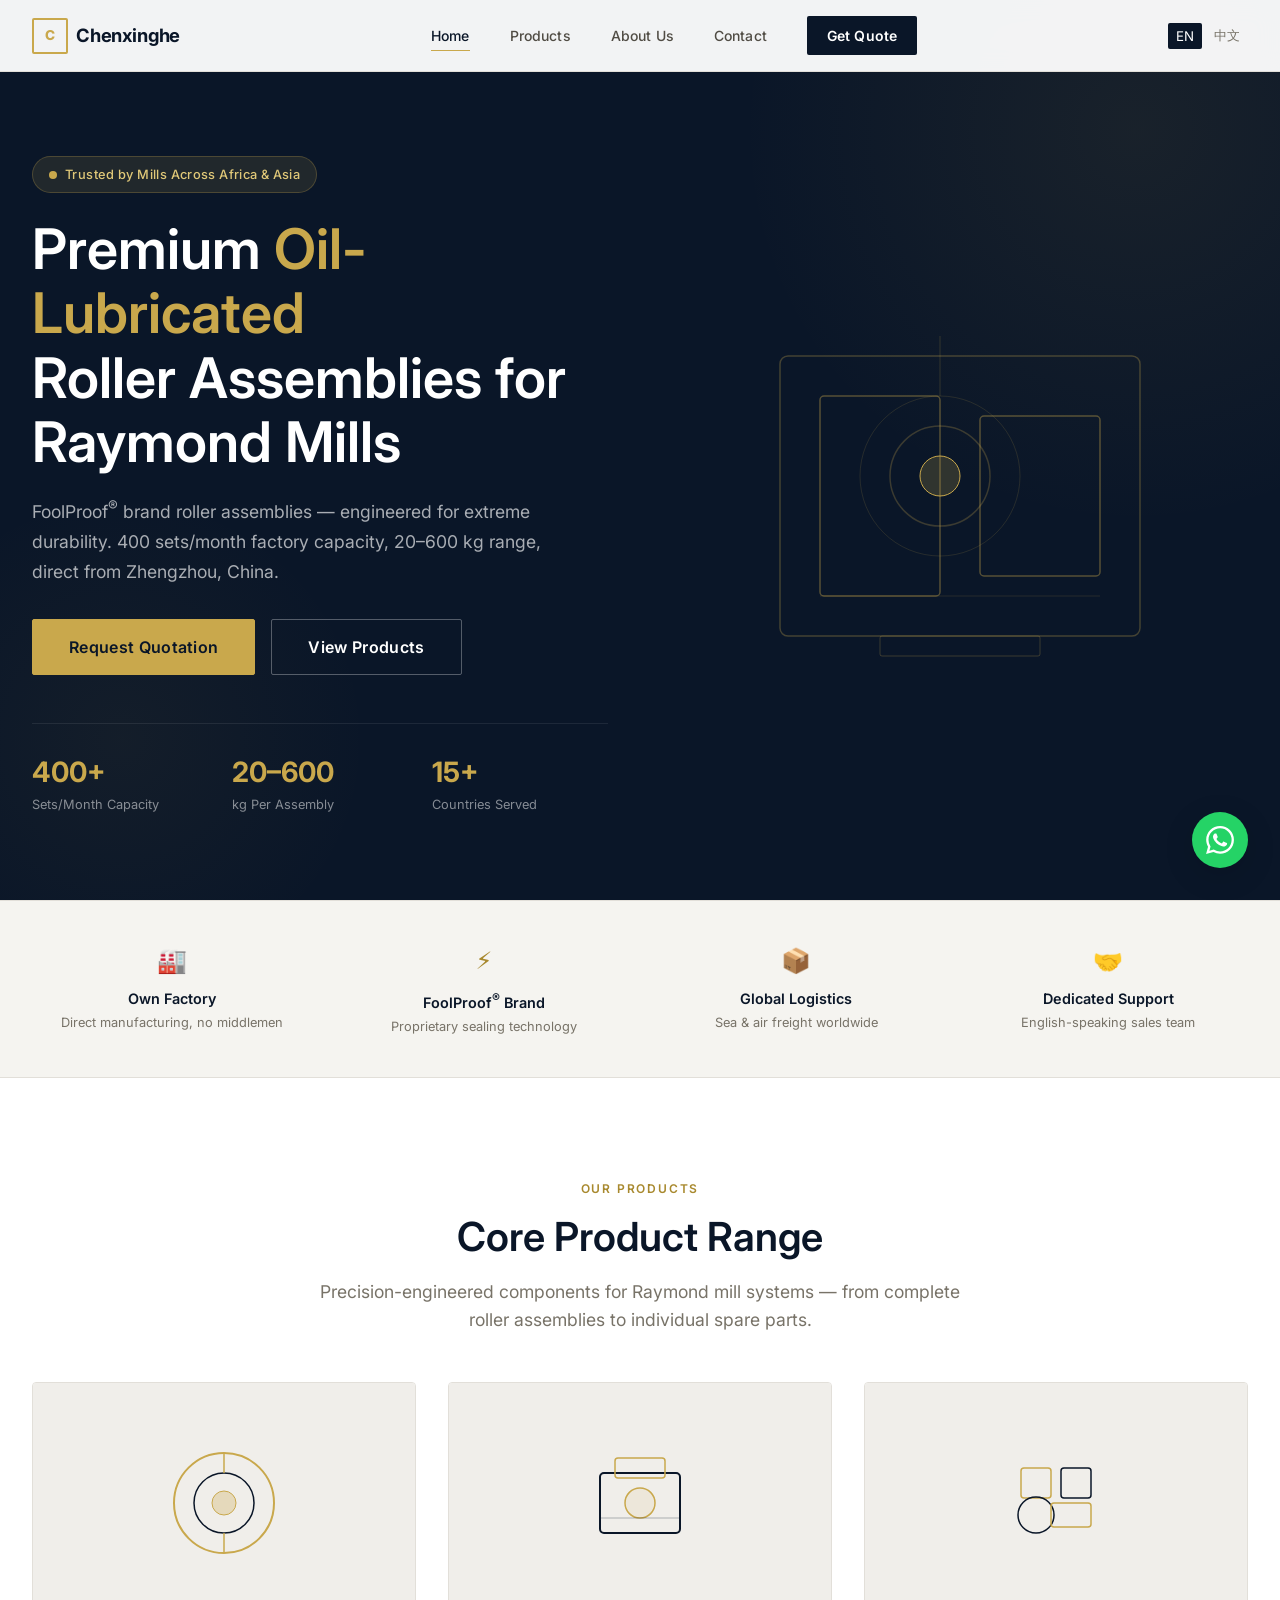
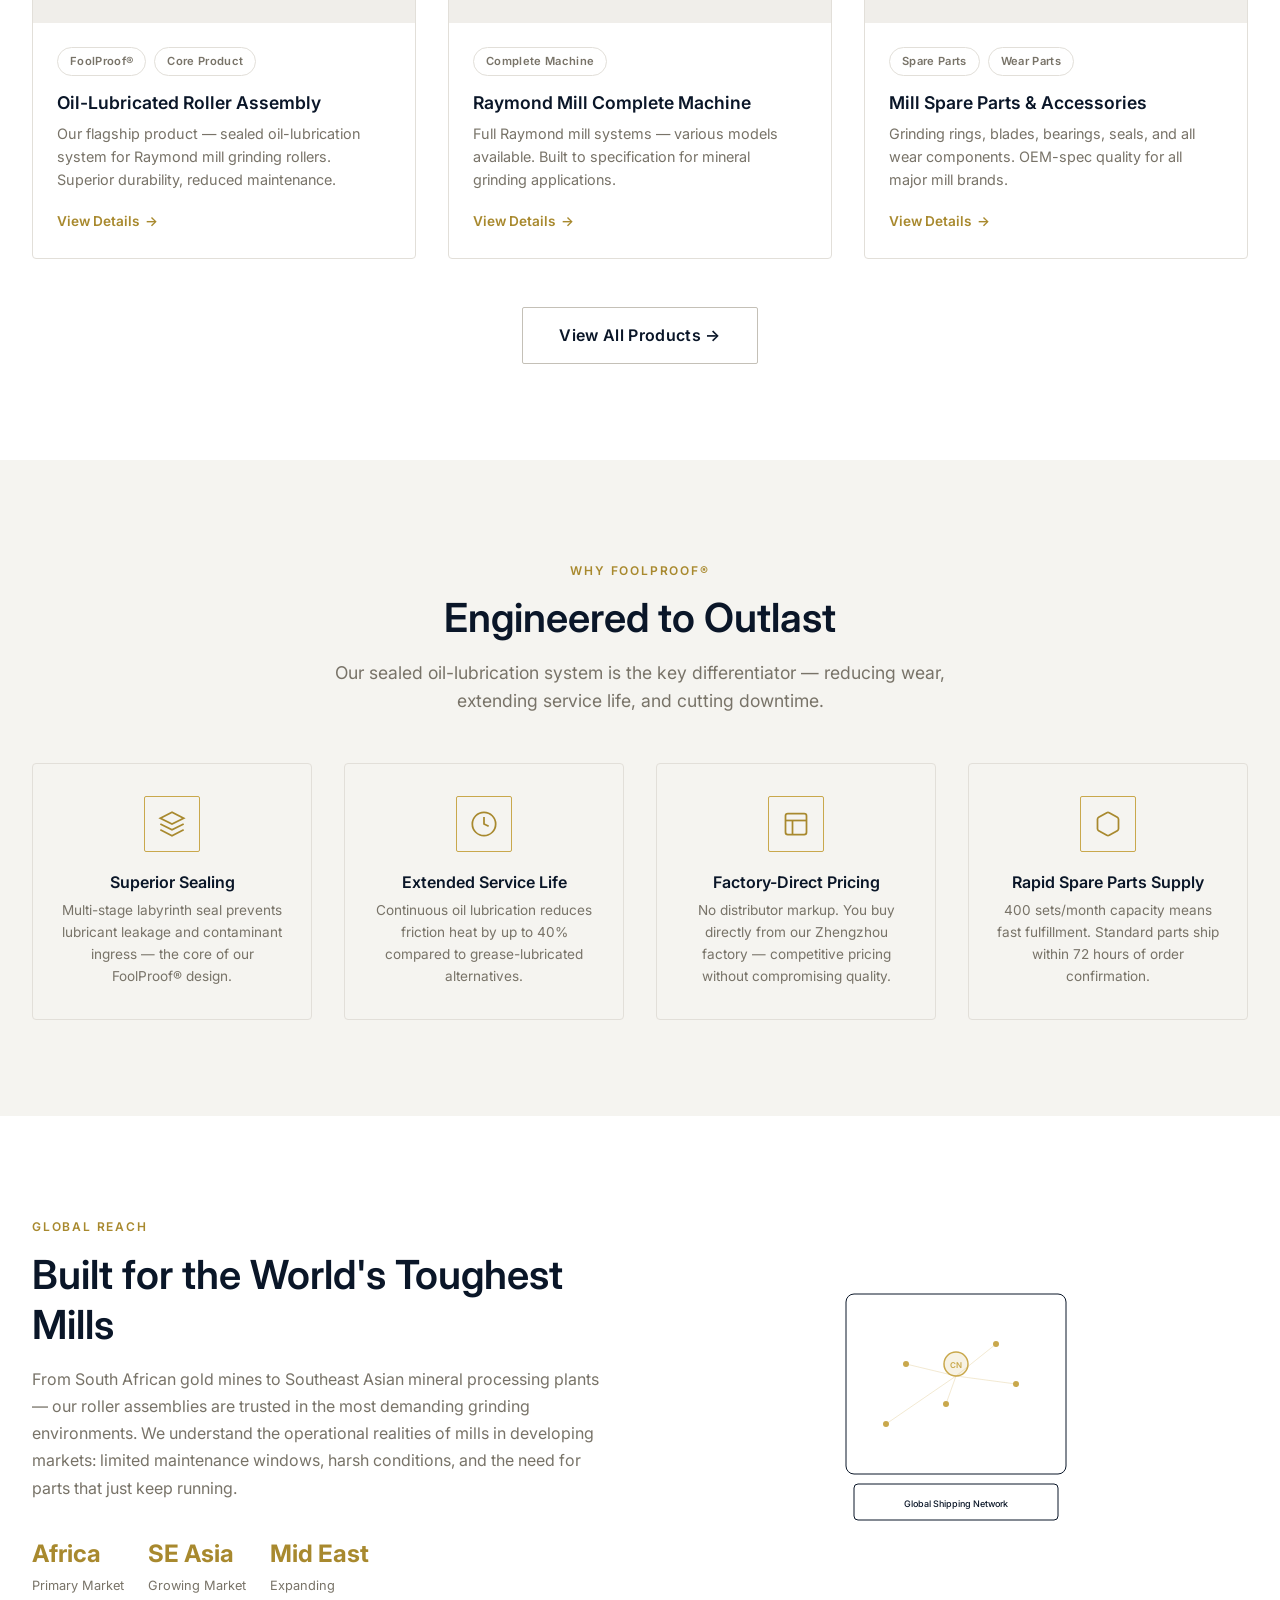
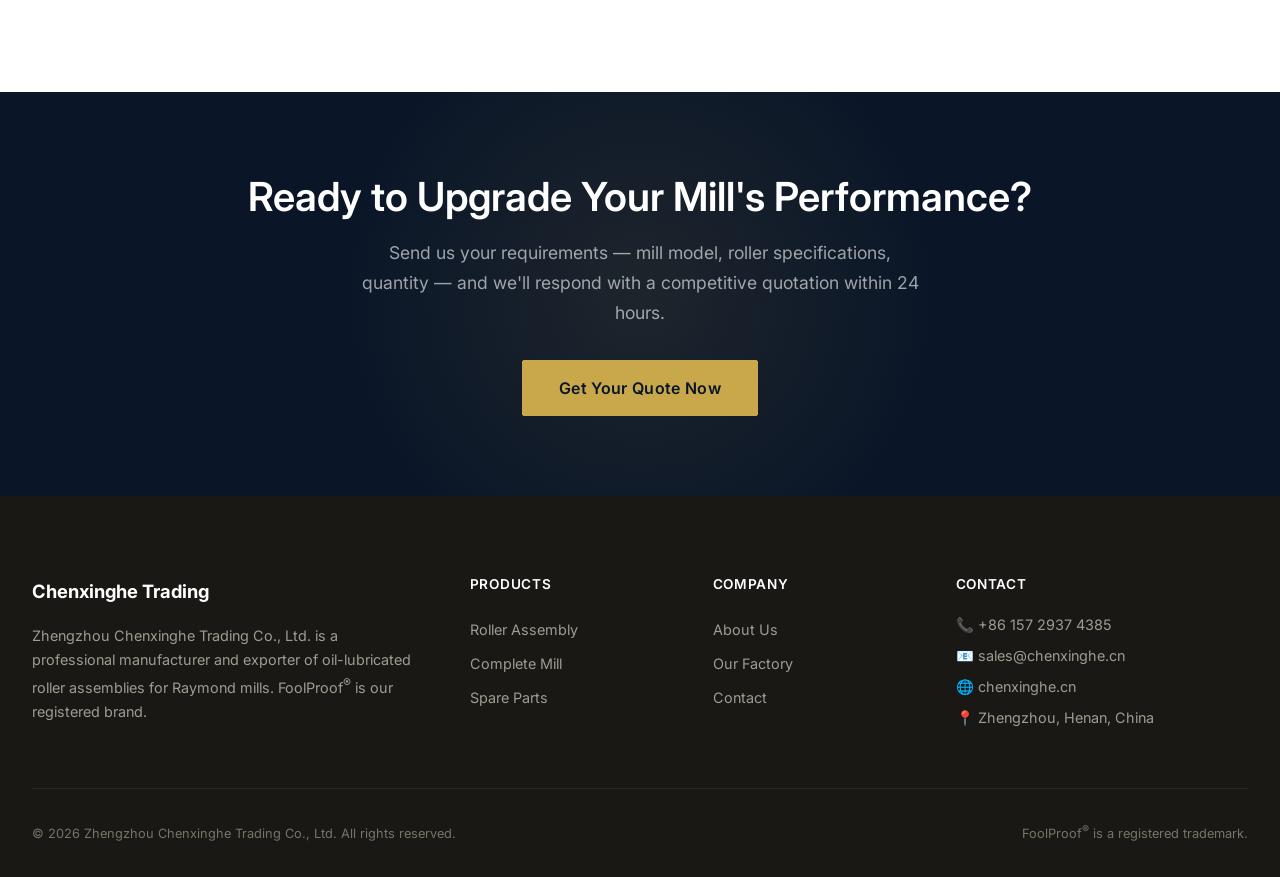
==== index.html @ 201ae4c7 "Initial commit: Chenxinghe B2B website" ====
<!DOCTYPE html>
<html lang="en">
<head>
  <meta charset="UTF-8">
  <meta name="viewport" content="width=device-width, initial-scale=1.0">
  <meta name="description" content="Zhengzhou Chenxinghe Trading Co., Ltd. — Professional manufacturer of FoolProof® Oil-Lubricated Roller Assemblies for Raymond Mills. Factory-direct pricing, 400 sets/month capacity, shipping to Africa & Southeast Asia.">
  <meta name="keywords" content="Raymond mill roller assembly, oil-lubricated roller, FoolProof, grinding mill parts, Raymond mill spare parts, mining equipment, Chenxinghe">
  <meta name="author" content="Zhengzhou Chenxinghe Trading Co., Ltd.">
  <meta name="robots" content="index, follow">
  <link rel="canonical" href="https://chenxinghe.cn/">
  <title>Chenxinghe Trading — FoolProof® Oil-Lubricated Roller Assembly | Raymond Mill Parts Manufacturer</title>
  <link rel="stylesheet" href="css/style.css">
  <link rel="preconnect" href="https://fonts.googleapis.com">
  <link rel="preconnect" href="https://fonts.gstatic.com" crossorigin>
  <link href="https://fonts.googleapis.com/css2?family=Inter:wght@400;500;600;700;800&display=swap" rel="stylesheet">
  <link rel="icon" type="image/svg+xml" href="data:image/svg+xml,%3Csvg xmlns='http://www.w3.org/2000/svg' viewBox='0 0 32 32'%3E%3Crect width='32' height='32' rx='4' fill='%230a1628'/%3E%3Ctext x='16' y='22' text-anchor='middle' fill='%23c9a84c' font-size='18' font-weight='bold'%3EC%3C/text%3E%3C/svg%3E">

  <!-- Open Graph -->
  <meta property="og:title" content="Chenxinghe Trading — FoolProof® Oil-Lubricated Roller Assembly">
  <meta property="og:description" content="Professional Raymond Mill parts manufacturer. Factory-direct quality, global shipping.">
  <meta property="og:url" content="https://chenxinghe.cn/">
  <meta property="og:type" content="website">
  <meta property="og:site_name" content="Chenxinghe Trading">

  <!-- Structured Data -->
  <script type="application/ld+json">
  {
    "@context": "https://schema.org",
    "@type": "Organization",
    "name": "Zhengzhou Chenxinghe Trading Co., Ltd.",
    "url": "https://chenxinghe.cn",
    "logo": "https://chenxinghe.cn/images/logo.png",
    "description": "Professional manufacturer of oil-lubricated roller assemblies for Raymond mills.",
    "address": {
      "@type": "PostalAddress",
      "addressLocality": "Zhengzhou",
      "addressCountry": "CN"
    },
    "contactPoint": {
      "@type": "ContactPoint",
      "telephone": "+86-15729374385",
      "contactType": "sales",
      "availableLanguage": ["English", "Chinese"]
    },
    "sameAs": []
  }
  </script>
</head>
<body>

  <!-- Header -->
  <header class="header" id="header">
    <div class="container">
      <a href="index.html" class="logo">
        <span class="logo-icon">C</span>
        Chenxinghe
      </a>
      <nav class="nav" id="nav">
        <a href="index.html" class="active">Home</a>
        <a href="products.html">Products</a>
        <a href="about.html">About Us</a>
        <a href="contact.html">Contact</a>
        <a href="contact.html" class="nav-cta">Get Quote</a>
      </nav>
      <div class="lang-switch">
        <button class="active" onclick="switchLang('en')">EN</button>
        <button onclick="switchLang('zh')">中文</button>
      </div>
      <button class="mobile-toggle" id="mobileToggle" aria-label="Menu">
        <span></span><span></span><span></span>
      </button>
    </div>
  </header>

  <!-- Mobile Nav -->
  <div class="mobile-nav" id="mobileNav">
    <a href="index.html">Home</a>
    <a href="products.html">Products</a>
    <a href="about.html">About Us</a>
    <a href="contact.html">Contact</a>
    <a href="contact.html" style="color: var(--color-gold-dark); font-weight: 700;">Get Quote →</a>
  </div>

  <!-- Hero -->
  <section class="hero">
    <div class="container">
      <div class="hero-content">
        <div class="hero-badge">
          <span class="dot"></span>
          Trusted by Mills Across Africa &amp; Asia
        </div>
        <h1>
          Premium <span>Oil-Lubricated</span><br>Roller Assemblies for<br>Raymond Mills
        </h1>
        <p>
          FoolProof<sup>&reg;</sup> brand roller assemblies — engineered for extreme durability. 
          400 sets/month factory capacity, 20–600 kg range, direct from Zhengzhou, China.
        </p>
        <div class="hero-actions">
          <a href="contact.html" class="btn btn-primary btn-lg">Request Quotation</a>
          <a href="products.html" class="btn btn-outline btn-lg">View Products</a>
        </div>
        <div class="hero-stats">
          <div class="stat-item">
            <div class="stat-number">400+</div>
            <div class="stat-label">Sets/Month Capacity</div>
          </div>
          <div class="stat-item">
            <div class="stat-number">20–600</div>
            <div class="stat-label">kg Per Assembly</div>
          </div>
          <div class="stat-item">
            <div class="stat-number">15+</div>
            <div class="stat-label">Countries Served</div>
          </div>
        </div>
      </div>
      <div class="hero-visual">
        <!-- Abstract industrial SVG illustration -->
        <svg width="480" height="420" viewBox="0 0 480 420" fill="none" xmlns="http://www.w3.org/2000/svg">
          <rect x="60" y="80" width="360" height="280" rx="8" stroke="#c9a84c" stroke-width="1.5" stroke-opacity="0.3" fill="none"/>
          <rect x="100" y="120" width="120" height="200" rx="4" stroke="#c9a84c" stroke-width="1.5" stroke-opacity="0.4" fill="none"/>
          <rect x="260" y="140" width="120" height="160" rx="4" stroke="#c9a84c" stroke-width="1.5" stroke-opacity="0.4" fill="none"/>
          <circle cx="220" cy="200" r="80" stroke="#c9a84c" stroke-width="1" stroke-opacity="0.15" fill="none"/>
          <circle cx="220" cy="200" r="50" stroke="#c9a84c" stroke-width="1.5" stroke-opacity="0.25" fill="none"/>
          <circle cx="220" cy="200" r="20" fill="#c9a84c" fill-opacity="0.2" stroke="#c9a84c" stroke-width="1"/>
          <line x1="220" y1="60" x2="220" y2="120" stroke="#c9a84c" stroke-width="1" stroke-opacity="0.2"/>
          <line x1="100" y1="320" x2="380" y2="320" stroke="#c9a84c" stroke-width="1" stroke-opacity="0.15"/>
          <rect x="160" y="360" width="160" height="20" rx="2" stroke="#c9a84c" stroke-width="1" stroke-opacity="0.25" fill="none"/>
        </svg>
      </div>
    </div>
  </section>

  <!-- Trust Bar -->
  <div class="trust-bar">
    <div class="container">
      <div class="trust-grid">
        <div class="trust-item">
          <div class="icon">&#127981;</div>
          <h4>Own Factory</h4>
          <p>Direct manufacturing, no middlemen</p>
        </div>
        <div class="trust-item">
          <div class="icon">&#9889;</div>
          <h4>FoolProof<sup>&reg;</sup> Brand</h4>
          <p>Proprietary sealing technology</p>
        </div>
        <div class="trust-item">
          <div class="icon">&#128230;</div>
          <h4>Global Logistics</h4>
          <p>Sea &amp; air freight worldwide</p>
        </div>
        <div class="trust-item">
          <div class="icon">&#129309;</div>
          <h4>Dedicated Support</h4>
          <p>English-speaking sales team</p>
        </div>
      </div>
    </div>
  </div>

  <!-- Featured Products -->
  <section class="section" id="products">
    <div class="container">
      <div class="text-center" style="margin-bottom: 3rem;">
        <span class="section-label">Our Products</span>
        <h2 class="section-title">Core Product Range</h2>
        <p class="section-subtitle" style="margin: 0 auto;">
          Precision-engineered components for Raymond mill systems — from complete roller assemblies to individual spare parts.
        </p>
      </div>
      <div class="grid grid-3 gap-8">
        <!-- Product 1 -->
        <div class="product-card fade-in">
          <div class="product-card-image">
            <svg width="120" height="120" viewBox="0 0 120 120" fill="none" xmlns="http://www.w3.org/2000/svg">
              <circle cx="60" cy="60" r="50" stroke="#c9a84c" stroke-width="2" fill="none"/>
              <circle cx="60" cy="60" r="30" stroke="#0a1628" stroke-width="1.5" fill="none"/>
              <circle cx="60" cy="60" r="12" fill="#c9a84c" fill-opacity="0.3" stroke="#c9a84c" stroke-width="1"/>
              <line x1="60" y1="10" x2="60" y2="30" stroke="#c9a84c" stroke-width="1.5"/>
              <line x1="60" y1="90" x2="60" y2="110" stroke="#c9a84c" stroke-width="1.5"/>
            </svg>
          </div>
          <div class="product-card-body">
            <div class="product-tags">
              <span class="product-tag">FoolProof&reg;</span>
              <span class="product-tag">Core Product</span>
            </div>
            <h3>Oil-Lubricated Roller Assembly</h3>
            <p>Our flagship product — sealed oil-lubrication system for Raymond mill grinding rollers. Superior durability, reduced maintenance.</p>
            <a href="products.html#roller-assembly" class="product-link">View Details <span>&rarr;</span></a>
          </div>
        </div>
        <!-- Product 2 -->
        <div class="product-card fade-in">
          <div class="product-card-image">
            <svg width="120" height="120" viewBox="0 0 120 120" fill="none" xmlns="http://www.w3.org/2000/svg">
              <rect x="20" y="30" width="80" height="60" rx="4" stroke="#0a1628" stroke-width="2" fill="none"/>
              <rect x="35" y="15" width="50" height="20" rx="3" stroke="#c9a84c" stroke-width="1.5" fill="none"/>
              <circle cx="60" cy="60" r="15" stroke="#c9a84c" stroke-width="1.5" fill="#c9a84c" fill-opacity="0.1"/>
              <line x1="20" y1="75" x2="100" y2="75" stroke="#0a1628" stroke-width="1" stroke-opacity="0.3"/>
            </svg>
          </div>
          <div class="product-card-body">
            <div class="product-tags">
              <span class="product-tag">Complete Machine</span>
            </div>
            <h3>Raymond Mill Complete Machine</h3>
            <p>Full Raymond mill systems — various models available. Built to specification for mineral grinding applications.</p>
            <a href="products.html#complete-mill" class="product-link">View Details <span>&rarr;</span></a>
          </div>
        </div>
        <!-- Product 3 -->
        <div class="product-card fade-in">
          <div class="product-card-image">
            <svg width="120" height="120" viewBox="0 0 120 120" fill="none" xmlns="http://www.w3.org/2000/svg">
              <rect x="25" y="25" width="30" height="30" rx="3" stroke="#c9a84c" stroke-width="1.5" fill="none"/>
              <rect x="65" y="25" width="30" height="30" rx="3" stroke="#0a1628" stroke-width="1.5" fill="none"/>
              <circle cx="40" cy="72" r="18" stroke="#0a1628" stroke-width="1.5" fill="none"/>
              <rect x="55" y="60" width="40" height="24" rx="3" stroke="#c9a84c" stroke-width="1.5" fill="none"/>
            </svg>
          </div>
          <div class="product-card-body">
            <div class="product-tags">
              <span class="product-tag">Spare Parts</span>
              <span class="product-tag">Wear Parts</span>
            </div>
            <h3>Mill Spare Parts &amp; Accessories</h3>
            <p>Grinding rings, blades, bearings, seals, and all wear components. OEM-spec quality for all major mill brands.</p>
            <a href="products.html#spare-parts" class="product-link">View Details <span>&rarr;</span></a>
          </div>
        </div>
      </div>
      <div class="text-center" style="margin-top: 3rem;">
        <a href="products.html" class="btn btn-outline-dark btn-lg">View All Products &rarr;</a>
      </div>
    </div>
  </section>

  <!-- Why Choose Us -->
  <section class="section" style="background: var(--color-off-white);">
    <div class="container">
      <div class="text-center" style="margin-bottom: 3rem;">
        <span class="section-label">Why FoolProof&reg;</span>
        <h2 class="section-title">Engineered to Outlast</h2>
        <p class="section-subtitle" style="margin: 0 auto;">
          Our sealed oil-lubrication system is the key differentiator — reducing wear, extending service life, and cutting downtime.
        </p>
      </div>
      <div class="advantage-grid">
        <div class="advantage-item fade-in">
          <div class="advantage-icon">
            <svg viewBox="0 0 24 24" fill="none" stroke="currentColor" stroke-width="1.5">
              <path d="M12 2L2 7l10 5 10-5-10-5z"/>
              <path d="M2 17l10 5 10-5"/>
              <path d="M2 12l10 5 10-5"/>
            </svg>
          </div>
          <h4>Superior Sealing</h4>
          <p>Multi-stage labyrinth seal prevents lubricant leakage and contaminant ingress — the core of our FoolProof&reg; design.</p>
        </div>
        <div class="advantage-item fade-in">
          <div class="advantage-icon">
            <svg viewBox="0 0 24 24" fill="none" stroke="currentColor" stroke-width="1.5">
              <circle cx="12" cy="12" r="10"/>
              <path d="M12 6v6l4 2"/>
            </svg>
          </div>
          <h4>Extended Service Life</h4>
          <p>Continuous oil lubrication reduces friction heat by up to 40% compared to grease-lubricated alternatives.</p>
        </div>
        <div class="advantage-item fade-in">
          <div class="advantage-icon">
            <svg viewBox="0 0 24 24" fill="none" stroke="currentColor" stroke-width="1.5">
              <rect x="3" y="3" width="18" height="18" rx="2"/>
              <path d="M3 9h18"/>
              <path d="M9 21V9"/>
            </svg>
          </div>
          <h4>Factory-Direct Pricing</h4>
          <p>No distributor markup. You buy directly from our Zhengzhou factory — competitive pricing without compromising quality.</p>
        </div>
        <div class="advantage-item fade-in">
          <div class="advantage-icon">
            <svg viewBox="0 0 24 24" fill="none" stroke="currentColor" stroke-width="1.5">
              <path d="M21 16V8a2 2 0 00-1-1.73l-7-4a2 2 0 00-2 0l-7 4A2 2 0 003 8v8a2 2 0 001 1.73l7 4a2 2 0 002 0l7-4A2 2 0 0021 16z"/>
            </svg>
          </div>
          <h4>Rapid Spare Parts Supply</h4>
          <p>400 sets/month capacity means fast fulfillment. Standard parts ship within 72 hours of order confirmation.</p>
        </div>
      </div>
    </div>
  </section>

  <!-- Target Markets -->
  <section class="section">
    <div class="container">
      <div class="grid grid-2 gap-12" style="align-items: center;">
        <div class="fade-in">
          <span class="section-label">Global Reach</span>
          <h2>Built for the World's Toughest Mills</h2>
          <p style="color: var(--color-gray-500); margin: 1rem 0; line-height: 1.7;">
            From South African gold mines to Southeast Asian mineral processing plants — our roller assemblies are trusted in the most demanding grinding environments. We understand the operational realities of mills in developing markets: limited maintenance windows, harsh conditions, and the need for parts that just keep running.
          </p>
          <div style="display: flex; gap: 1.5rem; margin-top: 2rem;">
            <div>
              <div style="font-size: 1.5rem; font-weight: 700; color: var(--color-gold-dark);">Africa</div>
              <div style="font-size: 0.8rem; color: var(--color-gray-500);">Primary Market</div>
            </div>
            <div>
              <div style="font-size: 1.5rem; font-weight: 700; color: var(--color-gold-dark);">SE Asia</div>
              <div style="font-size: 0.8rem; color: var(--color-gray-500);">Growing Market</div>
            </div>
            <div>
              <div style="font-size: 1.5rem; font-weight: 700; color: var(--color-gold-dark);">Mid East</div>
              <div style="font-size: 0.8rem; color: var(--color-gray-500);">Expanding</div>
            </div>
          </div>
        </div>
        <div class="fade-in" style="display: flex; justify-content: center;">
          <svg width="380" height="280" viewBox="0 0 380 280" fill="none" xmlns="http://www.w3.org/2000/svg">
            <rect x="80" y="30" width="220" height="180" rx="8" stroke="#0a1628" stroke-width="1" fill="none"/>
            <circle cx="140" cy="100" r="3" fill="#c9a84c"/>
            <circle cx="230" cy="80" r="3" fill="#c9a84c"/>
            <circle cx="180" cy="140" r="3" fill="#c9a84c"/>
            <circle cx="120" cy="160" r="3" fill="#c9a84c"/>
            <circle cx="250" cy="120" r="3" fill="#c9a84c"/>
            <circle cx="190" cy="100" r="12" stroke="#c9a84c" stroke-width="1.5" fill="#c9a84c" fill-opacity="0.15"/>
            <text x="190" y="104" text-anchor="middle" fill="#c9a84c" font-size="8" font-weight="600">CN</text>
            <line x1="190" y1="112" x2="140" y2="100" stroke="#c9a84c" stroke-width="0.5" stroke-opacity="0.5"/>
            <line x1="190" y1="112" x2="230" y2="80" stroke="#c9a84c" stroke-width="0.5" stroke-opacity="0.5"/>
            <line x1="190" y1="112" x2="180" y2="140" stroke="#c9a84c" stroke-width="0.5" stroke-opacity="0.5"/>
            <line x1="190" y1="112" x2="120" y2="160" stroke="#c9a84c" stroke-width="0.5" stroke-opacity="0.5"/>
            <line x1="190" y1="112" x2="250" y2="120" stroke="#c9a84c" stroke-width="0.5" stroke-opacity="0.5"/>
            <rect x="88" y="220" width="204" height="36" rx="4" stroke="#0a1628" stroke-width="1" fill="none"/>
            <text x="190" y="243" text-anchor="middle" fill="#0a1628" font-size="9" font-weight="500">Global Shipping Network</text>
          </svg>
        </div>
      </div>
    </div>
  </section>

  <!-- CTA -->
  <section class="cta-banner">
    <div class="container">
      <h2>Ready to Upgrade Your Mill's Performance?</h2>
      <p>Send us your requirements — mill model, roller specifications, quantity — and we'll respond with a competitive quotation within 24 hours.</p>
      <a href="contact.html" class="btn btn-primary btn-lg">Get Your Quote Now</a>
    </div>
  </section>

  <!-- Footer -->
  <footer class="footer">
    <div class="container">
      <div class="footer-grid">
        <div class="footer-about">
          <div class="footer-logo">Chenxinghe Trading</div>
          <p>Zhengzhou Chenxinghe Trading Co., Ltd. is a professional manufacturer and exporter of oil-lubricated roller assemblies for Raymond mills. FoolProof<sup>&reg;</sup> is our registered brand.</p>
        </div>
        <div>
          <h4>Products</h4>
          <a href="products.html#roller-assembly">Roller Assembly</a>
          <a href="products.html#complete-mill">Complete Mill</a>
          <a href="products.html#spare-parts">Spare Parts</a>
        </div>
        <div>
          <h4>Company</h4>
          <a href="about.html">About Us</a>
          <a href="about.html#factory">Our Factory</a>
          <a href="contact.html">Contact</a>
        </div>
        <div>
          <h4>Contact</h4>
          <div class="footer-contact">
            <p>&#128222; +86 157 2937 4385</p>
            <p>&#128231; sales@chenxinghe.cn</p>
            <p>&#127760; chenxinghe.cn</p>
            <p>&#128205; Zhengzhou, Henan, China</p>
          </div>
        </div>
      </div>
      <div class="footer-bottom">
        <span>&copy; 2026 Zhengzhou Chenxinghe Trading Co., Ltd. All rights reserved.</span>
        <span>FoolProof<sup>&reg;</sup> is a registered trademark.</span>
      </div>
    </div>
  </footer>

  <!-- WhatsApp Float -->
  <a href="https://wa.me/8615729374385" class="whatsapp-float" target="_blank" rel="noopener" aria-label="Chat on WhatsApp">
    <svg viewBox="0 0 24 24"><path d="M17.472 14.382c-.297-.149-1.758-.867-2.03-.967-.273-.099-.471-.148-.67.15-.197.297-.767.966-.94 1.164-.173.199-.347.223-.644.075-.297-.15-1.255-.463-2.39-1.475-.883-.788-1.48-1.761-1.653-2.059-.173-.297-.018-.458.13-.606.134-.133.298-.347.446-.52.149-.174.198-.298.298-.497.099-.198.05-.371-.025-.52-.075-.149-.669-1.612-.916-2.207-.242-.579-.487-.5-.669-.51-.173-.008-.371-.01-.57-.01-.198 0-.52.074-.792.372-.272.297-1.04 1.016-1.04 2.479 0 1.462 1.065 2.875 1.213 3.074.149.198 2.096 3.2 5.077 4.487.709.306 1.262.489 1.694.625.712.227 1.36.195 1.871.118.571-.085 1.758-.719 2.006-1.413.248-.694.248-1.289.173-1.413-.074-.124-.272-.198-.57-.347m-5.421 7.403h-.004a9.87 9.87 0 01-5.031-1.378l-.361-.214-3.741.982.998-3.648-.235-.374a9.86 9.86 0 01-1.51-5.26c.001-5.45 4.436-9.884 9.888-9.884 2.64 0 5.122 1.03 6.988 2.898a9.825 9.825 0 012.893 6.994c-.003 5.45-4.437 9.884-9.885 9.884m8.413-18.297A11.815 11.815 0 0012.05 0C5.495 0 .16 5.335.157 11.892c0 2.096.547 4.142 1.588 5.945L.057 24l6.305-1.654a11.882 11.882 0 005.683 1.448h.005c6.554 0 11.89-5.335 11.893-11.893a11.821 11.821 0 00-3.48-8.413z"/></svg>
  </a>

  <!-- Back to Top -->
  <button class="back-to-top" id="backToTop" aria-label="Back to top">
    <svg width="18" height="18" viewBox="0 0 24 24" fill="none" stroke="currentColor" stroke-width="2"><path d="M18 15l-6-6-6 6"/></svg>
  </button>

  <script src="js/main.js"></script>
</body>
</html>
---- css/style.css ----
/* ============================================================
   Chenxinghe Trading Co., Ltd. — FoolProof® Brand
   Industrial B2B Website — Global Stylesheet
   Design: Minimalist · Thin-line · Modern · Industrial
   ============================================================ */

/* --- CSS Custom Properties --- */
:root {
  --color-navy: #0a1628;
  --color-navy-light: #132038;
  --color-navy-mid: #1a2d4a;
  --color-gold: #c9a84c;
  --color-gold-light: #e0c878;
  --color-gold-dark: #a8892e;
  --color-white: #ffffff;
  --color-off-white: #f5f4f0;
  --color-gray-100: #f0eeea;
  --color-gray-200: #e2dfd9;
  --color-gray-300: #c4c0b7;
  --color-gray-400: #a09b91;
  --color-gray-500: #787368;
  --color-gray-600: #504c44;
  --color-gray-700: #3a3630;
  --color-gray-800: #26231e;
  --color-gray-900: #1a1814;
  --color-success: #2d6a4f;
  --color-error: #a12b2b;

  --font-sans: 'Inter', 'Segoe UI', system-ui, -apple-system, sans-serif;
  --font-display: 'Inter', 'Segoe UI', system-ui, -apple-system, sans-serif;

  --max-width: 1280px;
  --header-height: 72px;

  --radius-sm: 2px;
  --radius-md: 4px;
  --radius-lg: 8px;

  --shadow-sm: 0 1px 3px rgba(0,0,0,0.08);
  --shadow-md: 0 4px 16px rgba(0,0,0,0.10);
  --shadow-lg: 0 8px 32px rgba(0,0,0,0.12);

  --transition-fast: 150ms ease;
  --transition-base: 250ms ease;
  --transition-slow: 400ms ease;
}

/* --- Reset & Base --- */
*, *::before, *::after {
  margin: 0;
  padding: 0;
  box-sizing: border-box;
}

html {
  scroll-behavior: smooth;
  font-size: 16px;
  -webkit-font-smoothing: antialiased;
  -moz-osx-font-smoothing: grayscale;
}

body {
  font-family: var(--font-sans);
  color: var(--color-gray-800);
  background: var(--color-white);
  line-height: 1.7;
  overflow-x: hidden;
}

img {
  max-width: 100%;
  height: auto;
  display: block;
}

a {
  color: inherit;
  text-decoration: none;
  transition: color var(--transition-fast);
}

ul, ol {
  list-style: none;
}

button {
  cursor: pointer;
  font-family: inherit;
  border: none;
  background: none;
}

/* --- Typography --- */
h1, h2, h3, h4, h5, h6 {
  font-family: var(--font-display);
  font-weight: 600;
  line-height: 1.25;
  color: var(--color-navy);
}

h1 { font-size: clamp(2rem, 5vw, 3.5rem); }
h2 { font-size: clamp(1.5rem, 3.5vw, 2.5rem); }
h3 { font-size: clamp(1.15rem, 2.5vw, 1.5rem); }
h4 { font-size: 1.125rem; }

.section-label {
  display: inline-block;
  font-size: 0.75rem;
  font-weight: 600;
  letter-spacing: 0.15em;
  text-transform: uppercase;
  color: var(--color-gold-dark);
  margin-bottom: 0.75rem;
}

.section-title {
  margin-bottom: 1rem;
}

.section-subtitle {
  font-size: 1.1rem;
  color: var(--color-gray-500);
  max-width: 640px;
  line-height: 1.6;
}

/* --- Layout Utilities --- */
.container {
  width: 100%;
  max-width: var(--max-width);
  margin: 0 auto;
  padding: 0 2rem;
}

.section {
  padding: 6rem 0;
}

.section-narrow {
  padding: 4rem 0;
}

.flex { display: flex; }
.flex-col { flex-direction: column; }
.items-center { align-items: center; }
.justify-between { justify-content: space-between; }
.justify-center { justify-content: center; }
.gap-2 { gap: 0.5rem; }
.gap-4 { gap: 1rem; }
.gap-6 { gap: 1.5rem; }
.gap-8 { gap: 2rem; }
.gap-12 { gap: 3rem; }

.grid { display: grid; }
.grid-2 { grid-template-columns: repeat(2, 1fr); }
.grid-3 { grid-template-columns: repeat(3, 1fr); }
.grid-4 { grid-template-columns: repeat(4, 1fr); }

.text-center { text-align: center; }
.text-white { color: var(--color-white); }

/* --- Buttons --- */
.btn {
  display: inline-flex;
  align-items: center;
  gap: 0.5rem;
  padding: 0.75rem 1.75rem;
  font-size: 0.9rem;
  font-weight: 600;
  letter-spacing: 0.02em;
  border-radius: var(--radius-sm);
  transition: all var(--transition-base);
  line-height: 1.4;
  white-space: nowrap;
}

.btn-primary {
  background: var(--color-gold);
  color: var(--color-navy);
  border: 1px solid var(--color-gold);
}

.btn-primary:hover {
  background: var(--color-gold-dark);
  border-color: var(--color-gold-dark);
  color: var(--color-white);
}

.btn-outline {
  background: transparent;
  color: var(--color-white);
  border: 1px solid rgba(255,255,255,0.3);
}

.btn-outline:hover {
  background: var(--color-white);
  color: var(--color-navy);
  border-color: var(--color-white);
}

.btn-outline-dark {
  background: transparent;
  color: var(--color-navy);
  border: 1px solid var(--color-gray-300);
}

.btn-outline-dark:hover {
  background: var(--color-navy);
  color: var(--color-white);
  border-color: var(--color-navy);
}

.btn-lg {
  padding: 1rem 2.25rem;
  font-size: 1rem;
}

/* --- Header / Navigation --- */
.header {
  position: fixed;
  top: 0;
  left: 0;
  right: 0;
  z-index: 1000;
  height: var(--header-height);
  background: rgba(255,255,255,0.95);
  backdrop-filter: blur(12px);
  border-bottom: 1px solid var(--color-gray-200);
  transition: background var(--transition-base);
}

.header.scrolled {
  background: rgba(255,255,255,0.98);
  box-shadow: var(--shadow-sm);
}

.header .container {
  display: flex;
  align-items: center;
  justify-content: space-between;
  height: 100%;
}

.logo {
  display: flex;
  align-items: center;
  gap: 0.5rem;
  font-weight: 700;
  font-size: 1.15rem;
  color: var(--color-navy);
  letter-spacing: -0.01em;
}

.logo-icon {
  width: 36px;
  height: 36px;
  border: 2px solid var(--color-gold);
  border-radius: var(--radius-sm);
  display: flex;
  align-items: center;
  justify-content: center;
  color: var(--color-gold);
  font-weight: 800;
  font-size: 0.85rem;
}

.nav {
  display: flex;
  align-items: center;
  gap: 2.5rem;
}

.nav a {
  font-size: 0.875rem;
  font-weight: 500;
  color: var(--color-gray-600);
  letter-spacing: 0.01em;
  position: relative;
  padding: 0.25rem 0;
}

.nav a::after {
  content: '';
  position: absolute;
  bottom: 0;
  left: 0;
  width: 0;
  height: 1.5px;
  background: var(--color-gold);
  transition: width var(--transition-base);
}

.nav a:hover,
.nav a.active {
  color: var(--color-navy);
}

.nav a:hover::after,
.nav a.active::after {
  width: 100%;
}

.nav-cta {
  padding: 0.5rem 1.25rem !important;
  background: var(--color-navy) !important;
  color: var(--color-white) !important;
  border-radius: var(--radius-sm) !important;
  font-weight: 600 !important;
}

.nav-cta:hover {
  background: var(--color-gold) !important;
  color: var(--color-navy) !important;
}

.nav-cta::after { display: none !important; }

.mobile-toggle {
  display: none;
  flex-direction: column;
  gap: 5px;
  cursor: pointer;
  padding: 4px;
}

.mobile-toggle span {
  display: block;
  width: 24px;
  height: 2px;
  background: var(--color-navy);
  transition: all var(--transition-base);
}

/* --- Hero Section --- */
.hero {
  min-height: 100vh;
  display: flex;
  align-items: center;
  background: var(--color-navy);
  color: var(--color-white);
  position: relative;
  overflow: hidden;
  padding-top: var(--header-height);
}

.hero::before {
  content: '';
  position: absolute;
  top: -30%;
  right: -20%;
  width: 800px;
  height: 800px;
  background: radial-gradient(circle, rgba(201,168,76,0.08) 0%, transparent 70%);
  border-radius: 50%;
}

.hero::after {
  content: '';
  position: absolute;
  bottom: -10%;
  left: -10%;
  width: 500px;
  height: 500px;
  background: radial-gradient(circle, rgba(201,168,76,0.05) 0%, transparent 70%);
  border-radius: 50%;
}

.hero .container {
  position: relative;
  z-index: 1;
  display: grid;
  grid-template-columns: 1fr 1fr;
  gap: 4rem;
  align-items: center;
}

.hero-content {
  max-width: 600px;
}

.hero-badge {
  display: inline-flex;
  align-items: center;
  gap: 0.5rem;
  padding: 0.4rem 1rem;
  background: rgba(201,168,76,0.12);
  border: 1px solid rgba(201,168,76,0.25);
  border-radius: 50px;
  font-size: 0.8rem;
  font-weight: 500;
  color: var(--color-gold-light);
  margin-bottom: 1.5rem;
  letter-spacing: 0.03em;
}

.hero-badge .dot {
  width: 8px;
  height: 8px;
  background: var(--color-gold);
  border-radius: 50%;
  animation: pulse-dot 2s infinite;
}

@keyframes pulse-dot {
  0%, 100% { opacity: 1; }
  50% { opacity: 0.4; }
}

.hero h1 {
  color: var(--color-white);
  margin-bottom: 1.25rem;
  line-height: 1.15;
}

.hero h1 span {
  color: var(--color-gold);
}

.hero p {
  font-size: 1.1rem;
  color: rgba(255,255,255,0.65);
  margin-bottom: 2rem;
  line-height: 1.7;
  max-width: 520px;
}

.hero-actions {
  display: flex;
  gap: 1rem;
  flex-wrap: wrap;
}

.hero-visual {
  display: flex;
  align-items: center;
  justify-content: center;
}

.hero-stats {
  display: grid;
  grid-template-columns: repeat(3, 1fr);
  gap: 1.5rem;
  margin-top: 3rem;
  padding-top: 2rem;
  border-top: 1px solid rgba(255,255,255,0.08);
}

.stat-item {
  text-align: left;
}

.stat-number {
  font-size: 1.75rem;
  font-weight: 700;
  color: var(--color-gold);
  line-height: 1.2;
}

.stat-label {
  font-size: 0.8rem;
  color: rgba(255,255,255,0.5);
  margin-top: 0.25rem;
}

/* --- Product Card --- */
.product-card {
  background: var(--color-white);
  border: 1px solid var(--color-gray-200);
  border-radius: var(--radius-md);
  overflow: hidden;
  transition: all var(--transition-base);
}

.product-card:hover {
  border-color: var(--color-gold);
  box-shadow: var(--shadow-md);
  transform: translateY(-2px);
}

.product-card-image {
  height: 240px;
  background: var(--color-gray-100);
  display: flex;
  align-items: center;
  justify-content: center;
  position: relative;
  overflow: hidden;
}

.product-card-image .placeholder {
  color: var(--color-gray-400);
  font-size: 0.85rem;
  text-align: center;
  padding: 1rem;
}

.product-card-body {
  padding: 1.5rem;
}

.product-card-body h3 {
  font-size: 1.1rem;
  margin-bottom: 0.5rem;
}

.product-card-body p {
  font-size: 0.9rem;
  color: var(--color-gray-500);
  margin-bottom: 1rem;
  line-height: 1.6;
}

.product-tags {
  display: flex;
  gap: 0.5rem;
  flex-wrap: wrap;
  margin-bottom: 1rem;
}

.product-tag {
  font-size: 0.7rem;
  font-weight: 600;
  padding: 0.25rem 0.75rem;
  border: 1px solid var(--color-gray-200);
  border-radius: 50px;
  color: var(--color-gray-500);
  letter-spacing: 0.03em;
}

.product-link {
  font-size: 0.85rem;
  font-weight: 600;
  color: var(--color-gold-dark);
  display: inline-flex;
  align-items: center;
  gap: 0.35rem;
  transition: gap var(--transition-fast);
}

.product-link:hover {
  gap: 0.6rem;
  color: var(--color-navy);
}

/* --- Feature / Advantage Grid --- */
.advantage-grid {
  display: grid;
  grid-template-columns: repeat(4, 1fr);
  gap: 2rem;
}

.advantage-item {
  padding: 2rem 1.5rem;
  border: 1px solid var(--color-gray-200);
  border-radius: var(--radius-md);
  text-align: center;
  transition: all var(--transition-base);
}

.advantage-item:hover {
  border-color: var(--color-gold);
  background: rgba(201,168,76,0.03);
}

.advantage-icon {
  width: 56px;
  height: 56px;
  margin: 0 auto 1.25rem;
  display: flex;
  align-items: center;
  justify-content: center;
  border: 1.5px solid var(--color-gold);
  border-radius: var(--radius-sm);
  color: var(--color-gold-dark);
}

.advantage-icon svg {
  width: 28px;
  height: 28px;
}

.advantage-item h4 {
  margin-bottom: 0.5rem;
  font-size: 1rem;
}

.advantage-item p {
  font-size: 0.85rem;
  color: var(--color-gray-500);
  line-height: 1.6;
}

/* --- CTA Banner --- */
.cta-banner {
  background: var(--color-navy);
  color: var(--color-white);
  padding: 5rem 0;
  text-align: center;
  position: relative;
  overflow: hidden;
}

.cta-banner::before {
  content: '';
  position: absolute;
  top: 50%;
  left: 50%;
  transform: translate(-50%, -50%);
  width: 600px;
  height: 600px;
  background: radial-gradient(circle, rgba(201,168,76,0.1) 0%, transparent 70%);
  border-radius: 50%;
}

.cta-banner .container {
  position: relative;
  z-index: 1;
}

.cta-banner h2 {
  color: var(--color-white);
  margin-bottom: 1rem;
}

.cta-banner p {
  color: rgba(255,255,255,0.6);
  font-size: 1.1rem;
  margin-bottom: 2rem;
  max-width: 560px;
  margin-left: auto;
  margin-right: auto;
}

/* --- Footer --- */
.footer {
  background: var(--color-gray-900);
  color: var(--color-gray-400);
  padding: 5rem 0 2rem;
  font-size: 0.9rem;
}

.footer-grid {
  display: grid;
  grid-template-columns: 2fr 1fr 1fr 1.5fr;
  gap: 3rem;
  margin-bottom: 3rem;
}

.footer h4 {
  color: var(--color-white);
  font-size: 0.85rem;
  font-weight: 600;
  letter-spacing: 0.05em;
  text-transform: uppercase;
  margin-bottom: 1.25rem;
}

.footer a {
  color: var(--color-gray-400);
  display: block;
  padding: 0.3rem 0;
  transition: color var(--transition-fast);
}

.footer a:hover {
  color: var(--color-gold-light);
}

.footer-logo {
  font-size: 1.15rem;
  font-weight: 700;
  color: var(--color-white);
  margin-bottom: 1rem;
}

.footer-about p {
  line-height: 1.7;
  margin-bottom: 1rem;
}

.footer-contact p {
  margin-bottom: 0.4rem;
  display: flex;
  align-items: center;
  gap: 0.5rem;
}

.footer-bottom {
  padding-top: 2rem;
  border-top: 1px solid rgba(255,255,255,0.06);
  display: flex;
  justify-content: space-between;
  align-items: center;
  font-size: 0.8rem;
  color: var(--color-gray-500);
}

/* --- Page Header (inner pages) --- */
.page-header {
  padding: calc(var(--header-height) + 4rem) 0 3rem;
  background: var(--color-navy);
  color: var(--color-white);
  text-align: center;
  position: relative;
  overflow: hidden;
}

.page-header::before {
  content: '';
  position: absolute;
  top: 50%;
  left: 50%;
  transform: translate(-50%, -50%);
  width: 500px;
  height: 500px;
  background: radial-gradient(circle, rgba(201,168,76,0.08) 0%, transparent 70%);
  border-radius: 50%;
}

.page-header .container {
  position: relative;
  z-index: 1;
}

.page-header h1 {
  color: var(--color-white);
  margin-bottom: 0.75rem;
}

.page-header p {
  color: rgba(255,255,255,0.55);
  font-size: 1.1rem;
  max-width: 560px;
  margin: 0 auto;
}

.breadcrumb {
  display: flex;
  gap: 0.5rem;
  align-items: center;
  justify-content: center;
  font-size: 0.8rem;
  color: rgba(255,255,255,0.4);
  margin-bottom: 1.5rem;
}

.breadcrumb a {
  color: var(--color-gold-light);
}

.breadcrumb span {
  color: rgba(255,255,255,0.3);
}

/* --- Product Detail Page --- */
.product-hero {
  display: grid;
  grid-template-columns: 1fr 1fr;
  gap: 4rem;
  align-items: start;
}

.product-gallery {
  background: var(--color-gray-100);
  border-radius: var(--radius-md);
  height: 420px;
  display: flex;
  align-items: center;
  justify-content: center;
  border: 1px solid var(--color-gray-200);
}

.product-info h1 {
  margin-bottom: 0.75rem;
}

.product-info .price-range {
  font-size: 1.5rem;
  font-weight: 700;
  color: var(--color-gold-dark);
  margin-bottom: 1.25rem;
}

.product-info .desc {
  color: var(--color-gray-500);
  line-height: 1.7;
  margin-bottom: 1.5rem;
}

/* --- Specs Table --- */
.specs-table {
  width: 100%;
  border-collapse: collapse;
  font-size: 0.9rem;
}

.specs-table tr {
  border-bottom: 1px solid var(--color-gray-200);
}

.specs-table td {
  padding: 0.85rem 0;
}

.specs-table td:first-child {
  font-weight: 600;
  color: var(--color-navy);
  width: 200px;
}

.specs-table td:last-child {
  color: var(--color-gray-500);
}

/* --- About Page --- */
.about-stats {
  display: grid;
  grid-template-columns: repeat(4, 1fr);
  gap: 0;
  border: 1px solid var(--color-gray-200);
  border-radius: var(--radius-md);
  overflow: hidden;
}

.about-stat {
  padding: 2.5rem 1.5rem;
  text-align: center;
  border-right: 1px solid var(--color-gray-200);
  background: var(--color-white);
}

.about-stat:last-child {
  border-right: none;
}

.about-stat .number {
  font-size: 2rem;
  font-weight: 700;
  color: var(--color-gold-dark);
  line-height: 1.2;
}

.about-stat .label {
  font-size: 0.85rem;
  color: var(--color-gray-500);
  margin-top: 0.4rem;
}

/* --- Contact Page --- */
.contact-grid {
  display: grid;
  grid-template-columns: 1fr 1fr;
  gap: 4rem;
}

.contact-info-item {
  display: flex;
  gap: 1rem;
  margin-bottom: 2rem;
}

.contact-info-icon {
  flex-shrink: 0;
  width: 48px;
  height: 48px;
  border: 1.5px solid var(--color-gold);
  border-radius: var(--radius-sm);
  display: flex;
  align-items: center;
  justify-content: center;
  color: var(--color-gold-dark);
}

.contact-info-text h4 {
  margin-bottom: 0.3rem;
}

.contact-info-text p {
  color: var(--color-gray-500);
  font-size: 0.9rem;
}

/* --- Form --- */
.form-group {
  margin-bottom: 1.25rem;
}

.form-label {
  display: block;
  font-size: 0.8rem;
  font-weight: 600;
  color: var(--color-navy);
  margin-bottom: 0.4rem;
  letter-spacing: 0.03em;
}

.form-input,
.form-textarea,
.form-select {
  width: 100%;
  padding: 0.8rem 1rem;
  font-size: 0.9rem;
  font-family: inherit;
  border: 1px solid var(--color-gray-200);
  border-radius: var(--radius-sm);
  background: var(--color-white);
  color: var(--color-gray-800);
  transition: border-color var(--transition-fast);
  outline: none;
}

.form-input:focus,
.form-textarea:focus,
.form-select:focus {
  border-color: var(--color-gold);
  box-shadow: 0 0 0 3px rgba(201,168,76,0.08);
}

.form-textarea {
  resize: vertical;
  min-height: 140px;
}

.form-select {
  appearance: none;
  background-image: url("data:image/svg+xml,%3Csvg xmlns='http://www.w3.org/2000/svg' width='12' height='12' viewBox='0 0 12 12'%3E%3Cpath d='M6 8L1 3h10z' fill='%23787368'/%3E%3C/svg%3E");
  background-repeat: no-repeat;
  background-position: right 1rem center;
  padding-right: 2.5rem;
}

.form-submit {
  width: 100%;
  padding: 0.9rem;
  font-size: 1rem;
  font-weight: 600;
  background: var(--color-navy);
  color: var(--color-white);
  border-radius: var(--radius-sm);
  transition: background var(--transition-fast);
  letter-spacing: 0.02em;
}

.form-submit:hover {
  background: var(--color-gold);
  color: var(--color-navy);
}

/* --- Trust Bar --- */
.trust-bar {
  background: var(--color-off-white);
  padding: 2.5rem 0;
  border-top: 1px solid var(--color-gray-200);
  border-bottom: 1px solid var(--color-gray-200);
}

.trust-grid {
  display: grid;
  grid-template-columns: repeat(4, 1fr);
  gap: 2rem;
  text-align: center;
}

.trust-item .icon {
  font-size: 1.5rem;
  margin-bottom: 0.5rem;
  color: var(--color-gold-dark);
}

.trust-item h4 {
  font-size: 0.9rem;
  margin-bottom: 0.25rem;
}

.trust-item p {
  font-size: 0.8rem;
  color: var(--color-gray-500);
}

/* --- Mobile Nav --- */
.mobile-nav {
  display: none;
  position: fixed;
  top: var(--header-height);
  left: 0;
  right: 0;
  bottom: 0;
  background: var(--color-white);
  z-index: 999;
  padding: 2rem;
  flex-direction: column;
  gap: 1.5rem;
  overflow-y: auto;
}

.mobile-nav.active {
  display: flex;
}

.mobile-nav a {
  font-size: 1.15rem;
  font-weight: 500;
  color: var(--color-navy);
  padding: 0.5rem 0;
  border-bottom: 1px solid var(--color-gray-100);
}

/* --- Language Switcher --- */
.lang-switch {
  display: flex;
  gap: 0.25rem;
  font-size: 0.8rem;
  font-weight: 600;
}

.lang-switch button {
  padding: 0.25rem 0.5rem;
  border-radius: var(--radius-sm);
  color: var(--color-gray-500);
  transition: all var(--transition-fast);
}

.lang-switch button.active {
  background: var(--color-navy);
  color: var(--color-white);
}

/* --- WhatsApp Float --- */
.whatsapp-float {
  position: fixed;
  bottom: 2rem;
  right: 2rem;
  z-index: 900;
  width: 56px;
  height: 56px;
  background: #25D366;
  border-radius: 50%;
  display: flex;
  align-items: center;
  justify-content: center;
  box-shadow: var(--shadow-lg);
  transition: transform var(--transition-base);
}

.whatsapp-float:hover {
  transform: scale(1.1);
}

.whatsapp-float svg {
  width: 28px;
  height: 28px;
  fill: white;
}

/* --- Back to Top --- */
.back-to-top {
  position: fixed;
  bottom: 7rem;
  right: 2rem;
  z-index: 899;
  width: 44px;
  height: 44px;
  background: var(--color-white);
  border: 1px solid var(--color-gray-200);
  border-radius: 50%;
  display: flex;
  align-items: center;
  justify-content: center;
  opacity: 0;
  pointer-events: none;
  transition: all var(--transition-base);
  box-shadow: var(--shadow-sm);
}

.back-to-top.visible {
  opacity: 1;
  pointer-events: auto;
}

.back-to-top:hover {
  background: var(--color-navy);
  border-color: var(--color-navy);
  color: var(--color-white);
}

/* --- Animations --- */
.fade-in {
  opacity: 0;
  transform: translateY(24px);
  transition: opacity 0.6s ease, transform 0.6s ease;
}

.fade-in.visible {
  opacity: 1;
  transform: translateY(0);
}

/* --- Responsive --- */
@media (max-width: 1024px) {
  .hero .container {
    grid-template-columns: 1fr;
    gap: 3rem;
  }

  .hero-visual {
    display: none;
  }

  .hero-stats {
    grid-template-columns: repeat(3, 1fr);
  }

  .advantage-grid {
    grid-template-columns: repeat(2, 1fr);
    gap: 1.5rem;
  }

  .footer-grid {
    grid-template-columns: 1fr 1fr;
    gap: 2rem;
  }

  .about-stats {
    grid-template-columns: repeat(2, 1fr);
  }

  .about-stat {
    border-bottom: 1px solid var(--color-gray-200);
  }

  .product-hero,
  .contact-grid {
    grid-template-columns: 1fr;
    gap: 2rem;
  }

  .trust-grid {
    grid-template-columns: repeat(2, 1fr);
    gap: 1.5rem;
  }
}

@media (max-width: 768px) {
  :root {
    --header-height: 64px;
  }

  .container {
    padding: 0 1.25rem;
  }

  .section {
    padding: 4rem 0;
  }

  .nav {
    display: none;
  }

  .mobile-toggle {
    display: flex;
  }

  .hero {
    min-height: auto;
    padding: calc(var(--header-height) + 3rem) 0 3rem;
  }

  .hero h1 {
    font-size: 1.75rem;
  }

  .hero p {
    font-size: 1rem;
  }

  .hero-stats {
    grid-template-columns: repeat(3, 1fr);
    gap: 1rem;
    margin-top: 2rem;
    padding-top: 1.5rem;
  }

  .stat-number {
    font-size: 1.35rem;
  }

  .stat-label {
    font-size: 0.7rem;
  }

  .hero-actions {
    flex-direction: column;
  }

  .hero-actions .btn {
    text-align: center;
    justify-content: center;
  }

  .advantage-grid {
    grid-template-columns: 1fr;
  }

  .footer-grid {
    grid-template-columns: 1fr;
  }

  .grid-2, .grid-3, .grid-4 {
    grid-template-columns: 1fr;
  }

  .about-stats {
    grid-template-columns: repeat(2, 1fr);
  }

  .trust-grid {
    grid-template-columns: 1fr 1fr;
  }

  .footer-bottom {
    flex-direction: column;
    gap: 0.75rem;
    text-align: center;
  }

  .whatsapp-float {
    bottom: 1.25rem;
    right: 1.25rem;
  }

  .back-to-top {
    bottom: 6rem;
    right: 1.25rem;
  }
}

@media (max-width: 480px) {
  .hero-stats {
    grid-template-columns: 1fr;
    gap: 0.75rem;
  }

  .about-stats {
    grid-template-columns: 1fr;
  }

  .trust-grid {
    grid-template-columns: 1fr;
  }
}
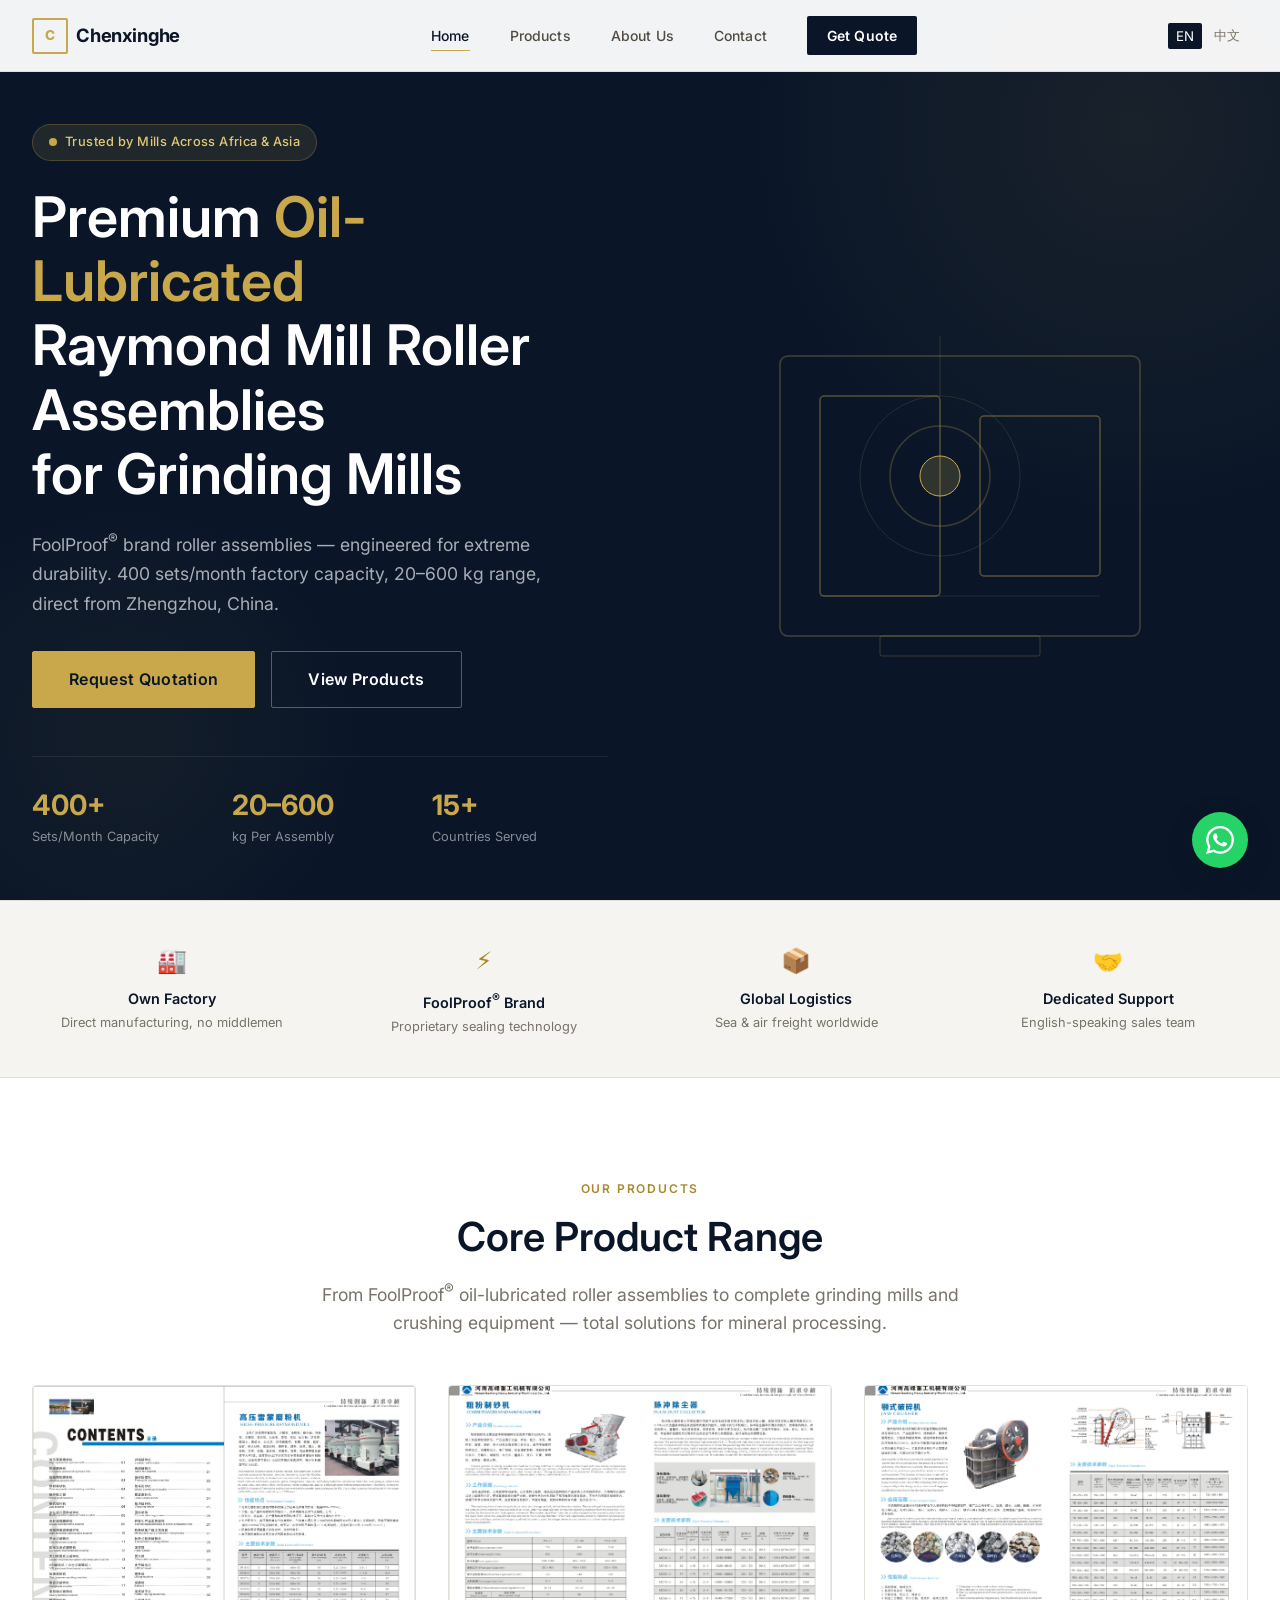
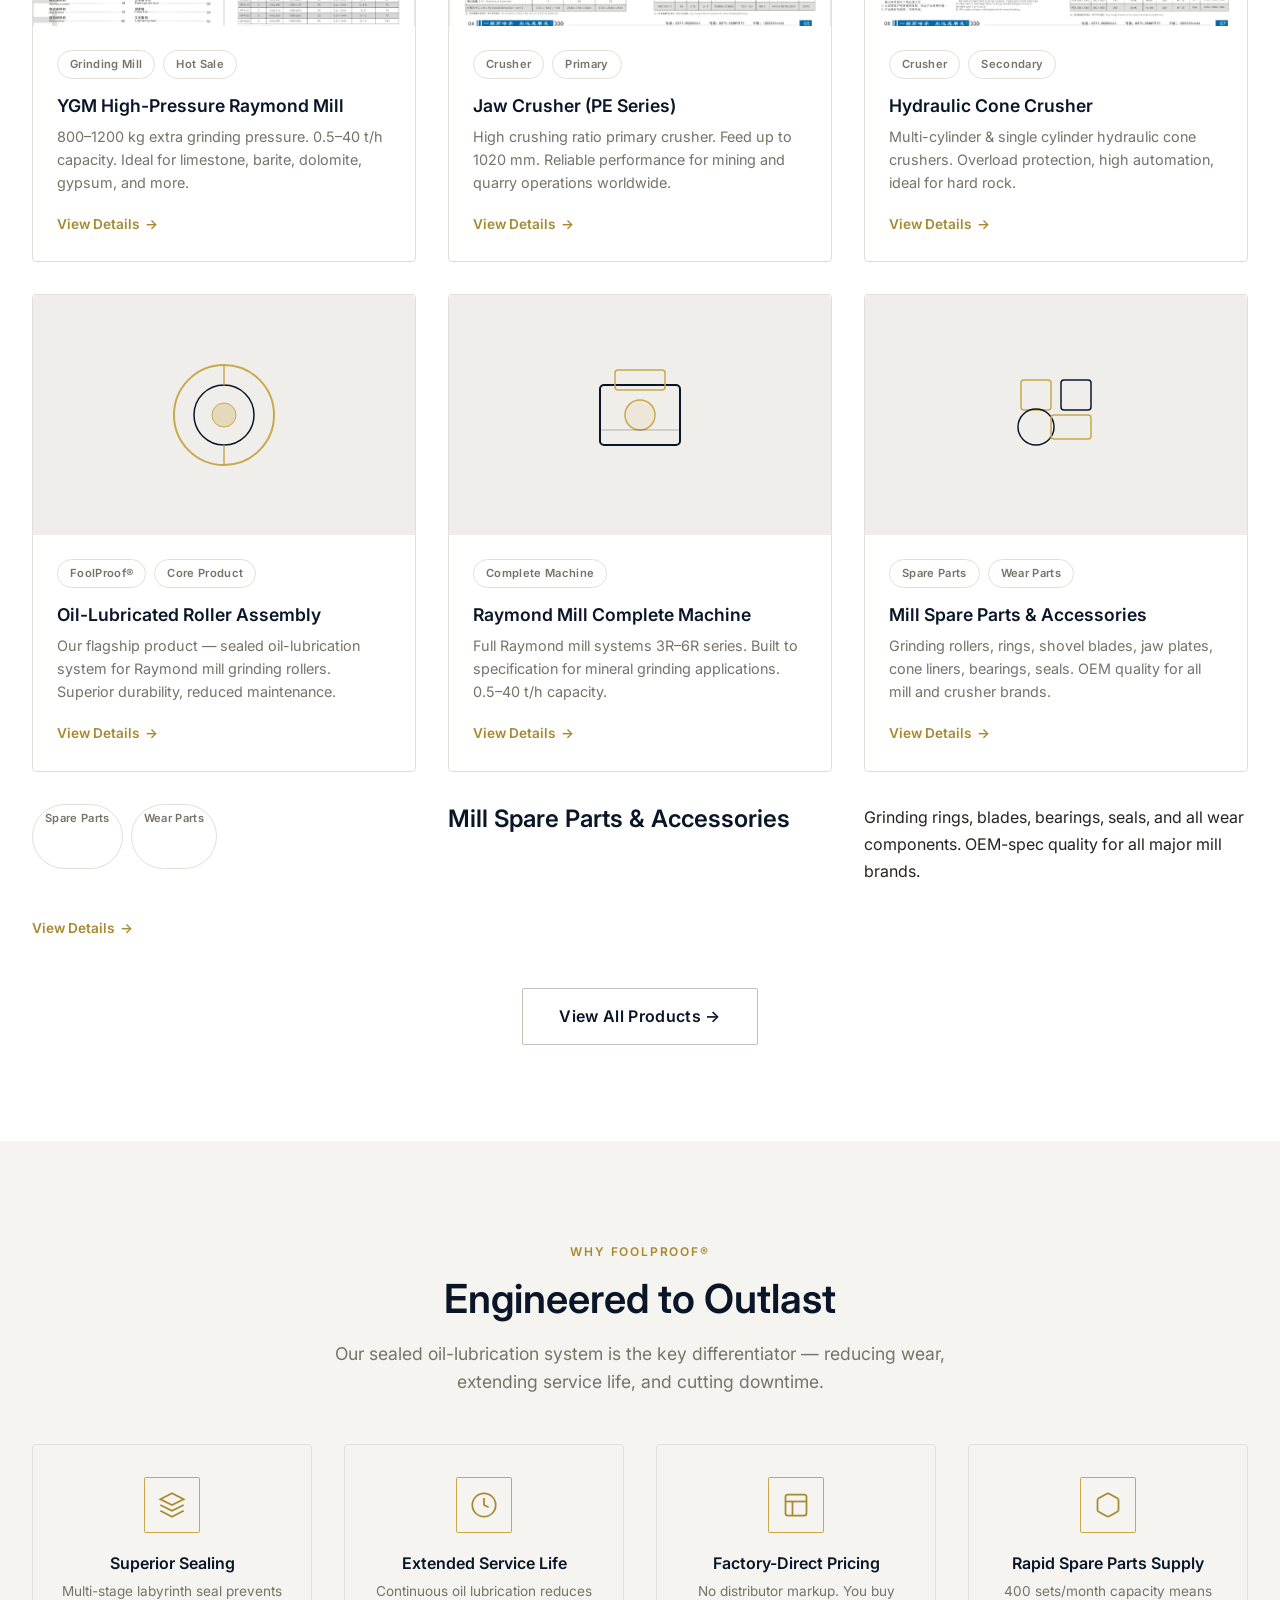
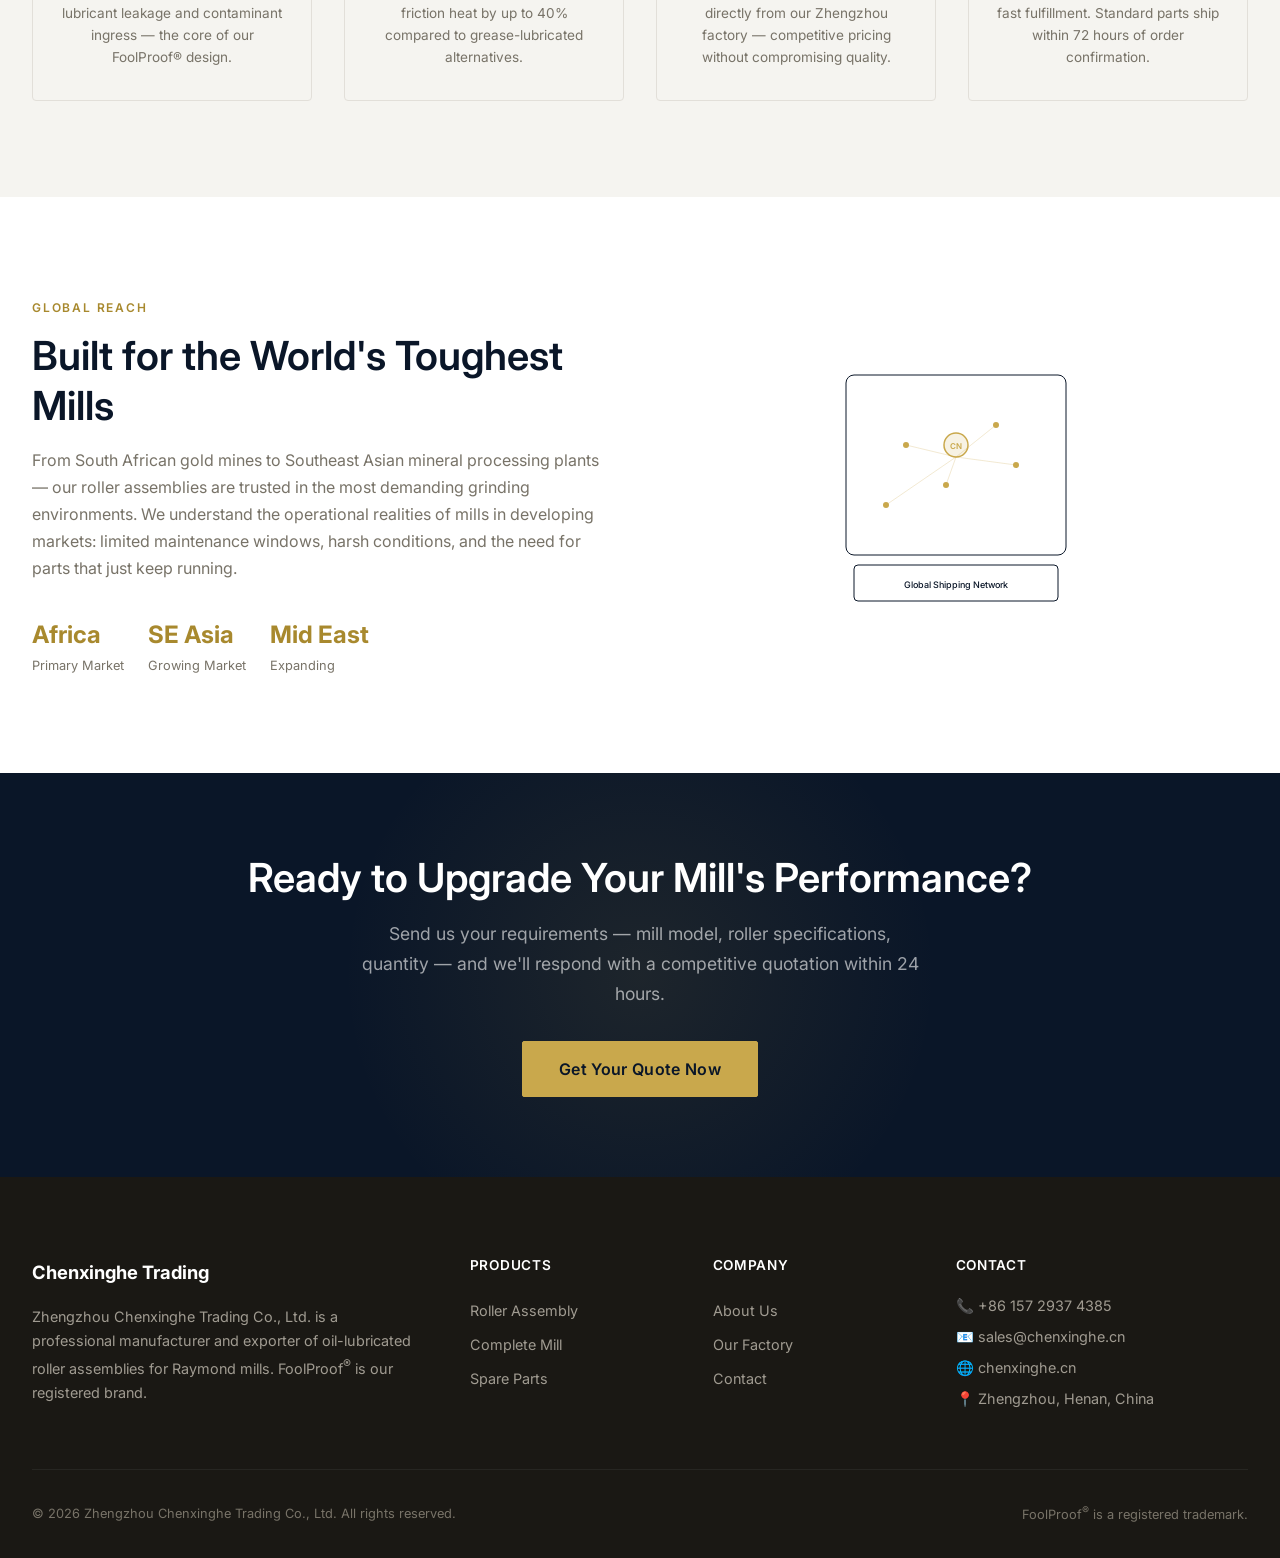
==== commit 63256b2a: "Add Gaofeng product images, expand product pages with crushing & grinding equipment" ====
--- a/index.html
+++ b/index.html
@@ -1,403 +1,457 @@
-<!DOCTYPE html>
-<html lang="en">
-<head>
-  <meta charset="UTF-8">
-  <meta name="viewport" content="width=device-width, initial-scale=1.0">
-  <meta name="description" content="Zhengzhou Chenxinghe Trading Co., Ltd. — Professional manufacturer of FoolProof® Oil-Lubricated Roller Assemblies for Raymond Mills. Factory-direct pricing, 400 sets/month capacity, shipping to Africa & Southeast Asia.">
-  <meta name="keywords" content="Raymond mill roller assembly, oil-lubricated roller, FoolProof, grinding mill parts, Raymond mill spare parts, mining equipment, Chenxinghe">
-  <meta name="author" content="Zhengzhou Chenxinghe Trading Co., Ltd.">
-  <meta name="robots" content="index, follow">
-  <link rel="canonical" href="https://chenxinghe.cn/">
-  <title>Chenxinghe Trading — FoolProof® Oil-Lubricated Roller Assembly | Raymond Mill Parts Manufacturer</title>
-  <link rel="stylesheet" href="css/style.css">
-  <link rel="preconnect" href="https://fonts.googleapis.com">
-  <link rel="preconnect" href="https://fonts.gstatic.com" crossorigin>
-  <link href="https://fonts.googleapis.com/css2?family=Inter:wght@400;500;600;700;800&display=swap" rel="stylesheet">
-  <link rel="icon" type="image/svg+xml" href="data:image/svg+xml,%3Csvg xmlns='http://www.w3.org/2000/svg' viewBox='0 0 32 32'%3E%3Crect width='32' height='32' rx='4' fill='%230a1628'/%3E%3Ctext x='16' y='22' text-anchor='middle' fill='%23c9a84c' font-size='18' font-weight='bold'%3EC%3C/text%3E%3C/svg%3E">
-
-  <!-- Open Graph -->
-  <meta property="og:title" content="Chenxinghe Trading — FoolProof® Oil-Lubricated Roller Assembly">
-  <meta property="og:description" content="Professional Raymond Mill parts manufacturer. Factory-direct quality, global shipping.">
-  <meta property="og:url" content="https://chenxinghe.cn/">
-  <meta property="og:type" content="website">
-  <meta property="og:site_name" content="Chenxinghe Trading">
-
-  <!-- Structured Data -->
-  <script type="application/ld+json">
-  {
-    "@context": "https://schema.org",
-    "@type": "Organization",
-    "name": "Zhengzhou Chenxinghe Trading Co., Ltd.",
-    "url": "https://chenxinghe.cn",
-    "logo": "https://chenxinghe.cn/images/logo.png",
-    "description": "Professional manufacturer of oil-lubricated roller assemblies for Raymond mills.",
-    "address": {
-      "@type": "PostalAddress",
-      "addressLocality": "Zhengzhou",
-      "addressCountry": "CN"
-    },
-    "contactPoint": {
-      "@type": "ContactPoint",
-      "telephone": "+86-15729374385",
-      "contactType": "sales",
-      "availableLanguage": ["English", "Chinese"]
-    },
-    "sameAs": []
-  }
-  </script>
-</head>
-<body>
-
-  <!-- Header -->
-  <header class="header" id="header">
-    <div class="container">
-      <a href="index.html" class="logo">
-        <span class="logo-icon">C</span>
-        Chenxinghe
-      </a>
-      <nav class="nav" id="nav">
-        <a href="index.html" class="active">Home</a>
-        <a href="products.html">Products</a>
-        <a href="about.html">About Us</a>
-        <a href="contact.html">Contact</a>
-        <a href="contact.html" class="nav-cta">Get Quote</a>
-      </nav>
-      <div class="lang-switch">
-        <button class="active" onclick="switchLang('en')">EN</button>
-        <button onclick="switchLang('zh')">中文</button>
-      </div>
-      <button class="mobile-toggle" id="mobileToggle" aria-label="Menu">
-        <span></span><span></span><span></span>
-      </button>
-    </div>
-  </header>
-
-  <!-- Mobile Nav -->
-  <div class="mobile-nav" id="mobileNav">
-    <a href="index.html">Home</a>
-    <a href="products.html">Products</a>
-    <a href="about.html">About Us</a>
-    <a href="contact.html">Contact</a>
-    <a href="contact.html" style="color: var(--color-gold-dark); font-weight: 700;">Get Quote →</a>
-  </div>
-
-  <!-- Hero -->
-  <section class="hero">
-    <div class="container">
-      <div class="hero-content">
-        <div class="hero-badge">
-          <span class="dot"></span>
-          Trusted by Mills Across Africa &amp; Asia
-        </div>
-        <h1>
-          Premium <span>Oil-Lubricated</span><br>Roller Assemblies for<br>Raymond Mills
-        </h1>
-        <p>
-          FoolProof<sup>&reg;</sup> brand roller assemblies — engineered for extreme durability. 
-          400 sets/month factory capacity, 20–600 kg range, direct from Zhengzhou, China.
-        </p>
-        <div class="hero-actions">
-          <a href="contact.html" class="btn btn-primary btn-lg">Request Quotation</a>
-          <a href="products.html" class="btn btn-outline btn-lg">View Products</a>
-        </div>
-        <div class="hero-stats">
-          <div class="stat-item">
-            <div class="stat-number">400+</div>
-            <div class="stat-label">Sets/Month Capacity</div>
-          </div>
-          <div class="stat-item">
-            <div class="stat-number">20–600</div>
-            <div class="stat-label">kg Per Assembly</div>
-          </div>
-          <div class="stat-item">
-            <div class="stat-number">15+</div>
-            <div class="stat-label">Countries Served</div>
-          </div>
-        </div>
-      </div>
-      <div class="hero-visual">
-        <!-- Abstract industrial SVG illustration -->
-        <svg width="480" height="420" viewBox="0 0 480 420" fill="none" xmlns="http://www.w3.org/2000/svg">
-          <rect x="60" y="80" width="360" height="280" rx="8" stroke="#c9a84c" stroke-width="1.5" stroke-opacity="0.3" fill="none"/>
-          <rect x="100" y="120" width="120" height="200" rx="4" stroke="#c9a84c" stroke-width="1.5" stroke-opacity="0.4" fill="none"/>
-          <rect x="260" y="140" width="120" height="160" rx="4" stroke="#c9a84c" stroke-width="1.5" stroke-opacity="0.4" fill="none"/>
-          <circle cx="220" cy="200" r="80" stroke="#c9a84c" stroke-width="1" stroke-opacity="0.15" fill="none"/>
-          <circle cx="220" cy="200" r="50" stroke="#c9a84c" stroke-width="1.5" stroke-opacity="0.25" fill="none"/>
-          <circle cx="220" cy="200" r="20" fill="#c9a84c" fill-opacity="0.2" stroke="#c9a84c" stroke-width="1"/>
-          <line x1="220" y1="60" x2="220" y2="120" stroke="#c9a84c" stroke-width="1" stroke-opacity="0.2"/>
-          <line x1="100" y1="320" x2="380" y2="320" stroke="#c9a84c" stroke-width="1" stroke-opacity="0.15"/>
-          <rect x="160" y="360" width="160" height="20" rx="2" stroke="#c9a84c" stroke-width="1" stroke-opacity="0.25" fill="none"/>
-        </svg>
-      </div>
-    </div>
-  </section>
-
-  <!-- Trust Bar -->
-  <div class="trust-bar">
-    <div class="container">
-      <div class="trust-grid">
-        <div class="trust-item">
-          <div class="icon">&#127981;</div>
-          <h4>Own Factory</h4>
-          <p>Direct manufacturing, no middlemen</p>
-        </div>
-        <div class="trust-item">
-          <div class="icon">&#9889;</div>
-          <h4>FoolProof<sup>&reg;</sup> Brand</h4>
-          <p>Proprietary sealing technology</p>
-        </div>
-        <div class="trust-item">
-          <div class="icon">&#128230;</div>
-          <h4>Global Logistics</h4>
-          <p>Sea &amp; air freight worldwide</p>
-        </div>
-        <div class="trust-item">
-          <div class="icon">&#129309;</div>
-          <h4>Dedicated Support</h4>
-          <p>English-speaking sales team</p>
-        </div>
-      </div>
-    </div>
-  </div>
-
-  <!-- Featured Products -->
-  <section class="section" id="products">
-    <div class="container">
-      <div class="text-center" style="margin-bottom: 3rem;">
-        <span class="section-label">Our Products</span>
-        <h2 class="section-title">Core Product Range</h2>
-        <p class="section-subtitle" style="margin: 0 auto;">
-          Precision-engineered components for Raymond mill systems — from complete roller assemblies to individual spare parts.
-        </p>
-      </div>
-      <div class="grid grid-3 gap-8">
-        <!-- Product 1 -->
-        <div class="product-card fade-in">
-          <div class="product-card-image">
-            <svg width="120" height="120" viewBox="0 0 120 120" fill="none" xmlns="http://www.w3.org/2000/svg">
-              <circle cx="60" cy="60" r="50" stroke="#c9a84c" stroke-width="2" fill="none"/>
-              <circle cx="60" cy="60" r="30" stroke="#0a1628" stroke-width="1.5" fill="none"/>
-              <circle cx="60" cy="60" r="12" fill="#c9a84c" fill-opacity="0.3" stroke="#c9a84c" stroke-width="1"/>
-              <line x1="60" y1="10" x2="60" y2="30" stroke="#c9a84c" stroke-width="1.5"/>
-              <line x1="60" y1="90" x2="60" y2="110" stroke="#c9a84c" stroke-width="1.5"/>
-            </svg>
-          </div>
-          <div class="product-card-body">
-            <div class="product-tags">
-              <span class="product-tag">FoolProof&reg;</span>
-              <span class="product-tag">Core Product</span>
-            </div>
-            <h3>Oil-Lubricated Roller Assembly</h3>
-            <p>Our flagship product — sealed oil-lubrication system for Raymond mill grinding rollers. Superior durability, reduced maintenance.</p>
-            <a href="products.html#roller-assembly" class="product-link">View Details <span>&rarr;</span></a>
-          </div>
-        </div>
-        <!-- Product 2 -->
-        <div class="product-card fade-in">
-          <div class="product-card-image">
-            <svg width="120" height="120" viewBox="0 0 120 120" fill="none" xmlns="http://www.w3.org/2000/svg">
-              <rect x="20" y="30" width="80" height="60" rx="4" stroke="#0a1628" stroke-width="2" fill="none"/>
-              <rect x="35" y="15" width="50" height="20" rx="3" stroke="#c9a84c" stroke-width="1.5" fill="none"/>
-              <circle cx="60" cy="60" r="15" stroke="#c9a84c" stroke-width="1.5" fill="#c9a84c" fill-opacity="0.1"/>
-              <line x1="20" y1="75" x2="100" y2="75" stroke="#0a1628" stroke-width="1" stroke-opacity="0.3"/>
-            </svg>
-          </div>
-          <div class="product-card-body">
-            <div class="product-tags">
-              <span class="product-tag">Complete Machine</span>
-            </div>
-            <h3>Raymond Mill Complete Machine</h3>
-            <p>Full Raymond mill systems — various models available. Built to specification for mineral grinding applications.</p>
-            <a href="products.html#complete-mill" class="product-link">View Details <span>&rarr;</span></a>
-          </div>
-        </div>
-        <!-- Product 3 -->
-        <div class="product-card fade-in">
-          <div class="product-card-image">
-            <svg width="120" height="120" viewBox="0 0 120 120" fill="none" xmlns="http://www.w3.org/2000/svg">
-              <rect x="25" y="25" width="30" height="30" rx="3" stroke="#c9a84c" stroke-width="1.5" fill="none"/>
-              <rect x="65" y="25" width="30" height="30" rx="3" stroke="#0a1628" stroke-width="1.5" fill="none"/>
-              <circle cx="40" cy="72" r="18" stroke="#0a1628" stroke-width="1.5" fill="none"/>
-              <rect x="55" y="60" width="40" height="24" rx="3" stroke="#c9a84c" stroke-width="1.5" fill="none"/>
-            </svg>
-          </div>
-          <div class="product-card-body">
-            <div class="product-tags">
-              <span class="product-tag">Spare Parts</span>
-              <span class="product-tag">Wear Parts</span>
-            </div>
-            <h3>Mill Spare Parts &amp; Accessories</h3>
-            <p>Grinding rings, blades, bearings, seals, and all wear components. OEM-spec quality for all major mill brands.</p>
-            <a href="products.html#spare-parts" class="product-link">View Details <span>&rarr;</span></a>
-          </div>
-        </div>
-      </div>
-      <div class="text-center" style="margin-top: 3rem;">
-        <a href="products.html" class="btn btn-outline-dark btn-lg">View All Products &rarr;</a>
-      </div>
-    </div>
-  </section>
-
-  <!-- Why Choose Us -->
-  <section class="section" style="background: var(--color-off-white);">
-    <div class="container">
-      <div class="text-center" style="margin-bottom: 3rem;">
-        <span class="section-label">Why FoolProof&reg;</span>
-        <h2 class="section-title">Engineered to Outlast</h2>
-        <p class="section-subtitle" style="margin: 0 auto;">
-          Our sealed oil-lubrication system is the key differentiator — reducing wear, extending service life, and cutting downtime.
-        </p>
-      </div>
-      <div class="advantage-grid">
-        <div class="advantage-item fade-in">
-          <div class="advantage-icon">
-            <svg viewBox="0 0 24 24" fill="none" stroke="currentColor" stroke-width="1.5">
-              <path d="M12 2L2 7l10 5 10-5-10-5z"/>
-              <path d="M2 17l10 5 10-5"/>
-              <path d="M2 12l10 5 10-5"/>
-            </svg>
-          </div>
-          <h4>Superior Sealing</h4>
-          <p>Multi-stage labyrinth seal prevents lubricant leakage and contaminant ingress — the core of our FoolProof&reg; design.</p>
-        </div>
-        <div class="advantage-item fade-in">
-          <div class="advantage-icon">
-            <svg viewBox="0 0 24 24" fill="none" stroke="currentColor" stroke-width="1.5">
-              <circle cx="12" cy="12" r="10"/>
-              <path d="M12 6v6l4 2"/>
-            </svg>
-          </div>
-          <h4>Extended Service Life</h4>
-          <p>Continuous oil lubrication reduces friction heat by up to 40% compared to grease-lubricated alternatives.</p>
-        </div>
-        <div class="advantage-item fade-in">
-          <div class="advantage-icon">
-            <svg viewBox="0 0 24 24" fill="none" stroke="currentColor" stroke-width="1.5">
-              <rect x="3" y="3" width="18" height="18" rx="2"/>
-              <path d="M3 9h18"/>
-              <path d="M9 21V9"/>
-            </svg>
-          </div>
-          <h4>Factory-Direct Pricing</h4>
-          <p>No distributor markup. You buy directly from our Zhengzhou factory — competitive pricing without compromising quality.</p>
-        </div>
-        <div class="advantage-item fade-in">
-          <div class="advantage-icon">
-            <svg viewBox="0 0 24 24" fill="none" stroke="currentColor" stroke-width="1.5">
-              <path d="M21 16V8a2 2 0 00-1-1.73l-7-4a2 2 0 00-2 0l-7 4A2 2 0 003 8v8a2 2 0 001 1.73l7 4a2 2 0 002 0l7-4A2 2 0 0021 16z"/>
-            </svg>
-          </div>
-          <h4>Rapid Spare Parts Supply</h4>
-          <p>400 sets/month capacity means fast fulfillment. Standard parts ship within 72 hours of order confirmation.</p>
-        </div>
-      </div>
-    </div>
-  </section>
-
-  <!-- Target Markets -->
-  <section class="section">
-    <div class="container">
-      <div class="grid grid-2 gap-12" style="align-items: center;">
-        <div class="fade-in">
-          <span class="section-label">Global Reach</span>
-          <h2>Built for the World's Toughest Mills</h2>
-          <p style="color: var(--color-gray-500); margin: 1rem 0; line-height: 1.7;">
-            From South African gold mines to Southeast Asian mineral processing plants — our roller assemblies are trusted in the most demanding grinding environments. We understand the operational realities of mills in developing markets: limited maintenance windows, harsh conditions, and the need for parts that just keep running.
-          </p>
-          <div style="display: flex; gap: 1.5rem; margin-top: 2rem;">
-            <div>
-              <div style="font-size: 1.5rem; font-weight: 700; color: var(--color-gold-dark);">Africa</div>
-              <div style="font-size: 0.8rem; color: var(--color-gray-500);">Primary Market</div>
-            </div>
-            <div>
-              <div style="font-size: 1.5rem; font-weight: 700; color: var(--color-gold-dark);">SE Asia</div>
-              <div style="font-size: 0.8rem; color: var(--color-gray-500);">Growing Market</div>
-            </div>
-            <div>
-              <div style="font-size: 1.5rem; font-weight: 700; color: var(--color-gold-dark);">Mid East</div>
-              <div style="font-size: 0.8rem; color: var(--color-gray-500);">Expanding</div>
-            </div>
-          </div>
-        </div>
-        <div class="fade-in" style="display: flex; justify-content: center;">
-          <svg width="380" height="280" viewBox="0 0 380 280" fill="none" xmlns="http://www.w3.org/2000/svg">
-            <rect x="80" y="30" width="220" height="180" rx="8" stroke="#0a1628" stroke-width="1" fill="none"/>
-            <circle cx="140" cy="100" r="3" fill="#c9a84c"/>
-            <circle cx="230" cy="80" r="3" fill="#c9a84c"/>
-            <circle cx="180" cy="140" r="3" fill="#c9a84c"/>
-            <circle cx="120" cy="160" r="3" fill="#c9a84c"/>
-            <circle cx="250" cy="120" r="3" fill="#c9a84c"/>
-            <circle cx="190" cy="100" r="12" stroke="#c9a84c" stroke-width="1.5" fill="#c9a84c" fill-opacity="0.15"/>
-            <text x="190" y="104" text-anchor="middle" fill="#c9a84c" font-size="8" font-weight="600">CN</text>
-            <line x1="190" y1="112" x2="140" y2="100" stroke="#c9a84c" stroke-width="0.5" stroke-opacity="0.5"/>
-            <line x1="190" y1="112" x2="230" y2="80" stroke="#c9a84c" stroke-width="0.5" stroke-opacity="0.5"/>
-            <line x1="190" y1="112" x2="180" y2="140" stroke="#c9a84c" stroke-width="0.5" stroke-opacity="0.5"/>
-            <line x1="190" y1="112" x2="120" y2="160" stroke="#c9a84c" stroke-width="0.5" stroke-opacity="0.5"/>
-            <line x1="190" y1="112" x2="250" y2="120" stroke="#c9a84c" stroke-width="0.5" stroke-opacity="0.5"/>
-            <rect x="88" y="220" width="204" height="36" rx="4" stroke="#0a1628" stroke-width="1" fill="none"/>
-            <text x="190" y="243" text-anchor="middle" fill="#0a1628" font-size="9" font-weight="500">Global Shipping Network</text>
-          </svg>
-        </div>
-      </div>
-    </div>
-  </section>
-
-  <!-- CTA -->
-  <section class="cta-banner">
-    <div class="container">
-      <h2>Ready to Upgrade Your Mill's Performance?</h2>
-      <p>Send us your requirements — mill model, roller specifications, quantity — and we'll respond with a competitive quotation within 24 hours.</p>
-      <a href="contact.html" class="btn btn-primary btn-lg">Get Your Quote Now</a>
-    </div>
-  </section>
-
-  <!-- Footer -->
-  <footer class="footer">
-    <div class="container">
-      <div class="footer-grid">
-        <div class="footer-about">
-          <div class="footer-logo">Chenxinghe Trading</div>
-          <p>Zhengzhou Chenxinghe Trading Co., Ltd. is a professional manufacturer and exporter of oil-lubricated roller assemblies for Raymond mills. FoolProof<sup>&reg;</sup> is our registered brand.</p>
-        </div>
-        <div>
-          <h4>Products</h4>
-          <a href="products.html#roller-assembly">Roller Assembly</a>
-          <a href="products.html#complete-mill">Complete Mill</a>
-          <a href="products.html#spare-parts">Spare Parts</a>
-        </div>
-        <div>
-          <h4>Company</h4>
-          <a href="about.html">About Us</a>
-          <a href="about.html#factory">Our Factory</a>
-          <a href="contact.html">Contact</a>
-        </div>
-        <div>
-          <h4>Contact</h4>
-          <div class="footer-contact">
-            <p>&#128222; +86 157 2937 4385</p>
-            <p>&#128231; sales@chenxinghe.cn</p>
-            <p>&#127760; chenxinghe.cn</p>
-            <p>&#128205; Zhengzhou, Henan, China</p>
-          </div>
-        </div>
-      </div>
-      <div class="footer-bottom">
-        <span>&copy; 2026 Zhengzhou Chenxinghe Trading Co., Ltd. All rights reserved.</span>
-        <span>FoolProof<sup>&reg;</sup> is a registered trademark.</span>
-      </div>
-    </div>
-  </footer>
-
-  <!-- WhatsApp Float -->
-  <a href="https://wa.me/8615729374385" class="whatsapp-float" target="_blank" rel="noopener" aria-label="Chat on WhatsApp">
-    <svg viewBox="0 0 24 24"><path d="M17.472 14.382c-.297-.149-1.758-.867-2.03-.967-.273-.099-.471-.148-.67.15-.197.297-.767.966-.94 1.164-.173.199-.347.223-.644.075-.297-.15-1.255-.463-2.39-1.475-.883-.788-1.48-1.761-1.653-2.059-.173-.297-.018-.458.13-.606.134-.133.298-.347.446-.52.149-.174.198-.298.298-.497.099-.198.05-.371-.025-.52-.075-.149-.669-1.612-.916-2.207-.242-.579-.487-.5-.669-.51-.173-.008-.371-.01-.57-.01-.198 0-.52.074-.792.372-.272.297-1.04 1.016-1.04 2.479 0 1.462 1.065 2.875 1.213 3.074.149.198 2.096 3.2 5.077 4.487.709.306 1.262.489 1.694.625.712.227 1.36.195 1.871.118.571-.085 1.758-.719 2.006-1.413.248-.694.248-1.289.173-1.413-.074-.124-.272-.198-.57-.347m-5.421 7.403h-.004a9.87 9.87 0 01-5.031-1.378l-.361-.214-3.741.982.998-3.648-.235-.374a9.86 9.86 0 01-1.51-5.26c.001-5.45 4.436-9.884 9.888-9.884 2.64 0 5.122 1.03 6.988 2.898a9.825 9.825 0 012.893 6.994c-.003 5.45-4.437 9.884-9.885 9.884m8.413-18.297A11.815 11.815 0 0012.05 0C5.495 0 .16 5.335.157 11.892c0 2.096.547 4.142 1.588 5.945L.057 24l6.305-1.654a11.882 11.882 0 005.683 1.448h.005c6.554 0 11.89-5.335 11.893-11.893a11.821 11.821 0 00-3.48-8.413z"/></svg>
-  </a>
-
-  <!-- Back to Top -->
-  <button class="back-to-top" id="backToTop" aria-label="Back to top">
-    <svg width="18" height="18" viewBox="0 0 24 24" fill="none" stroke="currentColor" stroke-width="2"><path d="M18 15l-6-6-6 6"/></svg>
-  </button>
-
-  <script src="js/main.js"></script>
-</body>
-</html>
+<!DOCTYPE html>
+<html lang="en">
+<head>
+  <meta charset="UTF-8">
+  <meta name="viewport" content="width=device-width, initial-scale=1.0">
+  <meta name="description" content="Zhengzhou Chenxinghe Trading Co., Ltd. — Professional manufacturer of FoolProof® Raymond Mill Oil-Lubricated Roller Assemblies. Factory-direct pricing, 400 sets/month capacity, shipping to Africa & Southeast Asia.">
+  <meta name="keywords" content="Raymond mill oil assembly, oil-lubricated roller, FoolProof, grinding mill parts, Raymond mill spare parts, mining equipment, Chenxinghe">
+  <meta name="author" content="Zhengzhou Chenxinghe Trading Co., Ltd.">
+  <meta name="robots" content="index, follow">
+  <link rel="canonical" href="https://chenxinghe.cn/">
+  <title>Chenxinghe Trading — FoolProof® Raymond Mill Oil Assembly | Raymond Mill Parts Manufacturer</title>
+  <link rel="stylesheet" href="css/style.css">
+  <link rel="preconnect" href="https://fonts.googleapis.com">
+  <link rel="preconnect" href="https://fonts.gstatic.com" crossorigin>
+  <link href="https://fonts.googleapis.com/css2?family=Inter:wght@400;500;600;700;800&display=swap" rel="stylesheet">
+  <link rel="icon" type="image/svg+xml" href="data:image/svg+xml,%3Csvg xmlns='http://www.w3.org/2000/svg' viewBox='0 0 32 32'%3E%3Crect width='32' height='32' rx='4' fill='%230a1628'/%3E%3Ctext x='16' y='22' text-anchor='middle' fill='%23c9a84c' font-size='18' font-weight='bold'%3EC%3C/text%3E%3C/svg%3E">
+
+  <!-- Open Graph -->
+  <meta property="og:title" content="Chenxinghe Trading — FoolProof® Oil-Lubricated Roller Assembly">
+  <meta property="og:description" content="Professional Raymond Mill parts manufacturer. Factory-direct quality, global shipping.">
+  <meta property="og:url" content="https://chenxinghe.cn/">
+  <meta property="og:type" content="website">
+  <meta property="og:site_name" content="Chenxinghe Trading">
+
+  <!-- Structured Data -->
+  <script type="application/ld+json">
+  {
+    "@context": "https://schema.org",
+    "@type": "Organization",
+    "name": "Zhengzhou Chenxinghe Trading Co., Ltd.",
+    "url": "https://chenxinghe.cn",
+    "logo": "https://chenxinghe.cn/images/logo.png",
+    "description": "Professional manufacturer of oil-lubricated roller assemblies for Raymond mills.",
+    "address": {
+      "@type": "PostalAddress",
+      "addressLocality": "Zhengzhou",
+      "addressCountry": "CN"
+    },
+    "contactPoint": {
+      "@type": "ContactPoint",
+      "telephone": "+86-15729374385",
+      "contactType": "sales",
+      "availableLanguage": ["English", "Chinese"]
+    },
+    "sameAs": []
+  }
+  </script>
+</head>
+<body>
+
+  <!-- Header -->
+  <header class="header" id="header">
+    <div class="container">
+      <a href="index.html" class="logo">
+        <span class="logo-icon">C</span>
+        Chenxinghe
+      </a>
+      <nav class="nav" id="nav">
+        <a href="index.html" class="active">Home</a>
+        <a href="products.html">Products</a>
+        <a href="about.html">About Us</a>
+        <a href="contact.html">Contact</a>
+        <a href="contact.html" class="nav-cta">Get Quote</a>
+      </nav>
+      <div class="lang-switch">
+        <button class="active" onclick="location.href='index.html'">EN</button>
+        <button onclick="location.href='index-zh.html'">中文</button>
+      </div>
+      <button class="mobile-toggle" id="mobileToggle" aria-label="Menu">
+        <span></span><span></span><span></span>
+      </button>
+    </div>
+  </header>
+
+  <!-- Mobile Nav -->
+  <div class="mobile-nav" id="mobileNav">
+    <a href="index.html">Home</a>
+    <a href="products.html">Products</a>
+    <a href="about.html">About Us</a>
+    <a href="contact.html">Contact</a>
+    <a href="contact.html" style="color: var(--color-gold-dark); font-weight: 700;">Get Quote →</a>
+  </div>
+
+  <!-- Hero -->
+  <section class="hero">
+    <div class="container">
+      <div class="hero-content">
+        <div class="hero-badge">
+          <span class="dot"></span>
+          Trusted by Mills Across Africa &amp; Asia
+        </div>
+        <h1>
+          Premium <span>Oil-Lubricated</span><br>Raymond Mill Roller Assemblies<br>for Grinding Mills
+        </h1>
+        <p>
+          FoolProof<sup>&reg;</sup> brand roller assemblies — engineered for extreme durability. 
+          400 sets/month factory capacity, 20–600 kg range, direct from Zhengzhou, China.
+        </p>
+        <div class="hero-actions">
+          <a href="contact.html" class="btn btn-primary btn-lg">Request Quotation</a>
+          <a href="products.html" class="btn btn-outline btn-lg">View Products</a>
+        </div>
+        <div class="hero-stats">
+          <div class="stat-item">
+            <div class="stat-number">400+</div>
+            <div class="stat-label">Sets/Month Capacity</div>
+          </div>
+          <div class="stat-item">
+            <div class="stat-number">20–600</div>
+            <div class="stat-label">kg Per Assembly</div>
+          </div>
+          <div class="stat-item">
+            <div class="stat-number">15+</div>
+            <div class="stat-label">Countries Served</div>
+          </div>
+        </div>
+      </div>
+      <div class="hero-visual">
+        <!-- Abstract industrial SVG illustration -->
+        <svg width="480" height="420" viewBox="0 0 480 420" fill="none" xmlns="http://www.w3.org/2000/svg">
+          <rect x="60" y="80" width="360" height="280" rx="8" stroke="#c9a84c" stroke-width="1.5" stroke-opacity="0.3" fill="none"/>
+          <rect x="100" y="120" width="120" height="200" rx="4" stroke="#c9a84c" stroke-width="1.5" stroke-opacity="0.4" fill="none"/>
+          <rect x="260" y="140" width="120" height="160" rx="4" stroke="#c9a84c" stroke-width="1.5" stroke-opacity="0.4" fill="none"/>
+          <circle cx="220" cy="200" r="80" stroke="#c9a84c" stroke-width="1" stroke-opacity="0.15" fill="none"/>
+          <circle cx="220" cy="200" r="50" stroke="#c9a84c" stroke-width="1.5" stroke-opacity="0.25" fill="none"/>
+          <circle cx="220" cy="200" r="20" fill="#c9a84c" fill-opacity="0.2" stroke="#c9a84c" stroke-width="1"/>
+          <line x1="220" y1="60" x2="220" y2="120" stroke="#c9a84c" stroke-width="1" stroke-opacity="0.2"/>
+          <line x1="100" y1="320" x2="380" y2="320" stroke="#c9a84c" stroke-width="1" stroke-opacity="0.15"/>
+          <rect x="160" y="360" width="160" height="20" rx="2" stroke="#c9a84c" stroke-width="1" stroke-opacity="0.25" fill="none"/>
+        </svg>
+      </div>
+    </div>
+  </section>
+
+  <!-- Trust Bar -->
+  <div class="trust-bar">
+    <div class="container">
+      <div class="trust-grid">
+        <div class="trust-item">
+          <div class="icon">&#127981;</div>
+          <h4>Own Factory</h4>
+          <p>Direct manufacturing, no middlemen</p>
+        </div>
+        <div class="trust-item">
+          <div class="icon">&#9889;</div>
+          <h4>FoolProof<sup>&reg;</sup> Brand</h4>
+          <p>Proprietary sealing technology</p>
+        </div>
+        <div class="trust-item">
+          <div class="icon">&#128230;</div>
+          <h4>Global Logistics</h4>
+          <p>Sea &amp; air freight worldwide</p>
+        </div>
+        <div class="trust-item">
+          <div class="icon">&#129309;</div>
+          <h4>Dedicated Support</h4>
+          <p>English-speaking sales team</p>
+        </div>
+      </div>
+    </div>
+  </div>
+
+  <!-- Featured Products -->
+  <section class="section" id="products">
+    <div class="container">
+      <div class="text-center" style="margin-bottom: 3rem;">
+        <span class="section-label">Our Products</span>
+        <h2 class="section-title">Core Product Range</h2>
+        <p class="section-subtitle" style="margin: 0 auto;">
+          From FoolProof<sup>&reg;</sup> oil-lubricated roller assemblies to complete grinding mills and crushing equipment — total solutions for mineral processing.
+        </p>
+      </div>
+      <div class="grid grid-3 gap-8">
+        <!-- Product 1 -->
+        <div class="product-card fade-in">
+          <div class="product-card-image">
+            <img src="images/gaofeng/gaofeng_page3_img1.jpeg" alt="High-Pressure Raymond Mill" style="width:100%;height:100%;object-fit:cover;object-position:center top;">
+          </div>
+          <div class="product-card-body">
+            <div class="product-tags">
+              <span class="product-tag">Grinding Mill</span>
+              <span class="product-tag">Hot Sale</span>
+            </div>
+            <h3>YGM High-Pressure Raymond Mill</h3>
+            <p>800–1200 kg extra grinding pressure. 0.5–40 t/h capacity. Ideal for limestone, barite, dolomite, gypsum, and more.</p>
+            <a href="products.html#grinding-mills" class="product-link">View Details <span>&rarr;</span></a>
+          </div>
+        </div>
+        <!-- Product 2 -->
+        <div class="product-card fade-in">
+          <div class="product-card-image">
+            <img src="images/gaofeng/gaofeng_page5_img1.jpeg" alt="Jaw Crusher" style="width:100%;height:100%;object-fit:cover;">
+          </div>
+          <div class="product-card-body">
+            <div class="product-tags">
+              <span class="product-tag">Crusher</span>
+              <span class="product-tag">Primary</span>
+            </div>
+            <h3>Jaw Crusher (PE Series)</h3>
+            <p>High crushing ratio primary crusher. Feed up to 1020 mm. Reliable performance for mining and quarry operations worldwide.</p>
+            <a href="products.html#crushing-equipment" class="product-link">View Details <span>&rarr;</span></a>
+          </div>
+        </div>
+        <!-- Product 3 -->
+        <div class="product-card fade-in">
+          <div class="product-card-image">
+            <img src="images/gaofeng/gaofeng_page6_img1.jpeg" alt="Cone Crusher" style="width:100%;height:100%;object-fit:cover;object-position:left center;">
+          </div>
+          <div class="product-card-body">
+            <div class="product-tags">
+              <span class="product-tag">Crusher</span>
+              <span class="product-tag">Secondary</span>
+            </div>
+            <h3>Hydraulic Cone Crusher</h3>
+            <p>Multi-cylinder &amp; single cylinder hydraulic cone crushers. Overload protection, high automation, ideal for hard rock.</p>
+            <a href="products.html#crushing-equipment" class="product-link">View Details <span>&rarr;</span></a>
+          </div>
+        </div>
+        <!-- Product 4 -->
+        <div class="product-card fade-in">
+          <div class="product-card-image">
+            <svg width="120" height="120" viewBox="0 0 120 120" fill="none" xmlns="http://www.w3.org/2000/svg">
+              <circle cx="60" cy="60" r="50" stroke="#c9a84c" stroke-width="2" fill="none"/>
+              <circle cx="60" cy="60" r="30" stroke="#0a1628" stroke-width="1.5" fill="none"/>
+              <circle cx="60" cy="60" r="12" fill="#c9a84c" fill-opacity="0.3" stroke="#c9a84c" stroke-width="1"/>
+              <line x1="60" y1="10" x2="60" y2="30" stroke="#c9a84c" stroke-width="1.5"/>
+              <line x1="60" y1="90" x2="60" y2="110" stroke="#c9a84c" stroke-width="1.5"/>
+            </svg>
+          </div>
+          <div class="product-card-body">
+            <div class="product-tags">
+              <span class="product-tag">FoolProof&reg;</span>
+              <span class="product-tag">Core Product</span>
+            </div>
+            <h3>Oil-Lubricated Roller Assembly</h3>
+            <p>Our flagship product — sealed oil-lubrication system for Raymond mill grinding rollers. Superior durability, reduced maintenance.</p>
+            <a href="products.html#roller-assembly" class="product-link">View Details <span>&rarr;</span></a>
+          </div>
+        </div>
+        <!-- Product 5 -->
+        <div class="product-card fade-in">
+          <div class="product-card-image">
+            <svg width="120" height="120" viewBox="0 0 120 120" fill="none" xmlns="http://www.w3.org/2000/svg">
+              <rect x="20" y="30" width="80" height="60" rx="4" stroke="#0a1628" stroke-width="2" fill="none"/>
+              <rect x="35" y="15" width="50" height="20" rx="3" stroke="#c9a84c" stroke-width="1.5" fill="none"/>
+              <circle cx="60" cy="60" r="15" stroke="#c9a84c" stroke-width="1.5" fill="#c9a84c" fill-opacity="0.1"/>
+              <line x1="20" y1="75" x2="100" y2="75" stroke="#0a1628" stroke-width="1" stroke-opacity="0.3"/>
+            </svg>
+          </div>
+          <div class="product-card-body">
+            <div class="product-tags">
+              <span class="product-tag">Complete Machine</span>
+            </div>
+            <h3>Raymond Mill Complete Machine</h3>
+            <p>Full Raymond mill systems 3R–6R series. Built to specification for mineral grinding applications. 0.5–40 t/h capacity.</p>
+            <a href="products.html#complete-mill" class="product-link">View Details <span>&rarr;</span></a>
+          </div>
+        </div>
+        <!-- Product 6 -->
+        <div class="product-card fade-in">
+          <div class="product-card-image">
+            <svg width="120" height="120" viewBox="0 0 120 120" fill="none" xmlns="http://www.w3.org/2000/svg">
+              <rect x="25" y="25" width="30" height="30" rx="3" stroke="#c9a84c" stroke-width="1.5" fill="none"/>
+              <rect x="65" y="25" width="30" height="30" rx="3" stroke="#0a1628" stroke-width="1.5" fill="none"/>
+              <circle cx="40" cy="72" r="18" stroke="#0a1628" stroke-width="1.5" fill="none"/>
+              <rect x="55" y="60" width="40" height="24" rx="3" stroke="#c9a84c" stroke-width="1.5" fill="none"/>
+            </svg>
+          </div>
+          <div class="product-card-body">
+            <div class="product-tags">
+              <span class="product-tag">Spare Parts</span>
+              <span class="product-tag">Wear Parts</span>
+            </div>
+            <h3>Mill Spare Parts &amp; Accessories</h3>
+            <p>Grinding rollers, rings, shovel blades, jaw plates, cone liners, bearings, seals. OEM quality for all mill and crusher brands.</p>
+            <a href="products.html#spare-parts" class="product-link">View Details <span>&rarr;</span></a>
+          </div>
+        </div>
+            <div class="product-tags">
+              <span class="product-tag">Spare Parts</span>
+              <span class="product-tag">Wear Parts</span>
+            </div>
+            <h3>Mill Spare Parts &amp; Accessories</h3>
+            <p>Grinding rings, blades, bearings, seals, and all wear components. OEM-spec quality for all major mill brands.</p>
+            <a href="products.html#spare-parts" class="product-link">View Details <span>&rarr;</span></a>
+          </div>
+        </div>
+      </div>
+      <div class="text-center" style="margin-top: 3rem;">
+        <a href="products.html" class="btn btn-outline-dark btn-lg">View All Products &rarr;</a>
+      </div>
+    </div>
+  </section>
+
+  <!-- Why Choose Us -->
+  <section class="section" style="background: var(--color-off-white);">
+    <div class="container">
+      <div class="text-center" style="margin-bottom: 3rem;">
+        <span class="section-label">Why FoolProof&reg;</span>
+        <h2 class="section-title">Engineered to Outlast</h2>
+        <p class="section-subtitle" style="margin: 0 auto;">
+          Our sealed oil-lubrication system is the key differentiator — reducing wear, extending service life, and cutting downtime.
+        </p>
+      </div>
+      <div class="advantage-grid">
+        <div class="advantage-item fade-in">
+          <div class="advantage-icon">
+            <svg viewBox="0 0 24 24" fill="none" stroke="currentColor" stroke-width="1.5">
+              <path d="M12 2L2 7l10 5 10-5-10-5z"/>
+              <path d="M2 17l10 5 10-5"/>
+              <path d="M2 12l10 5 10-5"/>
+            </svg>
+          </div>
+          <h4>Superior Sealing</h4>
+          <p>Multi-stage labyrinth seal prevents lubricant leakage and contaminant ingress — the core of our FoolProof&reg; design.</p>
+        </div>
+        <div class="advantage-item fade-in">
+          <div class="advantage-icon">
+            <svg viewBox="0 0 24 24" fill="none" stroke="currentColor" stroke-width="1.5">
+              <circle cx="12" cy="12" r="10"/>
+              <path d="M12 6v6l4 2"/>
+            </svg>
+          </div>
+          <h4>Extended Service Life</h4>
+          <p>Continuous oil lubrication reduces friction heat by up to 40% compared to grease-lubricated alternatives.</p>
+        </div>
+        <div class="advantage-item fade-in">
+          <div class="advantage-icon">
+            <svg viewBox="0 0 24 24" fill="none" stroke="currentColor" stroke-width="1.5">
+              <rect x="3" y="3" width="18" height="18" rx="2"/>
+              <path d="M3 9h18"/>
+              <path d="M9 21V9"/>
+            </svg>
+          </div>
+          <h4>Factory-Direct Pricing</h4>
+          <p>No distributor markup. You buy directly from our Zhengzhou factory — competitive pricing without compromising quality.</p>
+        </div>
+        <div class="advantage-item fade-in">
+          <div class="advantage-icon">
+            <svg viewBox="0 0 24 24" fill="none" stroke="currentColor" stroke-width="1.5">
+              <path d="M21 16V8a2 2 0 00-1-1.73l-7-4a2 2 0 00-2 0l-7 4A2 2 0 003 8v8a2 2 0 001 1.73l7 4a2 2 0 002 0l7-4A2 2 0 0021 16z"/>
+            </svg>
+          </div>
+          <h4>Rapid Spare Parts Supply</h4>
+          <p>400 sets/month capacity means fast fulfillment. Standard parts ship within 72 hours of order confirmation.</p>
+        </div>
+      </div>
+    </div>
+  </section>
+
+  <!-- Target Markets -->
+  <section class="section">
+    <div class="container">
+      <div class="grid grid-2 gap-12" style="align-items: center;">
+        <div class="fade-in">
+          <span class="section-label">Global Reach</span>
+          <h2>Built for the World's Toughest Mills</h2>
+          <p style="color: var(--color-gray-500); margin: 1rem 0; line-height: 1.7;">
+            From South African gold mines to Southeast Asian mineral processing plants — our roller assemblies are trusted in the most demanding grinding environments. We understand the operational realities of mills in developing markets: limited maintenance windows, harsh conditions, and the need for parts that just keep running.
+          </p>
+          <div style="display: flex; gap: 1.5rem; margin-top: 2rem;">
+            <div>
+              <div style="font-size: 1.5rem; font-weight: 700; color: var(--color-gold-dark);">Africa</div>
+              <div style="font-size: 0.8rem; color: var(--color-gray-500);">Primary Market</div>
+            </div>
+            <div>
+              <div style="font-size: 1.5rem; font-weight: 700; color: var(--color-gold-dark);">SE Asia</div>
+              <div style="font-size: 0.8rem; color: var(--color-gray-500);">Growing Market</div>
+            </div>
+            <div>
+              <div style="font-size: 1.5rem; font-weight: 700; color: var(--color-gold-dark);">Mid East</div>
+              <div style="font-size: 0.8rem; color: var(--color-gray-500);">Expanding</div>
+            </div>
+          </div>
+        </div>
+        <div class="fade-in" style="display: flex; justify-content: center;">
+          <svg width="380" height="280" viewBox="0 0 380 280" fill="none" xmlns="http://www.w3.org/2000/svg">
+            <rect x="80" y="30" width="220" height="180" rx="8" stroke="#0a1628" stroke-width="1" fill="none"/>
+            <circle cx="140" cy="100" r="3" fill="#c9a84c"/>
+            <circle cx="230" cy="80" r="3" fill="#c9a84c"/>
+            <circle cx="180" cy="140" r="3" fill="#c9a84c"/>
+            <circle cx="120" cy="160" r="3" fill="#c9a84c"/>
+            <circle cx="250" cy="120" r="3" fill="#c9a84c"/>
+            <circle cx="190" cy="100" r="12" stroke="#c9a84c" stroke-width="1.5" fill="#c9a84c" fill-opacity="0.15"/>
+            <text x="190" y="104" text-anchor="middle" fill="#c9a84c" font-size="8" font-weight="600">CN</text>
+            <line x1="190" y1="112" x2="140" y2="100" stroke="#c9a84c" stroke-width="0.5" stroke-opacity="0.5"/>
+            <line x1="190" y1="112" x2="230" y2="80" stroke="#c9a84c" stroke-width="0.5" stroke-opacity="0.5"/>
+            <line x1="190" y1="112" x2="180" y2="140" stroke="#c9a84c" stroke-width="0.5" stroke-opacity="0.5"/>
+            <line x1="190" y1="112" x2="120" y2="160" stroke="#c9a84c" stroke-width="0.5" stroke-opacity="0.5"/>
+            <line x1="190" y1="112" x2="250" y2="120" stroke="#c9a84c" stroke-width="0.5" stroke-opacity="0.5"/>
+            <rect x="88" y="220" width="204" height="36" rx="4" stroke="#0a1628" stroke-width="1" fill="none"/>
+            <text x="190" y="243" text-anchor="middle" fill="#0a1628" font-size="9" font-weight="500">Global Shipping Network</text>
+          </svg>
+        </div>
+      </div>
+    </div>
+  </section>
+
+  <!-- CTA -->
+  <section class="cta-banner">
+    <div class="container">
+      <h2>Ready to Upgrade Your Mill's Performance?</h2>
+      <p>Send us your requirements — mill model, roller specifications, quantity — and we'll respond with a competitive quotation within 24 hours.</p>
+      <a href="contact.html" class="btn btn-primary btn-lg">Get Your Quote Now</a>
+    </div>
+  </section>
+
+  <!-- Footer -->
+  <footer class="footer">
+    <div class="container">
+      <div class="footer-grid">
+        <div class="footer-about">
+          <div class="footer-logo">Chenxinghe Trading</div>
+          <p>Zhengzhou Chenxinghe Trading Co., Ltd. is a professional manufacturer and exporter of oil-lubricated roller assemblies for Raymond mills. FoolProof<sup>&reg;</sup> is our registered brand.</p>
+        </div>
+        <div>
+          <h4>Products</h4>
+          <a href="products.html#roller-assembly">Roller Assembly</a>
+          <a href="products.html#complete-mill">Complete Mill</a>
+          <a href="products.html#spare-parts">Spare Parts</a>
+        </div>
+        <div>
+          <h4>Company</h4>
+          <a href="about.html">About Us</a>
+          <a href="about.html#factory">Our Factory</a>
+          <a href="contact.html">Contact</a>
+        </div>
+        <div>
+          <h4>Contact</h4>
+          <div class="footer-contact">
+            <p>&#128222; +86 157 2937 4385</p>
+            <p>&#128231; sales@chenxinghe.cn</p>
+            <p>&#127760; chenxinghe.cn</p>
+            <p>&#128205; Zhengzhou, Henan, China</p>
+          </div>
+        </div>
+      </div>
+      <div class="footer-bottom">
+        <span>&copy; 2026 Zhengzhou Chenxinghe Trading Co., Ltd. All rights reserved.</span>
+        <span>FoolProof<sup>&reg;</sup> is a registered trademark.</span>
+      </div>
+    </div>
+  </footer>
+
+  <!-- WhatsApp Float -->
+  <a href="https://wa.me/8615729374385" class="whatsapp-float" target="_blank" rel="noopener" aria-label="Chat on WhatsApp">
+    <svg viewBox="0 0 24 24"><path d="M17.472 14.382c-.297-.149-1.758-.867-2.03-.967-.273-.099-.471-.148-.67.15-.197.297-.767.966-.94 1.164-.173.199-.347.223-.644.075-.297-.15-1.255-.463-2.39-1.475-.883-.788-1.48-1.761-1.653-2.059-.173-.297-.018-.458.13-.606.134-.133.298-.347.446-.52.149-.174.198-.298.298-.497.099-.198.05-.371-.025-.52-.075-.149-.669-1.612-.916-2.207-.242-.579-.487-.5-.669-.51-.173-.008-.371-.01-.57-.01-.198 0-.52.074-.792.372-.272.297-1.04 1.016-1.04 2.479 0 1.462 1.065 2.875 1.213 3.074.149.198 2.096 3.2 5.077 4.487.709.306 1.262.489 1.694.625.712.227 1.36.195 1.871.118.571-.085 1.758-.719 2.006-1.413.248-.694.248-1.289.173-1.413-.074-.124-.272-.198-.57-.347m-5.421 7.403h-.004a9.87 9.87 0 01-5.031-1.378l-.361-.214-3.741.982.998-3.648-.235-.374a9.86 9.86 0 01-1.51-5.26c.001-5.45 4.436-9.884 9.888-9.884 2.64 0 5.122 1.03 6.988 2.898a9.825 9.825 0 012.893 6.994c-.003 5.45-4.437 9.884-9.885 9.884m8.413-18.297A11.815 11.815 0 0012.05 0C5.495 0 .16 5.335.157 11.892c0 2.096.547 4.142 1.588 5.945L.057 24l6.305-1.654a11.882 11.882 0 005.683 1.448h.005c6.554 0 11.89-5.335 11.893-11.893a11.821 11.821 0 00-3.48-8.413z"/></svg>
+  </a>
+
+  <!-- Back to Top -->
+  <button class="back-to-top" id="backToTop" aria-label="Back to top">
+    <svg width="18" height="18" viewBox="0 0 24 24" fill="none" stroke="currentColor" stroke-width="2"><path d="M18 15l-6-6-6 6"/></svg>
+  </button>
+
+  <script src="js/main.js"></script>
+</body>
+</html>
--- a/css/style.css
+++ b/css/style.css
@@ -1,1251 +1,1251 @@
-/* ============================================================
-   Chenxinghe Trading Co., Ltd. — FoolProof® Brand
-   Industrial B2B Website — Global Stylesheet
-   Design: Minimalist · Thin-line · Modern · Industrial
-   ============================================================ */
-
-/* --- CSS Custom Properties --- */
-:root {
-  --color-navy: #0a1628;
-  --color-navy-light: #132038;
-  --color-navy-mid: #1a2d4a;
-  --color-gold: #c9a84c;
-  --color-gold-light: #e0c878;
-  --color-gold-dark: #a8892e;
-  --color-white: #ffffff;
-  --color-off-white: #f5f4f0;
-  --color-gray-100: #f0eeea;
-  --color-gray-200: #e2dfd9;
-  --color-gray-300: #c4c0b7;
-  --color-gray-400: #a09b91;
-  --color-gray-500: #787368;
-  --color-gray-600: #504c44;
-  --color-gray-700: #3a3630;
-  --color-gray-800: #26231e;
-  --color-gray-900: #1a1814;
-  --color-success: #2d6a4f;
-  --color-error: #a12b2b;
-
-  --font-sans: 'Inter', 'Segoe UI', system-ui, -apple-system, sans-serif;
-  --font-display: 'Inter', 'Segoe UI', system-ui, -apple-system, sans-serif;
-
-  --max-width: 1280px;
-  --header-height: 72px;
-
-  --radius-sm: 2px;
-  --radius-md: 4px;
-  --radius-lg: 8px;
-
-  --shadow-sm: 0 1px 3px rgba(0,0,0,0.08);
-  --shadow-md: 0 4px 16px rgba(0,0,0,0.10);
-  --shadow-lg: 0 8px 32px rgba(0,0,0,0.12);
-
-  --transition-fast: 150ms ease;
-  --transition-base: 250ms ease;
-  --transition-slow: 400ms ease;
-}
-
-/* --- Reset & Base --- */
-*, *::before, *::after {
-  margin: 0;
-  padding: 0;
-  box-sizing: border-box;
-}
-
-html {
-  scroll-behavior: smooth;
-  font-size: 16px;
-  -webkit-font-smoothing: antialiased;
-  -moz-osx-font-smoothing: grayscale;
-}
-
-body {
-  font-family: var(--font-sans);
-  color: var(--color-gray-800);
-  background: var(--color-white);
-  line-height: 1.7;
-  overflow-x: hidden;
-}
-
-img {
-  max-width: 100%;
-  height: auto;
-  display: block;
-}
-
-a {
-  color: inherit;
-  text-decoration: none;
-  transition: color var(--transition-fast);
-}
-
-ul, ol {
-  list-style: none;
-}
-
-button {
-  cursor: pointer;
-  font-family: inherit;
-  border: none;
-  background: none;
-}
-
-/* --- Typography --- */
-h1, h2, h3, h4, h5, h6 {
-  font-family: var(--font-display);
-  font-weight: 600;
-  line-height: 1.25;
-  color: var(--color-navy);
-}
-
-h1 { font-size: clamp(2rem, 5vw, 3.5rem); }
-h2 { font-size: clamp(1.5rem, 3.5vw, 2.5rem); }
-h3 { font-size: clamp(1.15rem, 2.5vw, 1.5rem); }
-h4 { font-size: 1.125rem; }
-
-.section-label {
-  display: inline-block;
-  font-size: 0.75rem;
-  font-weight: 600;
-  letter-spacing: 0.15em;
-  text-transform: uppercase;
-  color: var(--color-gold-dark);
-  margin-bottom: 0.75rem;
-}
-
-.section-title {
-  margin-bottom: 1rem;
-}
-
-.section-subtitle {
-  font-size: 1.1rem;
-  color: var(--color-gray-500);
-  max-width: 640px;
-  line-height: 1.6;
-}
-
-/* --- Layout Utilities --- */
-.container {
-  width: 100%;
-  max-width: var(--max-width);
-  margin: 0 auto;
-  padding: 0 2rem;
-}
-
-.section {
-  padding: 6rem 0;
-}
-
-.section-narrow {
-  padding: 4rem 0;
-}
-
-.flex { display: flex; }
-.flex-col { flex-direction: column; }
-.items-center { align-items: center; }
-.justify-between { justify-content: space-between; }
-.justify-center { justify-content: center; }
-.gap-2 { gap: 0.5rem; }
-.gap-4 { gap: 1rem; }
-.gap-6 { gap: 1.5rem; }
-.gap-8 { gap: 2rem; }
-.gap-12 { gap: 3rem; }
-
-.grid { display: grid; }
-.grid-2 { grid-template-columns: repeat(2, 1fr); }
-.grid-3 { grid-template-columns: repeat(3, 1fr); }
-.grid-4 { grid-template-columns: repeat(4, 1fr); }
-
-.text-center { text-align: center; }
-.text-white { color: var(--color-white); }
-
-/* --- Buttons --- */
-.btn {
-  display: inline-flex;
-  align-items: center;
-  gap: 0.5rem;
-  padding: 0.75rem 1.75rem;
-  font-size: 0.9rem;
-  font-weight: 600;
-  letter-spacing: 0.02em;
-  border-radius: var(--radius-sm);
-  transition: all var(--transition-base);
-  line-height: 1.4;
-  white-space: nowrap;
-}
-
-.btn-primary {
-  background: var(--color-gold);
-  color: var(--color-navy);
-  border: 1px solid var(--color-gold);
-}
-
-.btn-primary:hover {
-  background: var(--color-gold-dark);
-  border-color: var(--color-gold-dark);
-  color: var(--color-white);
-}
-
-.btn-outline {
-  background: transparent;
-  color: var(--color-white);
-  border: 1px solid rgba(255,255,255,0.3);
-}
-
-.btn-outline:hover {
-  background: var(--color-white);
-  color: var(--color-navy);
-  border-color: var(--color-white);
-}
-
-.btn-outline-dark {
-  background: transparent;
-  color: var(--color-navy);
-  border: 1px solid var(--color-gray-300);
-}
-
-.btn-outline-dark:hover {
-  background: var(--color-navy);
-  color: var(--color-white);
-  border-color: var(--color-navy);
-}
-
-.btn-lg {
-  padding: 1rem 2.25rem;
-  font-size: 1rem;
-}
-
-/* --- Header / Navigation --- */
-.header {
-  position: fixed;
-  top: 0;
-  left: 0;
-  right: 0;
-  z-index: 1000;
-  height: var(--header-height);
-  background: rgba(255,255,255,0.95);
-  backdrop-filter: blur(12px);
-  border-bottom: 1px solid var(--color-gray-200);
-  transition: background var(--transition-base);
-}
-
-.header.scrolled {
-  background: rgba(255,255,255,0.98);
-  box-shadow: var(--shadow-sm);
-}
-
-.header .container {
-  display: flex;
-  align-items: center;
-  justify-content: space-between;
-  height: 100%;
-}
-
-.logo {
-  display: flex;
-  align-items: center;
-  gap: 0.5rem;
-  font-weight: 700;
-  font-size: 1.15rem;
-  color: var(--color-navy);
-  letter-spacing: -0.01em;
-}
-
-.logo-icon {
-  width: 36px;
-  height: 36px;
-  border: 2px solid var(--color-gold);
-  border-radius: var(--radius-sm);
-  display: flex;
-  align-items: center;
-  justify-content: center;
-  color: var(--color-gold);
-  font-weight: 800;
-  font-size: 0.85rem;
-}
-
-.nav {
-  display: flex;
-  align-items: center;
-  gap: 2.5rem;
-}
-
-.nav a {
-  font-size: 0.875rem;
-  font-weight: 500;
-  color: var(--color-gray-600);
-  letter-spacing: 0.01em;
-  position: relative;
-  padding: 0.25rem 0;
-}
-
-.nav a::after {
-  content: '';
-  position: absolute;
-  bottom: 0;
-  left: 0;
-  width: 0;
-  height: 1.5px;
-  background: var(--color-gold);
-  transition: width var(--transition-base);
-}
-
-.nav a:hover,
-.nav a.active {
-  color: var(--color-navy);
-}
-
-.nav a:hover::after,
-.nav a.active::after {
-  width: 100%;
-}
-
-.nav-cta {
-  padding: 0.5rem 1.25rem !important;
-  background: var(--color-navy) !important;
-  color: var(--color-white) !important;
-  border-radius: var(--radius-sm) !important;
-  font-weight: 600 !important;
-}
-
-.nav-cta:hover {
-  background: var(--color-gold) !important;
-  color: var(--color-navy) !important;
-}
-
-.nav-cta::after { display: none !important; }
-
-.mobile-toggle {
-  display: none;
-  flex-direction: column;
-  gap: 5px;
-  cursor: pointer;
-  padding: 4px;
-}
-
-.mobile-toggle span {
-  display: block;
-  width: 24px;
-  height: 2px;
-  background: var(--color-navy);
-  transition: all var(--transition-base);
-}
-
-/* --- Hero Section --- */
-.hero {
-  min-height: 100vh;
-  display: flex;
-  align-items: center;
-  background: var(--color-navy);
-  color: var(--color-white);
-  position: relative;
-  overflow: hidden;
-  padding-top: var(--header-height);
-}
-
-.hero::before {
-  content: '';
-  position: absolute;
-  top: -30%;
-  right: -20%;
-  width: 800px;
-  height: 800px;
-  background: radial-gradient(circle, rgba(201,168,76,0.08) 0%, transparent 70%);
-  border-radius: 50%;
-}
-
-.hero::after {
-  content: '';
-  position: absolute;
-  bottom: -10%;
-  left: -10%;
-  width: 500px;
-  height: 500px;
-  background: radial-gradient(circle, rgba(201,168,76,0.05) 0%, transparent 70%);
-  border-radius: 50%;
-}
-
-.hero .container {
-  position: relative;
-  z-index: 1;
-  display: grid;
-  grid-template-columns: 1fr 1fr;
-  gap: 4rem;
-  align-items: center;
-}
-
-.hero-content {
-  max-width: 600px;
-}
-
-.hero-badge {
-  display: inline-flex;
-  align-items: center;
-  gap: 0.5rem;
-  padding: 0.4rem 1rem;
-  background: rgba(201,168,76,0.12);
-  border: 1px solid rgba(201,168,76,0.25);
-  border-radius: 50px;
-  font-size: 0.8rem;
-  font-weight: 500;
-  color: var(--color-gold-light);
-  margin-bottom: 1.5rem;
-  letter-spacing: 0.03em;
-}
-
-.hero-badge .dot {
-  width: 8px;
-  height: 8px;
-  background: var(--color-gold);
-  border-radius: 50%;
-  animation: pulse-dot 2s infinite;
-}
-
-@keyframes pulse-dot {
-  0%, 100% { opacity: 1; }
-  50% { opacity: 0.4; }
-}
-
-.hero h1 {
-  color: var(--color-white);
-  margin-bottom: 1.25rem;
-  line-height: 1.15;
-}
-
-.hero h1 span {
-  color: var(--color-gold);
-}
-
-.hero p {
-  font-size: 1.1rem;
-  color: rgba(255,255,255,0.65);
-  margin-bottom: 2rem;
-  line-height: 1.7;
-  max-width: 520px;
-}
-
-.hero-actions {
-  display: flex;
-  gap: 1rem;
-  flex-wrap: wrap;
-}
-
-.hero-visual {
-  display: flex;
-  align-items: center;
-  justify-content: center;
-}
-
-.hero-stats {
-  display: grid;
-  grid-template-columns: repeat(3, 1fr);
-  gap: 1.5rem;
-  margin-top: 3rem;
-  padding-top: 2rem;
-  border-top: 1px solid rgba(255,255,255,0.08);
-}
-
-.stat-item {
-  text-align: left;
-}
-
-.stat-number {
-  font-size: 1.75rem;
-  font-weight: 700;
-  color: var(--color-gold);
-  line-height: 1.2;
-}
-
-.stat-label {
-  font-size: 0.8rem;
-  color: rgba(255,255,255,0.5);
-  margin-top: 0.25rem;
-}
-
-/* --- Product Card --- */
-.product-card {
-  background: var(--color-white);
-  border: 1px solid var(--color-gray-200);
-  border-radius: var(--radius-md);
-  overflow: hidden;
-  transition: all var(--transition-base);
-}
-
-.product-card:hover {
-  border-color: var(--color-gold);
-  box-shadow: var(--shadow-md);
-  transform: translateY(-2px);
-}
-
-.product-card-image {
-  height: 240px;
-  background: var(--color-gray-100);
-  display: flex;
-  align-items: center;
-  justify-content: center;
-  position: relative;
-  overflow: hidden;
-}
-
-.product-card-image .placeholder {
-  color: var(--color-gray-400);
-  font-size: 0.85rem;
-  text-align: center;
-  padding: 1rem;
-}
-
-.product-card-body {
-  padding: 1.5rem;
-}
-
-.product-card-body h3 {
-  font-size: 1.1rem;
-  margin-bottom: 0.5rem;
-}
-
-.product-card-body p {
-  font-size: 0.9rem;
-  color: var(--color-gray-500);
-  margin-bottom: 1rem;
-  line-height: 1.6;
-}
-
-.product-tags {
-  display: flex;
-  gap: 0.5rem;
-  flex-wrap: wrap;
-  margin-bottom: 1rem;
-}
-
-.product-tag {
-  font-size: 0.7rem;
-  font-weight: 600;
-  padding: 0.25rem 0.75rem;
-  border: 1px solid var(--color-gray-200);
-  border-radius: 50px;
-  color: var(--color-gray-500);
-  letter-spacing: 0.03em;
-}
-
-.product-link {
-  font-size: 0.85rem;
-  font-weight: 600;
-  color: var(--color-gold-dark);
-  display: inline-flex;
-  align-items: center;
-  gap: 0.35rem;
-  transition: gap var(--transition-fast);
-}
-
-.product-link:hover {
-  gap: 0.6rem;
-  color: var(--color-navy);
-}
-
-/* --- Feature / Advantage Grid --- */
-.advantage-grid {
-  display: grid;
-  grid-template-columns: repeat(4, 1fr);
-  gap: 2rem;
-}
-
-.advantage-item {
-  padding: 2rem 1.5rem;
-  border: 1px solid var(--color-gray-200);
-  border-radius: var(--radius-md);
-  text-align: center;
-  transition: all var(--transition-base);
-}
-
-.advantage-item:hover {
-  border-color: var(--color-gold);
-  background: rgba(201,168,76,0.03);
-}
-
-.advantage-icon {
-  width: 56px;
-  height: 56px;
-  margin: 0 auto 1.25rem;
-  display: flex;
-  align-items: center;
-  justify-content: center;
-  border: 1.5px solid var(--color-gold);
-  border-radius: var(--radius-sm);
-  color: var(--color-gold-dark);
-}
-
-.advantage-icon svg {
-  width: 28px;
-  height: 28px;
-}
-
-.advantage-item h4 {
-  margin-bottom: 0.5rem;
-  font-size: 1rem;
-}
-
-.advantage-item p {
-  font-size: 0.85rem;
-  color: var(--color-gray-500);
-  line-height: 1.6;
-}
-
-/* --- CTA Banner --- */
-.cta-banner {
-  background: var(--color-navy);
-  color: var(--color-white);
-  padding: 5rem 0;
-  text-align: center;
-  position: relative;
-  overflow: hidden;
-}
-
-.cta-banner::before {
-  content: '';
-  position: absolute;
-  top: 50%;
-  left: 50%;
-  transform: translate(-50%, -50%);
-  width: 600px;
-  height: 600px;
-  background: radial-gradient(circle, rgba(201,168,76,0.1) 0%, transparent 70%);
-  border-radius: 50%;
-}
-
-.cta-banner .container {
-  position: relative;
-  z-index: 1;
-}
-
-.cta-banner h2 {
-  color: var(--color-white);
-  margin-bottom: 1rem;
-}
-
-.cta-banner p {
-  color: rgba(255,255,255,0.6);
-  font-size: 1.1rem;
-  margin-bottom: 2rem;
-  max-width: 560px;
-  margin-left: auto;
-  margin-right: auto;
-}
-
-/* --- Footer --- */
-.footer {
-  background: var(--color-gray-900);
-  color: var(--color-gray-400);
-  padding: 5rem 0 2rem;
-  font-size: 0.9rem;
-}
-
-.footer-grid {
-  display: grid;
-  grid-template-columns: 2fr 1fr 1fr 1.5fr;
-  gap: 3rem;
-  margin-bottom: 3rem;
-}
-
-.footer h4 {
-  color: var(--color-white);
-  font-size: 0.85rem;
-  font-weight: 600;
-  letter-spacing: 0.05em;
-  text-transform: uppercase;
-  margin-bottom: 1.25rem;
-}
-
-.footer a {
-  color: var(--color-gray-400);
-  display: block;
-  padding: 0.3rem 0;
-  transition: color var(--transition-fast);
-}
-
-.footer a:hover {
-  color: var(--color-gold-light);
-}
-
-.footer-logo {
-  font-size: 1.15rem;
-  font-weight: 700;
-  color: var(--color-white);
-  margin-bottom: 1rem;
-}
-
-.footer-about p {
-  line-height: 1.7;
-  margin-bottom: 1rem;
-}
-
-.footer-contact p {
-  margin-bottom: 0.4rem;
-  display: flex;
-  align-items: center;
-  gap: 0.5rem;
-}
-
-.footer-bottom {
-  padding-top: 2rem;
-  border-top: 1px solid rgba(255,255,255,0.06);
-  display: flex;
-  justify-content: space-between;
-  align-items: center;
-  font-size: 0.8rem;
-  color: var(--color-gray-500);
-}
-
-/* --- Page Header (inner pages) --- */
-.page-header {
-  padding: calc(var(--header-height) + 4rem) 0 3rem;
-  background: var(--color-navy);
-  color: var(--color-white);
-  text-align: center;
-  position: relative;
-  overflow: hidden;
-}
-
-.page-header::before {
-  content: '';
-  position: absolute;
-  top: 50%;
-  left: 50%;
-  transform: translate(-50%, -50%);
-  width: 500px;
-  height: 500px;
-  background: radial-gradient(circle, rgba(201,168,76,0.08) 0%, transparent 70%);
-  border-radius: 50%;
-}
-
-.page-header .container {
-  position: relative;
-  z-index: 1;
-}
-
-.page-header h1 {
-  color: var(--color-white);
-  margin-bottom: 0.75rem;
-}
-
-.page-header p {
-  color: rgba(255,255,255,0.55);
-  font-size: 1.1rem;
-  max-width: 560px;
-  margin: 0 auto;
-}
-
-.breadcrumb {
-  display: flex;
-  gap: 0.5rem;
-  align-items: center;
-  justify-content: center;
-  font-size: 0.8rem;
-  color: rgba(255,255,255,0.4);
-  margin-bottom: 1.5rem;
-}
-
-.breadcrumb a {
-  color: var(--color-gold-light);
-}
-
-.breadcrumb span {
-  color: rgba(255,255,255,0.3);
-}
-
-/* --- Product Detail Page --- */
-.product-hero {
-  display: grid;
-  grid-template-columns: 1fr 1fr;
-  gap: 4rem;
-  align-items: start;
-}
-
-.product-gallery {
-  background: var(--color-gray-100);
-  border-radius: var(--radius-md);
-  height: 420px;
-  display: flex;
-  align-items: center;
-  justify-content: center;
-  border: 1px solid var(--color-gray-200);
-}
-
-.product-info h1 {
-  margin-bottom: 0.75rem;
-}
-
-.product-info .price-range {
-  font-size: 1.5rem;
-  font-weight: 700;
-  color: var(--color-gold-dark);
-  margin-bottom: 1.25rem;
-}
-
-.product-info .desc {
-  color: var(--color-gray-500);
-  line-height: 1.7;
-  margin-bottom: 1.5rem;
-}
-
-/* --- Specs Table --- */
-.specs-table {
-  width: 100%;
-  border-collapse: collapse;
-  font-size: 0.9rem;
-}
-
-.specs-table tr {
-  border-bottom: 1px solid var(--color-gray-200);
-}
-
-.specs-table td {
-  padding: 0.85rem 0;
-}
-
-.specs-table td:first-child {
-  font-weight: 600;
-  color: var(--color-navy);
-  width: 200px;
-}
-
-.specs-table td:last-child {
-  color: var(--color-gray-500);
-}
-
-/* --- About Page --- */
-.about-stats {
-  display: grid;
-  grid-template-columns: repeat(4, 1fr);
-  gap: 0;
-  border: 1px solid var(--color-gray-200);
-  border-radius: var(--radius-md);
-  overflow: hidden;
-}
-
-.about-stat {
-  padding: 2.5rem 1.5rem;
-  text-align: center;
-  border-right: 1px solid var(--color-gray-200);
-  background: var(--color-white);
-}
-
-.about-stat:last-child {
-  border-right: none;
-}
-
-.about-stat .number {
-  font-size: 2rem;
-  font-weight: 700;
-  color: var(--color-gold-dark);
-  line-height: 1.2;
-}
-
-.about-stat .label {
-  font-size: 0.85rem;
-  color: var(--color-gray-500);
-  margin-top: 0.4rem;
-}
-
-/* --- Contact Page --- */
-.contact-grid {
-  display: grid;
-  grid-template-columns: 1fr 1fr;
-  gap: 4rem;
-}
-
-.contact-info-item {
-  display: flex;
-  gap: 1rem;
-  margin-bottom: 2rem;
-}
-
-.contact-info-icon {
-  flex-shrink: 0;
-  width: 48px;
-  height: 48px;
-  border: 1.5px solid var(--color-gold);
-  border-radius: var(--radius-sm);
-  display: flex;
-  align-items: center;
-  justify-content: center;
-  color: var(--color-gold-dark);
-}
-
-.contact-info-text h4 {
-  margin-bottom: 0.3rem;
-}
-
-.contact-info-text p {
-  color: var(--color-gray-500);
-  font-size: 0.9rem;
-}
-
-/* --- Form --- */
-.form-group {
-  margin-bottom: 1.25rem;
-}
-
-.form-label {
-  display: block;
-  font-size: 0.8rem;
-  font-weight: 600;
-  color: var(--color-navy);
-  margin-bottom: 0.4rem;
-  letter-spacing: 0.03em;
-}
-
-.form-input,
-.form-textarea,
-.form-select {
-  width: 100%;
-  padding: 0.8rem 1rem;
-  font-size: 0.9rem;
-  font-family: inherit;
-  border: 1px solid var(--color-gray-200);
-  border-radius: var(--radius-sm);
-  background: var(--color-white);
-  color: var(--color-gray-800);
-  transition: border-color var(--transition-fast);
-  outline: none;
-}
-
-.form-input:focus,
-.form-textarea:focus,
-.form-select:focus {
-  border-color: var(--color-gold);
-  box-shadow: 0 0 0 3px rgba(201,168,76,0.08);
-}
-
-.form-textarea {
-  resize: vertical;
-  min-height: 140px;
-}
-
-.form-select {
-  appearance: none;
-  background-image: url("data:image/svg+xml,%3Csvg xmlns='http://www.w3.org/2000/svg' width='12' height='12' viewBox='0 0 12 12'%3E%3Cpath d='M6 8L1 3h10z' fill='%23787368'/%3E%3C/svg%3E");
-  background-repeat: no-repeat;
-  background-position: right 1rem center;
-  padding-right: 2.5rem;
-}
-
-.form-submit {
-  width: 100%;
-  padding: 0.9rem;
-  font-size: 1rem;
-  font-weight: 600;
-  background: var(--color-navy);
-  color: var(--color-white);
-  border-radius: var(--radius-sm);
-  transition: background var(--transition-fast);
-  letter-spacing: 0.02em;
-}
-
-.form-submit:hover {
-  background: var(--color-gold);
-  color: var(--color-navy);
-}
-
-/* --- Trust Bar --- */
-.trust-bar {
-  background: var(--color-off-white);
-  padding: 2.5rem 0;
-  border-top: 1px solid var(--color-gray-200);
-  border-bottom: 1px solid var(--color-gray-200);
-}
-
-.trust-grid {
-  display: grid;
-  grid-template-columns: repeat(4, 1fr);
-  gap: 2rem;
-  text-align: center;
-}
-
-.trust-item .icon {
-  font-size: 1.5rem;
-  margin-bottom: 0.5rem;
-  color: var(--color-gold-dark);
-}
-
-.trust-item h4 {
-  font-size: 0.9rem;
-  margin-bottom: 0.25rem;
-}
-
-.trust-item p {
-  font-size: 0.8rem;
-  color: var(--color-gray-500);
-}
-
-/* --- Mobile Nav --- */
-.mobile-nav {
-  display: none;
-  position: fixed;
-  top: var(--header-height);
-  left: 0;
-  right: 0;
-  bottom: 0;
-  background: var(--color-white);
-  z-index: 999;
-  padding: 2rem;
-  flex-direction: column;
-  gap: 1.5rem;
-  overflow-y: auto;
-}
-
-.mobile-nav.active {
-  display: flex;
-}
-
-.mobile-nav a {
-  font-size: 1.15rem;
-  font-weight: 500;
-  color: var(--color-navy);
-  padding: 0.5rem 0;
-  border-bottom: 1px solid var(--color-gray-100);
-}
-
-/* --- Language Switcher --- */
-.lang-switch {
-  display: flex;
-  gap: 0.25rem;
-  font-size: 0.8rem;
-  font-weight: 600;
-}
-
-.lang-switch button {
-  padding: 0.25rem 0.5rem;
-  border-radius: var(--radius-sm);
-  color: var(--color-gray-500);
-  transition: all var(--transition-fast);
-}
-
-.lang-switch button.active {
-  background: var(--color-navy);
-  color: var(--color-white);
-}
-
-/* --- WhatsApp Float --- */
-.whatsapp-float {
-  position: fixed;
-  bottom: 2rem;
-  right: 2rem;
-  z-index: 900;
-  width: 56px;
-  height: 56px;
-  background: #25D366;
-  border-radius: 50%;
-  display: flex;
-  align-items: center;
-  justify-content: center;
-  box-shadow: var(--shadow-lg);
-  transition: transform var(--transition-base);
-}
-
-.whatsapp-float:hover {
-  transform: scale(1.1);
-}
-
-.whatsapp-float svg {
-  width: 28px;
-  height: 28px;
-  fill: white;
-}
-
-/* --- Back to Top --- */
-.back-to-top {
-  position: fixed;
-  bottom: 7rem;
-  right: 2rem;
-  z-index: 899;
-  width: 44px;
-  height: 44px;
-  background: var(--color-white);
-  border: 1px solid var(--color-gray-200);
-  border-radius: 50%;
-  display: flex;
-  align-items: center;
-  justify-content: center;
-  opacity: 0;
-  pointer-events: none;
-  transition: all var(--transition-base);
-  box-shadow: var(--shadow-sm);
-}
-
-.back-to-top.visible {
-  opacity: 1;
-  pointer-events: auto;
-}
-
-.back-to-top:hover {
-  background: var(--color-navy);
-  border-color: var(--color-navy);
-  color: var(--color-white);
-}
-
-/* --- Animations --- */
-.fade-in {
-  opacity: 0;
-  transform: translateY(24px);
-  transition: opacity 0.6s ease, transform 0.6s ease;
-}
-
-.fade-in.visible {
-  opacity: 1;
-  transform: translateY(0);
-}
-
-/* --- Responsive --- */
-@media (max-width: 1024px) {
-  .hero .container {
-    grid-template-columns: 1fr;
-    gap: 3rem;
-  }
-
-  .hero-visual {
-    display: none;
-  }
-
-  .hero-stats {
-    grid-template-columns: repeat(3, 1fr);
-  }
-
-  .advantage-grid {
-    grid-template-columns: repeat(2, 1fr);
-    gap: 1.5rem;
-  }
-
-  .footer-grid {
-    grid-template-columns: 1fr 1fr;
-    gap: 2rem;
-  }
-
-  .about-stats {
-    grid-template-columns: repeat(2, 1fr);
-  }
-
-  .about-stat {
-    border-bottom: 1px solid var(--color-gray-200);
-  }
-
-  .product-hero,
-  .contact-grid {
-    grid-template-columns: 1fr;
-    gap: 2rem;
-  }
-
-  .trust-grid {
-    grid-template-columns: repeat(2, 1fr);
-    gap: 1.5rem;
-  }
-}
-
-@media (max-width: 768px) {
-  :root {
-    --header-height: 64px;
-  }
-
-  .container {
-    padding: 0 1.25rem;
-  }
-
-  .section {
-    padding: 4rem 0;
-  }
-
-  .nav {
-    display: none;
-  }
-
-  .mobile-toggle {
-    display: flex;
-  }
-
-  .hero {
-    min-height: auto;
-    padding: calc(var(--header-height) + 3rem) 0 3rem;
-  }
-
-  .hero h1 {
-    font-size: 1.75rem;
-  }
-
-  .hero p {
-    font-size: 1rem;
-  }
-
-  .hero-stats {
-    grid-template-columns: repeat(3, 1fr);
-    gap: 1rem;
-    margin-top: 2rem;
-    padding-top: 1.5rem;
-  }
-
-  .stat-number {
-    font-size: 1.35rem;
-  }
-
-  .stat-label {
-    font-size: 0.7rem;
-  }
-
-  .hero-actions {
-    flex-direction: column;
-  }
-
-  .hero-actions .btn {
-    text-align: center;
-    justify-content: center;
-  }
-
-  .advantage-grid {
-    grid-template-columns: 1fr;
-  }
-
-  .footer-grid {
-    grid-template-columns: 1fr;
-  }
-
-  .grid-2, .grid-3, .grid-4 {
-    grid-template-columns: 1fr;
-  }
-
-  .about-stats {
-    grid-template-columns: repeat(2, 1fr);
-  }
-
-  .trust-grid {
-    grid-template-columns: 1fr 1fr;
-  }
-
-  .footer-bottom {
-    flex-direction: column;
-    gap: 0.75rem;
-    text-align: center;
-  }
-
-  .whatsapp-float {
-    bottom: 1.25rem;
-    right: 1.25rem;
-  }
-
-  .back-to-top {
-    bottom: 6rem;
-    right: 1.25rem;
-  }
-}
-
-@media (max-width: 480px) {
-  .hero-stats {
-    grid-template-columns: 1fr;
-    gap: 0.75rem;
-  }
-
-  .about-stats {
-    grid-template-columns: 1fr;
-  }
-
-  .trust-grid {
-    grid-template-columns: 1fr;
-  }
-}
+/* ============================================================
+   Chenxinghe Trading Co., Ltd. — FoolProof® Brand
+   Industrial B2B Website — Global Stylesheet
+   Design: Minimalist · Thin-line · Modern · Industrial
+   ============================================================ */
+
+/* --- CSS Custom Properties --- */
+:root {
+  --color-navy: #0a1628;
+  --color-navy-light: #132038;
+  --color-navy-mid: #1a2d4a;
+  --color-gold: #c9a84c;
+  --color-gold-light: #e0c878;
+  --color-gold-dark: #a8892e;
+  --color-white: #ffffff;
+  --color-off-white: #f5f4f0;
+  --color-gray-100: #f0eeea;
+  --color-gray-200: #e2dfd9;
+  --color-gray-300: #c4c0b7;
+  --color-gray-400: #a09b91;
+  --color-gray-500: #787368;
+  --color-gray-600: #504c44;
+  --color-gray-700: #3a3630;
+  --color-gray-800: #26231e;
+  --color-gray-900: #1a1814;
+  --color-success: #2d6a4f;
+  --color-error: #a12b2b;
+
+  --font-sans: 'Inter', 'Segoe UI', system-ui, -apple-system, sans-serif;
+  --font-display: 'Inter', 'Segoe UI', system-ui, -apple-system, sans-serif;
+
+  --max-width: 1280px;
+  --header-height: 72px;
+
+  --radius-sm: 2px;
+  --radius-md: 4px;
+  --radius-lg: 8px;
+
+  --shadow-sm: 0 1px 3px rgba(0,0,0,0.08);
+  --shadow-md: 0 4px 16px rgba(0,0,0,0.10);
+  --shadow-lg: 0 8px 32px rgba(0,0,0,0.12);
+
+  --transition-fast: 150ms ease;
+  --transition-base: 250ms ease;
+  --transition-slow: 400ms ease;
+}
+
+/* --- Reset & Base --- */
+*, *::before, *::after {
+  margin: 0;
+  padding: 0;
+  box-sizing: border-box;
+}
+
+html {
+  scroll-behavior: smooth;
+  font-size: 16px;
+  -webkit-font-smoothing: antialiased;
+  -moz-osx-font-smoothing: grayscale;
+}
+
+body {
+  font-family: var(--font-sans);
+  color: var(--color-gray-800);
+  background: var(--color-white);
+  line-height: 1.7;
+  overflow-x: hidden;
+}
+
+img {
+  max-width: 100%;
+  height: auto;
+  display: block;
+}
+
+a {
+  color: inherit;
+  text-decoration: none;
+  transition: color var(--transition-fast);
+}
+
+ul, ol {
+  list-style: none;
+}
+
+button {
+  cursor: pointer;
+  font-family: inherit;
+  border: none;
+  background: none;
+}
+
+/* --- Typography --- */
+h1, h2, h3, h4, h5, h6 {
+  font-family: var(--font-display);
+  font-weight: 600;
+  line-height: 1.25;
+  color: var(--color-navy);
+}
+
+h1 { font-size: clamp(2rem, 5vw, 3.5rem); }
+h2 { font-size: clamp(1.5rem, 3.5vw, 2.5rem); }
+h3 { font-size: clamp(1.15rem, 2.5vw, 1.5rem); }
+h4 { font-size: 1.125rem; }
+
+.section-label {
+  display: inline-block;
+  font-size: 0.75rem;
+  font-weight: 600;
+  letter-spacing: 0.15em;
+  text-transform: uppercase;
+  color: var(--color-gold-dark);
+  margin-bottom: 0.75rem;
+}
+
+.section-title {
+  margin-bottom: 1rem;
+}
+
+.section-subtitle {
+  font-size: 1.1rem;
+  color: var(--color-gray-500);
+  max-width: 640px;
+  line-height: 1.6;
+}
+
+/* --- Layout Utilities --- */
+.container {
+  width: 100%;
+  max-width: var(--max-width);
+  margin: 0 auto;
+  padding: 0 2rem;
+}
+
+.section {
+  padding: 6rem 0;
+}
+
+.section-narrow {
+  padding: 4rem 0;
+}
+
+.flex { display: flex; }
+.flex-col { flex-direction: column; }
+.items-center { align-items: center; }
+.justify-between { justify-content: space-between; }
+.justify-center { justify-content: center; }
+.gap-2 { gap: 0.5rem; }
+.gap-4 { gap: 1rem; }
+.gap-6 { gap: 1.5rem; }
+.gap-8 { gap: 2rem; }
+.gap-12 { gap: 3rem; }
+
+.grid { display: grid; }
+.grid-2 { grid-template-columns: repeat(2, 1fr); }
+.grid-3 { grid-template-columns: repeat(3, 1fr); }
+.grid-4 { grid-template-columns: repeat(4, 1fr); }
+
+.text-center { text-align: center; }
+.text-white { color: var(--color-white); }
+
+/* --- Buttons --- */
+.btn {
+  display: inline-flex;
+  align-items: center;
+  gap: 0.5rem;
+  padding: 0.75rem 1.75rem;
+  font-size: 0.9rem;
+  font-weight: 600;
+  letter-spacing: 0.02em;
+  border-radius: var(--radius-sm);
+  transition: all var(--transition-base);
+  line-height: 1.4;
+  white-space: nowrap;
+}
+
+.btn-primary {
+  background: var(--color-gold);
+  color: var(--color-navy);
+  border: 1px solid var(--color-gold);
+}
+
+.btn-primary:hover {
+  background: var(--color-gold-dark);
+  border-color: var(--color-gold-dark);
+  color: var(--color-white);
+}
+
+.btn-outline {
+  background: transparent;
+  color: var(--color-white);
+  border: 1px solid rgba(255,255,255,0.3);
+}
+
+.btn-outline:hover {
+  background: var(--color-white);
+  color: var(--color-navy);
+  border-color: var(--color-white);
+}
+
+.btn-outline-dark {
+  background: transparent;
+  color: var(--color-navy);
+  border: 1px solid var(--color-gray-300);
+}
+
+.btn-outline-dark:hover {
+  background: var(--color-navy);
+  color: var(--color-white);
+  border-color: var(--color-navy);
+}
+
+.btn-lg {
+  padding: 1rem 2.25rem;
+  font-size: 1rem;
+}
+
+/* --- Header / Navigation --- */
+.header {
+  position: fixed;
+  top: 0;
+  left: 0;
+  right: 0;
+  z-index: 1000;
+  height: var(--header-height);
+  background: rgba(255,255,255,0.95);
+  backdrop-filter: blur(12px);
+  border-bottom: 1px solid var(--color-gray-200);
+  transition: background var(--transition-base);
+}
+
+.header.scrolled {
+  background: rgba(255,255,255,0.98);
+  box-shadow: var(--shadow-sm);
+}
+
+.header .container {
+  display: flex;
+  align-items: center;
+  justify-content: space-between;
+  height: 100%;
+}
+
+.logo {
+  display: flex;
+  align-items: center;
+  gap: 0.5rem;
+  font-weight: 700;
+  font-size: 1.15rem;
+  color: var(--color-navy);
+  letter-spacing: -0.01em;
+}
+
+.logo-icon {
+  width: 36px;
+  height: 36px;
+  border: 2px solid var(--color-gold);
+  border-radius: var(--radius-sm);
+  display: flex;
+  align-items: center;
+  justify-content: center;
+  color: var(--color-gold);
+  font-weight: 800;
+  font-size: 0.85rem;
+}
+
+.nav {
+  display: flex;
+  align-items: center;
+  gap: 2.5rem;
+}
+
+.nav a {
+  font-size: 0.875rem;
+  font-weight: 500;
+  color: var(--color-gray-600);
+  letter-spacing: 0.01em;
+  position: relative;
+  padding: 0.25rem 0;
+}
+
+.nav a::after {
+  content: '';
+  position: absolute;
+  bottom: 0;
+  left: 0;
+  width: 0;
+  height: 1.5px;
+  background: var(--color-gold);
+  transition: width var(--transition-base);
+}
+
+.nav a:hover,
+.nav a.active {
+  color: var(--color-navy);
+}
+
+.nav a:hover::after,
+.nav a.active::after {
+  width: 100%;
+}
+
+.nav-cta {
+  padding: 0.5rem 1.25rem !important;
+  background: var(--color-navy) !important;
+  color: var(--color-white) !important;
+  border-radius: var(--radius-sm) !important;
+  font-weight: 600 !important;
+}
+
+.nav-cta:hover {
+  background: var(--color-gold) !important;
+  color: var(--color-navy) !important;
+}
+
+.nav-cta::after { display: none !important; }
+
+.mobile-toggle {
+  display: none;
+  flex-direction: column;
+  gap: 5px;
+  cursor: pointer;
+  padding: 4px;
+}
+
+.mobile-toggle span {
+  display: block;
+  width: 24px;
+  height: 2px;
+  background: var(--color-navy);
+  transition: all var(--transition-base);
+}
+
+/* --- Hero Section --- */
+.hero {
+  min-height: 100vh;
+  display: flex;
+  align-items: center;
+  background: var(--color-navy);
+  color: var(--color-white);
+  position: relative;
+  overflow: hidden;
+  padding-top: var(--header-height);
+}
+
+.hero::before {
+  content: '';
+  position: absolute;
+  top: -30%;
+  right: -20%;
+  width: 800px;
+  height: 800px;
+  background: radial-gradient(circle, rgba(201,168,76,0.08) 0%, transparent 70%);
+  border-radius: 50%;
+}
+
+.hero::after {
+  content: '';
+  position: absolute;
+  bottom: -10%;
+  left: -10%;
+  width: 500px;
+  height: 500px;
+  background: radial-gradient(circle, rgba(201,168,76,0.05) 0%, transparent 70%);
+  border-radius: 50%;
+}
+
+.hero .container {
+  position: relative;
+  z-index: 1;
+  display: grid;
+  grid-template-columns: 1fr 1fr;
+  gap: 4rem;
+  align-items: center;
+}
+
+.hero-content {
+  max-width: 600px;
+}
+
+.hero-badge {
+  display: inline-flex;
+  align-items: center;
+  gap: 0.5rem;
+  padding: 0.4rem 1rem;
+  background: rgba(201,168,76,0.12);
+  border: 1px solid rgba(201,168,76,0.25);
+  border-radius: 50px;
+  font-size: 0.8rem;
+  font-weight: 500;
+  color: var(--color-gold-light);
+  margin-bottom: 1.5rem;
+  letter-spacing: 0.03em;
+}
+
+.hero-badge .dot {
+  width: 8px;
+  height: 8px;
+  background: var(--color-gold);
+  border-radius: 50%;
+  animation: pulse-dot 2s infinite;
+}
+
+@keyframes pulse-dot {
+  0%, 100% { opacity: 1; }
+  50% { opacity: 0.4; }
+}
+
+.hero h1 {
+  color: var(--color-white);
+  margin-bottom: 1.25rem;
+  line-height: 1.15;
+}
+
+.hero h1 span {
+  color: var(--color-gold);
+}
+
+.hero p {
+  font-size: 1.1rem;
+  color: rgba(255,255,255,0.65);
+  margin-bottom: 2rem;
+  line-height: 1.7;
+  max-width: 520px;
+}
+
+.hero-actions {
+  display: flex;
+  gap: 1rem;
+  flex-wrap: wrap;
+}
+
+.hero-visual {
+  display: flex;
+  align-items: center;
+  justify-content: center;
+}
+
+.hero-stats {
+  display: grid;
+  grid-template-columns: repeat(3, 1fr);
+  gap: 1.5rem;
+  margin-top: 3rem;
+  padding-top: 2rem;
+  border-top: 1px solid rgba(255,255,255,0.08);
+}
+
+.stat-item {
+  text-align: left;
+}
+
+.stat-number {
+  font-size: 1.75rem;
+  font-weight: 700;
+  color: var(--color-gold);
+  line-height: 1.2;
+}
+
+.stat-label {
+  font-size: 0.8rem;
+  color: rgba(255,255,255,0.5);
+  margin-top: 0.25rem;
+}
+
+/* --- Product Card --- */
+.product-card {
+  background: var(--color-white);
+  border: 1px solid var(--color-gray-200);
+  border-radius: var(--radius-md);
+  overflow: hidden;
+  transition: all var(--transition-base);
+}
+
+.product-card:hover {
+  border-color: var(--color-gold);
+  box-shadow: var(--shadow-md);
+  transform: translateY(-2px);
+}
+
+.product-card-image {
+  height: 240px;
+  background: var(--color-gray-100);
+  display: flex;
+  align-items: center;
+  justify-content: center;
+  position: relative;
+  overflow: hidden;
+}
+
+.product-card-image .placeholder {
+  color: var(--color-gray-400);
+  font-size: 0.85rem;
+  text-align: center;
+  padding: 1rem;
+}
+
+.product-card-body {
+  padding: 1.5rem;
+}
+
+.product-card-body h3 {
+  font-size: 1.1rem;
+  margin-bottom: 0.5rem;
+}
+
+.product-card-body p {
+  font-size: 0.9rem;
+  color: var(--color-gray-500);
+  margin-bottom: 1rem;
+  line-height: 1.6;
+}
+
+.product-tags {
+  display: flex;
+  gap: 0.5rem;
+  flex-wrap: wrap;
+  margin-bottom: 1rem;
+}
+
+.product-tag {
+  font-size: 0.7rem;
+  font-weight: 600;
+  padding: 0.25rem 0.75rem;
+  border: 1px solid var(--color-gray-200);
+  border-radius: 50px;
+  color: var(--color-gray-500);
+  letter-spacing: 0.03em;
+}
+
+.product-link {
+  font-size: 0.85rem;
+  font-weight: 600;
+  color: var(--color-gold-dark);
+  display: inline-flex;
+  align-items: center;
+  gap: 0.35rem;
+  transition: gap var(--transition-fast);
+}
+
+.product-link:hover {
+  gap: 0.6rem;
+  color: var(--color-navy);
+}
+
+/* --- Feature / Advantage Grid --- */
+.advantage-grid {
+  display: grid;
+  grid-template-columns: repeat(4, 1fr);
+  gap: 2rem;
+}
+
+.advantage-item {
+  padding: 2rem 1.5rem;
+  border: 1px solid var(--color-gray-200);
+  border-radius: var(--radius-md);
+  text-align: center;
+  transition: all var(--transition-base);
+}
+
+.advantage-item:hover {
+  border-color: var(--color-gold);
+  background: rgba(201,168,76,0.03);
+}
+
+.advantage-icon {
+  width: 56px;
+  height: 56px;
+  margin: 0 auto 1.25rem;
+  display: flex;
+  align-items: center;
+  justify-content: center;
+  border: 1.5px solid var(--color-gold);
+  border-radius: var(--radius-sm);
+  color: var(--color-gold-dark);
+}
+
+.advantage-icon svg {
+  width: 28px;
+  height: 28px;
+}
+
+.advantage-item h4 {
+  margin-bottom: 0.5rem;
+  font-size: 1rem;
+}
+
+.advantage-item p {
+  font-size: 0.85rem;
+  color: var(--color-gray-500);
+  line-height: 1.6;
+}
+
+/* --- CTA Banner --- */
+.cta-banner {
+  background: var(--color-navy);
+  color: var(--color-white);
+  padding: 5rem 0;
+  text-align: center;
+  position: relative;
+  overflow: hidden;
+}
+
+.cta-banner::before {
+  content: '';
+  position: absolute;
+  top: 50%;
+  left: 50%;
+  transform: translate(-50%, -50%);
+  width: 600px;
+  height: 600px;
+  background: radial-gradient(circle, rgba(201,168,76,0.1) 0%, transparent 70%);
+  border-radius: 50%;
+}
+
+.cta-banner .container {
+  position: relative;
+  z-index: 1;
+}
+
+.cta-banner h2 {
+  color: var(--color-white);
+  margin-bottom: 1rem;
+}
+
+.cta-banner p {
+  color: rgba(255,255,255,0.6);
+  font-size: 1.1rem;
+  margin-bottom: 2rem;
+  max-width: 560px;
+  margin-left: auto;
+  margin-right: auto;
+}
+
+/* --- Footer --- */
+.footer {
+  background: var(--color-gray-900);
+  color: var(--color-gray-400);
+  padding: 5rem 0 2rem;
+  font-size: 0.9rem;
+}
+
+.footer-grid {
+  display: grid;
+  grid-template-columns: 2fr 1fr 1fr 1.5fr;
+  gap: 3rem;
+  margin-bottom: 3rem;
+}
+
+.footer h4 {
+  color: var(--color-white);
+  font-size: 0.85rem;
+  font-weight: 600;
+  letter-spacing: 0.05em;
+  text-transform: uppercase;
+  margin-bottom: 1.25rem;
+}
+
+.footer a {
+  color: var(--color-gray-400);
+  display: block;
+  padding: 0.3rem 0;
+  transition: color var(--transition-fast);
+}
+
+.footer a:hover {
+  color: var(--color-gold-light);
+}
+
+.footer-logo {
+  font-size: 1.15rem;
+  font-weight: 700;
+  color: var(--color-white);
+  margin-bottom: 1rem;
+}
+
+.footer-about p {
+  line-height: 1.7;
+  margin-bottom: 1rem;
+}
+
+.footer-contact p {
+  margin-bottom: 0.4rem;
+  display: flex;
+  align-items: center;
+  gap: 0.5rem;
+}
+
+.footer-bottom {
+  padding-top: 2rem;
+  border-top: 1px solid rgba(255,255,255,0.06);
+  display: flex;
+  justify-content: space-between;
+  align-items: center;
+  font-size: 0.8rem;
+  color: var(--color-gray-500);
+}
+
+/* --- Page Header (inner pages) --- */
+.page-header {
+  padding: calc(var(--header-height) + 4rem) 0 3rem;
+  background: var(--color-navy);
+  color: var(--color-white);
+  text-align: center;
+  position: relative;
+  overflow: hidden;
+}
+
+.page-header::before {
+  content: '';
+  position: absolute;
+  top: 50%;
+  left: 50%;
+  transform: translate(-50%, -50%);
+  width: 500px;
+  height: 500px;
+  background: radial-gradient(circle, rgba(201,168,76,0.08) 0%, transparent 70%);
+  border-radius: 50%;
+}
+
+.page-header .container {
+  position: relative;
+  z-index: 1;
+}
+
+.page-header h1 {
+  color: var(--color-white);
+  margin-bottom: 0.75rem;
+}
+
+.page-header p {
+  color: rgba(255,255,255,0.55);
+  font-size: 1.1rem;
+  max-width: 560px;
+  margin: 0 auto;
+}
+
+.breadcrumb {
+  display: flex;
+  gap: 0.5rem;
+  align-items: center;
+  justify-content: center;
+  font-size: 0.8rem;
+  color: rgba(255,255,255,0.4);
+  margin-bottom: 1.5rem;
+}
+
+.breadcrumb a {
+  color: var(--color-gold-light);
+}
+
+.breadcrumb span {
+  color: rgba(255,255,255,0.3);
+}
+
+/* --- Product Detail Page --- */
+.product-hero {
+  display: grid;
+  grid-template-columns: 1fr 1fr;
+  gap: 4rem;
+  align-items: start;
+}
+
+.product-gallery {
+  background: var(--color-gray-100);
+  border-radius: var(--radius-md);
+  height: 420px;
+  display: flex;
+  align-items: center;
+  justify-content: center;
+  border: 1px solid var(--color-gray-200);
+}
+
+.product-info h1 {
+  margin-bottom: 0.75rem;
+}
+
+.product-info .price-range {
+  font-size: 1.5rem;
+  font-weight: 700;
+  color: var(--color-gold-dark);
+  margin-bottom: 1.25rem;
+}
+
+.product-info .desc {
+  color: var(--color-gray-500);
+  line-height: 1.7;
+  margin-bottom: 1.5rem;
+}
+
+/* --- Specs Table --- */
+.specs-table {
+  width: 100%;
+  border-collapse: collapse;
+  font-size: 0.9rem;
+}
+
+.specs-table tr {
+  border-bottom: 1px solid var(--color-gray-200);
+}
+
+.specs-table td {
+  padding: 0.85rem 0;
+}
+
+.specs-table td:first-child {
+  font-weight: 600;
+  color: var(--color-navy);
+  width: 200px;
+}
+
+.specs-table td:last-child {
+  color: var(--color-gray-500);
+}
+
+/* --- About Page --- */
+.about-stats {
+  display: grid;
+  grid-template-columns: repeat(4, 1fr);
+  gap: 0;
+  border: 1px solid var(--color-gray-200);
+  border-radius: var(--radius-md);
+  overflow: hidden;
+}
+
+.about-stat {
+  padding: 2.5rem 1.5rem;
+  text-align: center;
+  border-right: 1px solid var(--color-gray-200);
+  background: var(--color-white);
+}
+
+.about-stat:last-child {
+  border-right: none;
+}
+
+.about-stat .number {
+  font-size: 2rem;
+  font-weight: 700;
+  color: var(--color-gold-dark);
+  line-height: 1.2;
+}
+
+.about-stat .label {
+  font-size: 0.85rem;
+  color: var(--color-gray-500);
+  margin-top: 0.4rem;
+}
+
+/* --- Contact Page --- */
+.contact-grid {
+  display: grid;
+  grid-template-columns: 1fr 1fr;
+  gap: 4rem;
+}
+
+.contact-info-item {
+  display: flex;
+  gap: 1rem;
+  margin-bottom: 2rem;
+}
+
+.contact-info-icon {
+  flex-shrink: 0;
+  width: 48px;
+  height: 48px;
+  border: 1.5px solid var(--color-gold);
+  border-radius: var(--radius-sm);
+  display: flex;
+  align-items: center;
+  justify-content: center;
+  color: var(--color-gold-dark);
+}
+
+.contact-info-text h4 {
+  margin-bottom: 0.3rem;
+}
+
+.contact-info-text p {
+  color: var(--color-gray-500);
+  font-size: 0.9rem;
+}
+
+/* --- Form --- */
+.form-group {
+  margin-bottom: 1.25rem;
+}
+
+.form-label {
+  display: block;
+  font-size: 0.8rem;
+  font-weight: 600;
+  color: var(--color-navy);
+  margin-bottom: 0.4rem;
+  letter-spacing: 0.03em;
+}
+
+.form-input,
+.form-textarea,
+.form-select {
+  width: 100%;
+  padding: 0.8rem 1rem;
+  font-size: 0.9rem;
+  font-family: inherit;
+  border: 1px solid var(--color-gray-200);
+  border-radius: var(--radius-sm);
+  background: var(--color-white);
+  color: var(--color-gray-800);
+  transition: border-color var(--transition-fast);
+  outline: none;
+}
+
+.form-input:focus,
+.form-textarea:focus,
+.form-select:focus {
+  border-color: var(--color-gold);
+  box-shadow: 0 0 0 3px rgba(201,168,76,0.08);
+}
+
+.form-textarea {
+  resize: vertical;
+  min-height: 140px;
+}
+
+.form-select {
+  appearance: none;
+  background-image: url("data:image/svg+xml,%3Csvg xmlns='http://www.w3.org/2000/svg' width='12' height='12' viewBox='0 0 12 12'%3E%3Cpath d='M6 8L1 3h10z' fill='%23787368'/%3E%3C/svg%3E");
+  background-repeat: no-repeat;
+  background-position: right 1rem center;
+  padding-right: 2.5rem;
+}
+
+.form-submit {
+  width: 100%;
+  padding: 0.9rem;
+  font-size: 1rem;
+  font-weight: 600;
+  background: var(--color-navy);
+  color: var(--color-white);
+  border-radius: var(--radius-sm);
+  transition: background var(--transition-fast);
+  letter-spacing: 0.02em;
+}
+
+.form-submit:hover {
+  background: var(--color-gold);
+  color: var(--color-navy);
+}
+
+/* --- Trust Bar --- */
+.trust-bar {
+  background: var(--color-off-white);
+  padding: 2.5rem 0;
+  border-top: 1px solid var(--color-gray-200);
+  border-bottom: 1px solid var(--color-gray-200);
+}
+
+.trust-grid {
+  display: grid;
+  grid-template-columns: repeat(4, 1fr);
+  gap: 2rem;
+  text-align: center;
+}
+
+.trust-item .icon {
+  font-size: 1.5rem;
+  margin-bottom: 0.5rem;
+  color: var(--color-gold-dark);
+}
+
+.trust-item h4 {
+  font-size: 0.9rem;
+  margin-bottom: 0.25rem;
+}
+
+.trust-item p {
+  font-size: 0.8rem;
+  color: var(--color-gray-500);
+}
+
+/* --- Mobile Nav --- */
+.mobile-nav {
+  display: none;
+  position: fixed;
+  top: var(--header-height);
+  left: 0;
+  right: 0;
+  bottom: 0;
+  background: var(--color-white);
+  z-index: 999;
+  padding: 2rem;
+  flex-direction: column;
+  gap: 1.5rem;
+  overflow-y: auto;
+}
+
+.mobile-nav.active {
+  display: flex;
+}
+
+.mobile-nav a {
+  font-size: 1.15rem;
+  font-weight: 500;
+  color: var(--color-navy);
+  padding: 0.5rem 0;
+  border-bottom: 1px solid var(--color-gray-100);
+}
+
+/* --- Language Switcher --- */
+.lang-switch {
+  display: flex;
+  gap: 0.25rem;
+  font-size: 0.8rem;
+  font-weight: 600;
+}
+
+.lang-switch button {
+  padding: 0.25rem 0.5rem;
+  border-radius: var(--radius-sm);
+  color: var(--color-gray-500);
+  transition: all var(--transition-fast);
+}
+
+.lang-switch button.active {
+  background: var(--color-navy);
+  color: var(--color-white);
+}
+
+/* --- WhatsApp Float --- */
+.whatsapp-float {
+  position: fixed;
+  bottom: 2rem;
+  right: 2rem;
+  z-index: 900;
+  width: 56px;
+  height: 56px;
+  background: #25D366;
+  border-radius: 50%;
+  display: flex;
+  align-items: center;
+  justify-content: center;
+  box-shadow: var(--shadow-lg);
+  transition: transform var(--transition-base);
+}
+
+.whatsapp-float:hover {
+  transform: scale(1.1);
+}
+
+.whatsapp-float svg {
+  width: 28px;
+  height: 28px;
+  fill: white;
+}
+
+/* --- Back to Top --- */
+.back-to-top {
+  position: fixed;
+  bottom: 7rem;
+  right: 2rem;
+  z-index: 899;
+  width: 44px;
+  height: 44px;
+  background: var(--color-white);
+  border: 1px solid var(--color-gray-200);
+  border-radius: 50%;
+  display: flex;
+  align-items: center;
+  justify-content: center;
+  opacity: 0;
+  pointer-events: none;
+  transition: all var(--transition-base);
+  box-shadow: var(--shadow-sm);
+}
+
+.back-to-top.visible {
+  opacity: 1;
+  pointer-events: auto;
+}
+
+.back-to-top:hover {
+  background: var(--color-navy);
+  border-color: var(--color-navy);
+  color: var(--color-white);
+}
+
+/* --- Animations --- */
+.fade-in {
+  opacity: 0;
+  transform: translateY(24px);
+  transition: opacity 0.6s ease, transform 0.6s ease;
+}
+
+.fade-in.visible {
+  opacity: 1;
+  transform: translateY(0);
+}
+
+/* --- Responsive --- */
+@media (max-width: 1024px) {
+  .hero .container {
+    grid-template-columns: 1fr;
+    gap: 3rem;
+  }
+
+  .hero-visual {
+    display: none;
+  }
+
+  .hero-stats {
+    grid-template-columns: repeat(3, 1fr);
+  }
+
+  .advantage-grid {
+    grid-template-columns: repeat(2, 1fr);
+    gap: 1.5rem;
+  }
+
+  .footer-grid {
+    grid-template-columns: 1fr 1fr;
+    gap: 2rem;
+  }
+
+  .about-stats {
+    grid-template-columns: repeat(2, 1fr);
+  }
+
+  .about-stat {
+    border-bottom: 1px solid var(--color-gray-200);
+  }
+
+  .product-hero,
+  .contact-grid {
+    grid-template-columns: 1fr;
+    gap: 2rem;
+  }
+
+  .trust-grid {
+    grid-template-columns: repeat(2, 1fr);
+    gap: 1.5rem;
+  }
+}
+
+@media (max-width: 768px) {
+  :root {
+    --header-height: 64px;
+  }
+
+  .container {
+    padding: 0 1.25rem;
+  }
+
+  .section {
+    padding: 4rem 0;
+  }
+
+  .nav {
+    display: none;
+  }
+
+  .mobile-toggle {
+    display: flex;
+  }
+
+  .hero {
+    min-height: auto;
+    padding: calc(var(--header-height) + 3rem) 0 3rem;
+  }
+
+  .hero h1 {
+    font-size: 1.75rem;
+  }
+
+  .hero p {
+    font-size: 1rem;
+  }
+
+  .hero-stats {
+    grid-template-columns: repeat(3, 1fr);
+    gap: 1rem;
+    margin-top: 2rem;
+    padding-top: 1.5rem;
+  }
+
+  .stat-number {
+    font-size: 1.35rem;
+  }
+
+  .stat-label {
+    font-size: 0.7rem;
+  }
+
+  .hero-actions {
+    flex-direction: column;
+  }
+
+  .hero-actions .btn {
+    text-align: center;
+    justify-content: center;
+  }
+
+  .advantage-grid {
+    grid-template-columns: 1fr;
+  }
+
+  .footer-grid {
+    grid-template-columns: 1fr;
+  }
+
+  .grid-2, .grid-3, .grid-4 {
+    grid-template-columns: 1fr;
+  }
+
+  .about-stats {
+    grid-template-columns: repeat(2, 1fr);
+  }
+
+  .trust-grid {
+    grid-template-columns: 1fr 1fr;
+  }
+
+  .footer-bottom {
+    flex-direction: column;
+    gap: 0.75rem;
+    text-align: center;
+  }
+
+  .whatsapp-float {
+    bottom: 1.25rem;
+    right: 1.25rem;
+  }
+
+  .back-to-top {
+    bottom: 6rem;
+    right: 1.25rem;
+  }
+}
+
+@media (max-width: 480px) {
+  .hero-stats {
+    grid-template-columns: 1fr;
+    gap: 0.75rem;
+  }
+
+  .about-stats {
+    grid-template-columns: 1fr;
+  }
+
+  .trust-grid {
+    grid-template-columns: 1fr;
+  }
+}
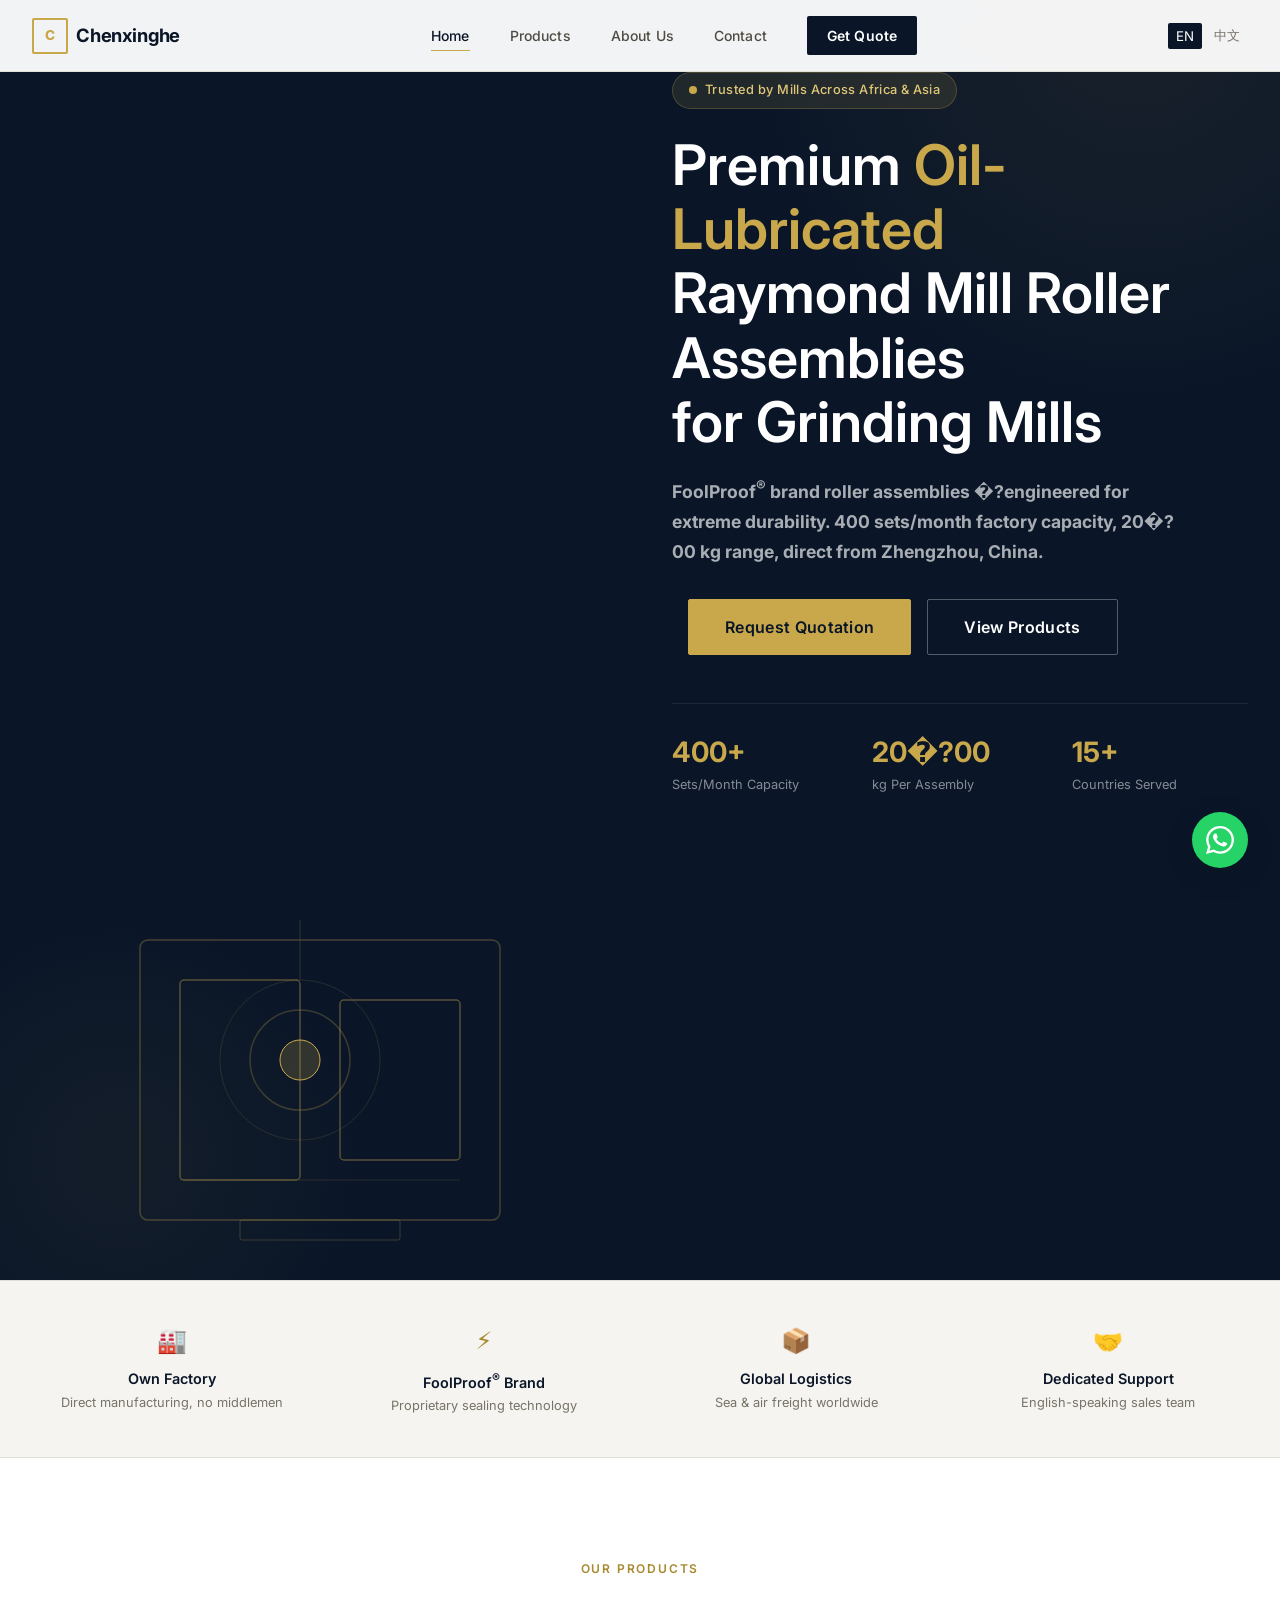
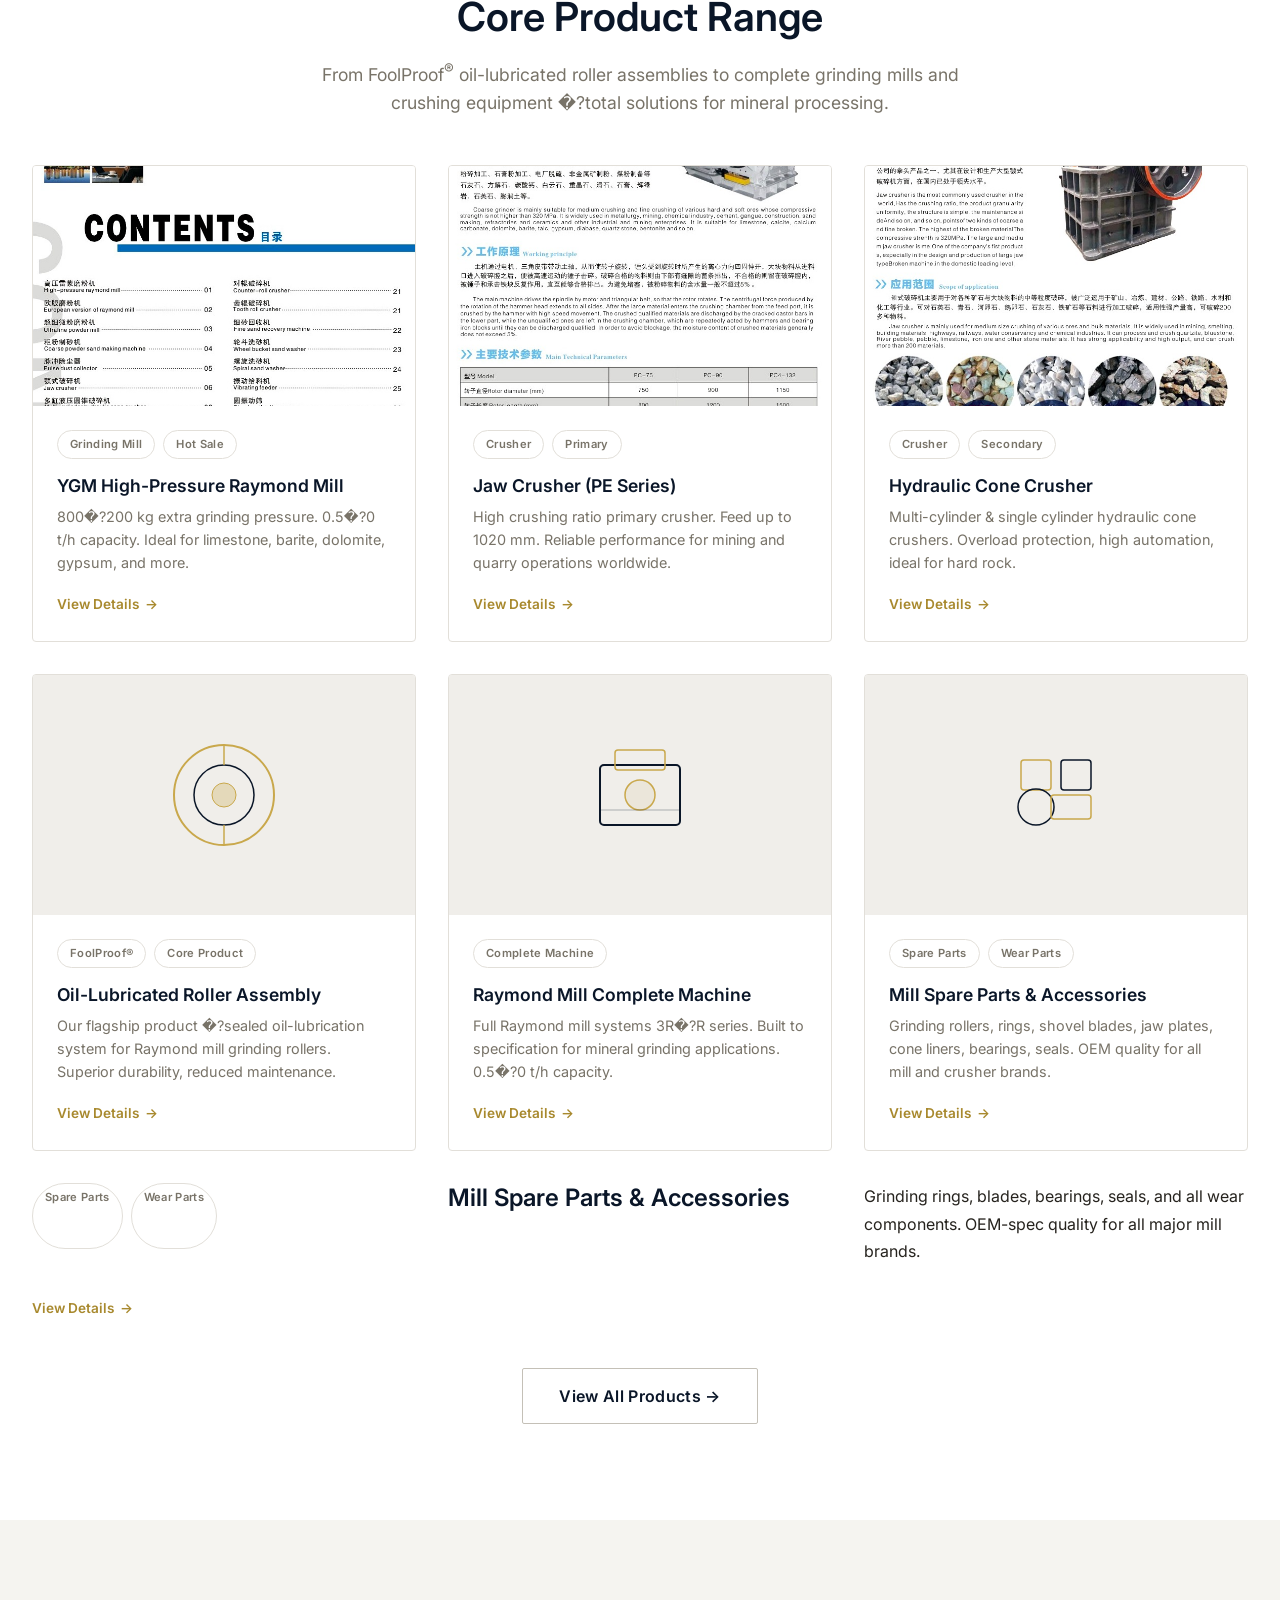
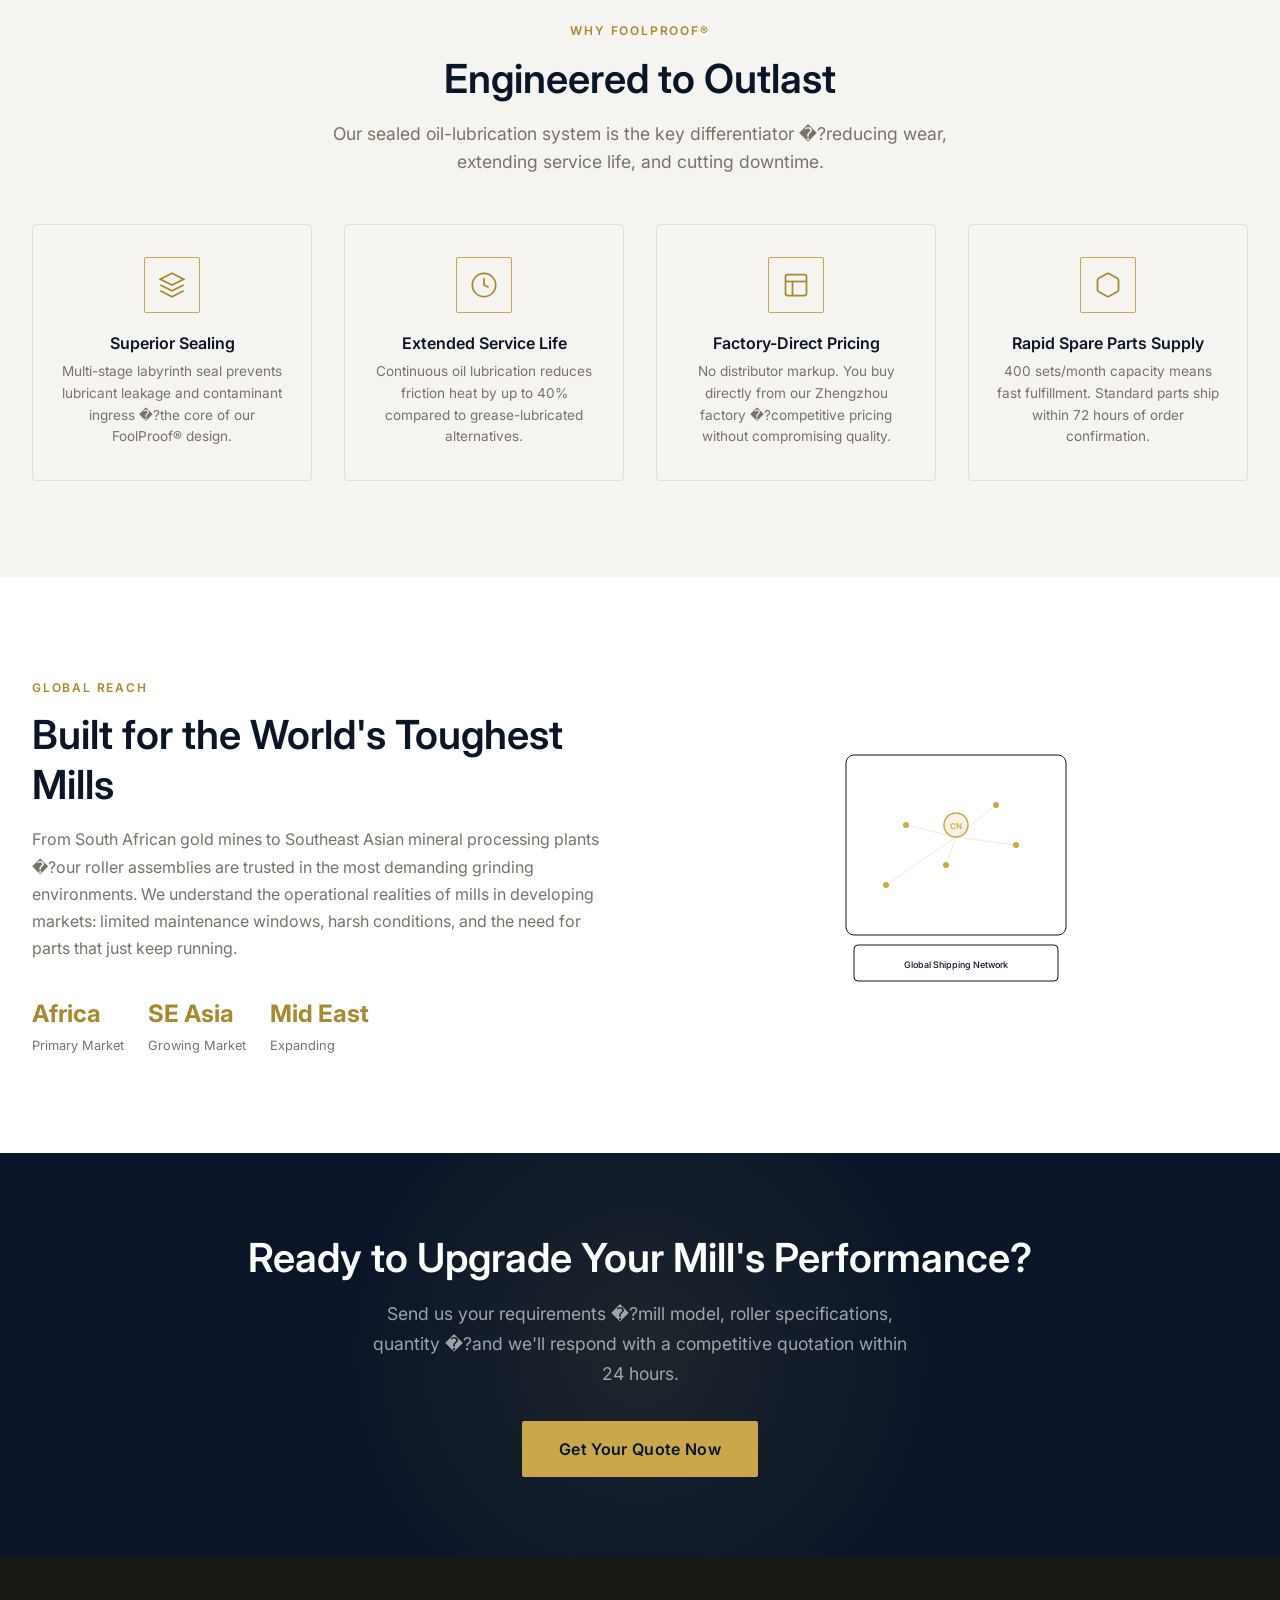
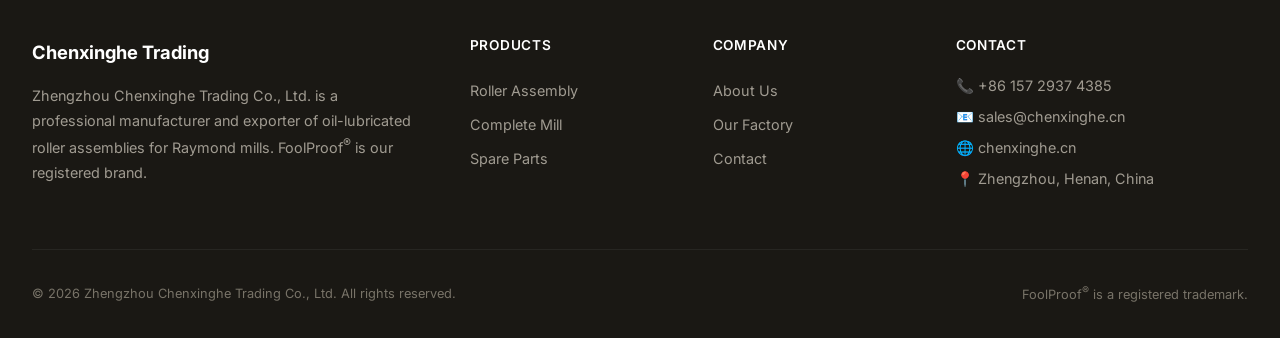
==== commit af78715e: "Add lightbox zoom, processed product images, update all pages" ====
--- a/index.html
+++ b/index.html
@@ -1,457 +1,457 @@
-<!DOCTYPE html>
-<html lang="en">
-<head>
-  <meta charset="UTF-8">
-  <meta name="viewport" content="width=device-width, initial-scale=1.0">
-  <meta name="description" content="Zhengzhou Chenxinghe Trading Co., Ltd. — Professional manufacturer of FoolProof® Raymond Mill Oil-Lubricated Roller Assemblies. Factory-direct pricing, 400 sets/month capacity, shipping to Africa & Southeast Asia.">
-  <meta name="keywords" content="Raymond mill oil assembly, oil-lubricated roller, FoolProof, grinding mill parts, Raymond mill spare parts, mining equipment, Chenxinghe">
-  <meta name="author" content="Zhengzhou Chenxinghe Trading Co., Ltd.">
-  <meta name="robots" content="index, follow">
-  <link rel="canonical" href="https://chenxinghe.cn/">
-  <title>Chenxinghe Trading — FoolProof® Raymond Mill Oil Assembly | Raymond Mill Parts Manufacturer</title>
-  <link rel="stylesheet" href="css/style.css">
-  <link rel="preconnect" href="https://fonts.googleapis.com">
-  <link rel="preconnect" href="https://fonts.gstatic.com" crossorigin>
-  <link href="https://fonts.googleapis.com/css2?family=Inter:wght@400;500;600;700;800&display=swap" rel="stylesheet">
-  <link rel="icon" type="image/svg+xml" href="data:image/svg+xml,%3Csvg xmlns='http://www.w3.org/2000/svg' viewBox='0 0 32 32'%3E%3Crect width='32' height='32' rx='4' fill='%230a1628'/%3E%3Ctext x='16' y='22' text-anchor='middle' fill='%23c9a84c' font-size='18' font-weight='bold'%3EC%3C/text%3E%3C/svg%3E">
-
-  <!-- Open Graph -->
-  <meta property="og:title" content="Chenxinghe Trading — FoolProof® Oil-Lubricated Roller Assembly">
-  <meta property="og:description" content="Professional Raymond Mill parts manufacturer. Factory-direct quality, global shipping.">
-  <meta property="og:url" content="https://chenxinghe.cn/">
-  <meta property="og:type" content="website">
-  <meta property="og:site_name" content="Chenxinghe Trading">
-
-  <!-- Structured Data -->
-  <script type="application/ld+json">
-  {
-    "@context": "https://schema.org",
-    "@type": "Organization",
-    "name": "Zhengzhou Chenxinghe Trading Co., Ltd.",
-    "url": "https://chenxinghe.cn",
-    "logo": "https://chenxinghe.cn/images/logo.png",
-    "description": "Professional manufacturer of oil-lubricated roller assemblies for Raymond mills.",
-    "address": {
-      "@type": "PostalAddress",
-      "addressLocality": "Zhengzhou",
-      "addressCountry": "CN"
-    },
-    "contactPoint": {
-      "@type": "ContactPoint",
-      "telephone": "+86-15729374385",
-      "contactType": "sales",
-      "availableLanguage": ["English", "Chinese"]
-    },
-    "sameAs": []
-  }
-  </script>
-</head>
-<body>
-
-  <!-- Header -->
-  <header class="header" id="header">
-    <div class="container">
-      <a href="index.html" class="logo">
-        <span class="logo-icon">C</span>
-        Chenxinghe
-      </a>
-      <nav class="nav" id="nav">
-        <a href="index.html" class="active">Home</a>
-        <a href="products.html">Products</a>
-        <a href="about.html">About Us</a>
-        <a href="contact.html">Contact</a>
-        <a href="contact.html" class="nav-cta">Get Quote</a>
-      </nav>
-      <div class="lang-switch">
-        <button class="active" onclick="location.href='index.html'">EN</button>
-        <button onclick="location.href='index-zh.html'">中文</button>
-      </div>
-      <button class="mobile-toggle" id="mobileToggle" aria-label="Menu">
-        <span></span><span></span><span></span>
-      </button>
-    </div>
-  </header>
-
-  <!-- Mobile Nav -->
-  <div class="mobile-nav" id="mobileNav">
-    <a href="index.html">Home</a>
-    <a href="products.html">Products</a>
-    <a href="about.html">About Us</a>
-    <a href="contact.html">Contact</a>
-    <a href="contact.html" style="color: var(--color-gold-dark); font-weight: 700;">Get Quote →</a>
-  </div>
-
-  <!-- Hero -->
-  <section class="hero">
-    <div class="container">
-      <div class="hero-content">
-        <div class="hero-badge">
-          <span class="dot"></span>
-          Trusted by Mills Across Africa &amp; Asia
-        </div>
-        <h1>
-          Premium <span>Oil-Lubricated</span><br>Raymond Mill Roller Assemblies<br>for Grinding Mills
-        </h1>
-        <p>
-          FoolProof<sup>&reg;</sup> brand roller assemblies — engineered for extreme durability. 
-          400 sets/month factory capacity, 20–600 kg range, direct from Zhengzhou, China.
-        </p>
-        <div class="hero-actions">
-          <a href="contact.html" class="btn btn-primary btn-lg">Request Quotation</a>
-          <a href="products.html" class="btn btn-outline btn-lg">View Products</a>
-        </div>
-        <div class="hero-stats">
-          <div class="stat-item">
-            <div class="stat-number">400+</div>
-            <div class="stat-label">Sets/Month Capacity</div>
-          </div>
-          <div class="stat-item">
-            <div class="stat-number">20–600</div>
-            <div class="stat-label">kg Per Assembly</div>
-          </div>
-          <div class="stat-item">
-            <div class="stat-number">15+</div>
-            <div class="stat-label">Countries Served</div>
-          </div>
-        </div>
-      </div>
-      <div class="hero-visual">
-        <!-- Abstract industrial SVG illustration -->
-        <svg width="480" height="420" viewBox="0 0 480 420" fill="none" xmlns="http://www.w3.org/2000/svg">
-          <rect x="60" y="80" width="360" height="280" rx="8" stroke="#c9a84c" stroke-width="1.5" stroke-opacity="0.3" fill="none"/>
-          <rect x="100" y="120" width="120" height="200" rx="4" stroke="#c9a84c" stroke-width="1.5" stroke-opacity="0.4" fill="none"/>
-          <rect x="260" y="140" width="120" height="160" rx="4" stroke="#c9a84c" stroke-width="1.5" stroke-opacity="0.4" fill="none"/>
-          <circle cx="220" cy="200" r="80" stroke="#c9a84c" stroke-width="1" stroke-opacity="0.15" fill="none"/>
-          <circle cx="220" cy="200" r="50" stroke="#c9a84c" stroke-width="1.5" stroke-opacity="0.25" fill="none"/>
-          <circle cx="220" cy="200" r="20" fill="#c9a84c" fill-opacity="0.2" stroke="#c9a84c" stroke-width="1"/>
-          <line x1="220" y1="60" x2="220" y2="120" stroke="#c9a84c" stroke-width="1" stroke-opacity="0.2"/>
-          <line x1="100" y1="320" x2="380" y2="320" stroke="#c9a84c" stroke-width="1" stroke-opacity="0.15"/>
-          <rect x="160" y="360" width="160" height="20" rx="2" stroke="#c9a84c" stroke-width="1" stroke-opacity="0.25" fill="none"/>
-        </svg>
-      </div>
-    </div>
-  </section>
-
-  <!-- Trust Bar -->
-  <div class="trust-bar">
-    <div class="container">
-      <div class="trust-grid">
-        <div class="trust-item">
-          <div class="icon">&#127981;</div>
-          <h4>Own Factory</h4>
-          <p>Direct manufacturing, no middlemen</p>
-        </div>
-        <div class="trust-item">
-          <div class="icon">&#9889;</div>
-          <h4>FoolProof<sup>&reg;</sup> Brand</h4>
-          <p>Proprietary sealing technology</p>
-        </div>
-        <div class="trust-item">
-          <div class="icon">&#128230;</div>
-          <h4>Global Logistics</h4>
-          <p>Sea &amp; air freight worldwide</p>
-        </div>
-        <div class="trust-item">
-          <div class="icon">&#129309;</div>
-          <h4>Dedicated Support</h4>
-          <p>English-speaking sales team</p>
-        </div>
-      </div>
-    </div>
-  </div>
-
-  <!-- Featured Products -->
-  <section class="section" id="products">
-    <div class="container">
-      <div class="text-center" style="margin-bottom: 3rem;">
-        <span class="section-label">Our Products</span>
-        <h2 class="section-title">Core Product Range</h2>
-        <p class="section-subtitle" style="margin: 0 auto;">
-          From FoolProof<sup>&reg;</sup> oil-lubricated roller assemblies to complete grinding mills and crushing equipment — total solutions for mineral processing.
-        </p>
-      </div>
-      <div class="grid grid-3 gap-8">
-        <!-- Product 1 -->
-        <div class="product-card fade-in">
-          <div class="product-card-image">
-            <img src="images/gaofeng/gaofeng_page3_img1.jpeg" alt="High-Pressure Raymond Mill" style="width:100%;height:100%;object-fit:cover;object-position:center top;">
-          </div>
-          <div class="product-card-body">
-            <div class="product-tags">
-              <span class="product-tag">Grinding Mill</span>
-              <span class="product-tag">Hot Sale</span>
-            </div>
-            <h3>YGM High-Pressure Raymond Mill</h3>
-            <p>800–1200 kg extra grinding pressure. 0.5–40 t/h capacity. Ideal for limestone, barite, dolomite, gypsum, and more.</p>
-            <a href="products.html#grinding-mills" class="product-link">View Details <span>&rarr;</span></a>
-          </div>
-        </div>
-        <!-- Product 2 -->
-        <div class="product-card fade-in">
-          <div class="product-card-image">
-            <img src="images/gaofeng/gaofeng_page5_img1.jpeg" alt="Jaw Crusher" style="width:100%;height:100%;object-fit:cover;">
-          </div>
-          <div class="product-card-body">
-            <div class="product-tags">
-              <span class="product-tag">Crusher</span>
-              <span class="product-tag">Primary</span>
-            </div>
-            <h3>Jaw Crusher (PE Series)</h3>
-            <p>High crushing ratio primary crusher. Feed up to 1020 mm. Reliable performance for mining and quarry operations worldwide.</p>
-            <a href="products.html#crushing-equipment" class="product-link">View Details <span>&rarr;</span></a>
-          </div>
-        </div>
-        <!-- Product 3 -->
-        <div class="product-card fade-in">
-          <div class="product-card-image">
-            <img src="images/gaofeng/gaofeng_page6_img1.jpeg" alt="Cone Crusher" style="width:100%;height:100%;object-fit:cover;object-position:left center;">
-          </div>
-          <div class="product-card-body">
-            <div class="product-tags">
-              <span class="product-tag">Crusher</span>
-              <span class="product-tag">Secondary</span>
-            </div>
-            <h3>Hydraulic Cone Crusher</h3>
-            <p>Multi-cylinder &amp; single cylinder hydraulic cone crushers. Overload protection, high automation, ideal for hard rock.</p>
-            <a href="products.html#crushing-equipment" class="product-link">View Details <span>&rarr;</span></a>
-          </div>
-        </div>
-        <!-- Product 4 -->
-        <div class="product-card fade-in">
-          <div class="product-card-image">
-            <svg width="120" height="120" viewBox="0 0 120 120" fill="none" xmlns="http://www.w3.org/2000/svg">
-              <circle cx="60" cy="60" r="50" stroke="#c9a84c" stroke-width="2" fill="none"/>
-              <circle cx="60" cy="60" r="30" stroke="#0a1628" stroke-width="1.5" fill="none"/>
-              <circle cx="60" cy="60" r="12" fill="#c9a84c" fill-opacity="0.3" stroke="#c9a84c" stroke-width="1"/>
-              <line x1="60" y1="10" x2="60" y2="30" stroke="#c9a84c" stroke-width="1.5"/>
-              <line x1="60" y1="90" x2="60" y2="110" stroke="#c9a84c" stroke-width="1.5"/>
-            </svg>
-          </div>
-          <div class="product-card-body">
-            <div class="product-tags">
-              <span class="product-tag">FoolProof&reg;</span>
-              <span class="product-tag">Core Product</span>
-            </div>
-            <h3>Oil-Lubricated Roller Assembly</h3>
-            <p>Our flagship product — sealed oil-lubrication system for Raymond mill grinding rollers. Superior durability, reduced maintenance.</p>
-            <a href="products.html#roller-assembly" class="product-link">View Details <span>&rarr;</span></a>
-          </div>
-        </div>
-        <!-- Product 5 -->
-        <div class="product-card fade-in">
-          <div class="product-card-image">
-            <svg width="120" height="120" viewBox="0 0 120 120" fill="none" xmlns="http://www.w3.org/2000/svg">
-              <rect x="20" y="30" width="80" height="60" rx="4" stroke="#0a1628" stroke-width="2" fill="none"/>
-              <rect x="35" y="15" width="50" height="20" rx="3" stroke="#c9a84c" stroke-width="1.5" fill="none"/>
-              <circle cx="60" cy="60" r="15" stroke="#c9a84c" stroke-width="1.5" fill="#c9a84c" fill-opacity="0.1"/>
-              <line x1="20" y1="75" x2="100" y2="75" stroke="#0a1628" stroke-width="1" stroke-opacity="0.3"/>
-            </svg>
-          </div>
-          <div class="product-card-body">
-            <div class="product-tags">
-              <span class="product-tag">Complete Machine</span>
-            </div>
-            <h3>Raymond Mill Complete Machine</h3>
-            <p>Full Raymond mill systems 3R–6R series. Built to specification for mineral grinding applications. 0.5–40 t/h capacity.</p>
-            <a href="products.html#complete-mill" class="product-link">View Details <span>&rarr;</span></a>
-          </div>
-        </div>
-        <!-- Product 6 -->
-        <div class="product-card fade-in">
-          <div class="product-card-image">
-            <svg width="120" height="120" viewBox="0 0 120 120" fill="none" xmlns="http://www.w3.org/2000/svg">
-              <rect x="25" y="25" width="30" height="30" rx="3" stroke="#c9a84c" stroke-width="1.5" fill="none"/>
-              <rect x="65" y="25" width="30" height="30" rx="3" stroke="#0a1628" stroke-width="1.5" fill="none"/>
-              <circle cx="40" cy="72" r="18" stroke="#0a1628" stroke-width="1.5" fill="none"/>
-              <rect x="55" y="60" width="40" height="24" rx="3" stroke="#c9a84c" stroke-width="1.5" fill="none"/>
-            </svg>
-          </div>
-          <div class="product-card-body">
-            <div class="product-tags">
-              <span class="product-tag">Spare Parts</span>
-              <span class="product-tag">Wear Parts</span>
-            </div>
-            <h3>Mill Spare Parts &amp; Accessories</h3>
-            <p>Grinding rollers, rings, shovel blades, jaw plates, cone liners, bearings, seals. OEM quality for all mill and crusher brands.</p>
-            <a href="products.html#spare-parts" class="product-link">View Details <span>&rarr;</span></a>
-          </div>
-        </div>
-            <div class="product-tags">
-              <span class="product-tag">Spare Parts</span>
-              <span class="product-tag">Wear Parts</span>
-            </div>
-            <h3>Mill Spare Parts &amp; Accessories</h3>
-            <p>Grinding rings, blades, bearings, seals, and all wear components. OEM-spec quality for all major mill brands.</p>
-            <a href="products.html#spare-parts" class="product-link">View Details <span>&rarr;</span></a>
-          </div>
-        </div>
-      </div>
-      <div class="text-center" style="margin-top: 3rem;">
-        <a href="products.html" class="btn btn-outline-dark btn-lg">View All Products &rarr;</a>
-      </div>
-    </div>
-  </section>
-
-  <!-- Why Choose Us -->
-  <section class="section" style="background: var(--color-off-white);">
-    <div class="container">
-      <div class="text-center" style="margin-bottom: 3rem;">
-        <span class="section-label">Why FoolProof&reg;</span>
-        <h2 class="section-title">Engineered to Outlast</h2>
-        <p class="section-subtitle" style="margin: 0 auto;">
-          Our sealed oil-lubrication system is the key differentiator — reducing wear, extending service life, and cutting downtime.
-        </p>
-      </div>
-      <div class="advantage-grid">
-        <div class="advantage-item fade-in">
-          <div class="advantage-icon">
-            <svg viewBox="0 0 24 24" fill="none" stroke="currentColor" stroke-width="1.5">
-              <path d="M12 2L2 7l10 5 10-5-10-5z"/>
-              <path d="M2 17l10 5 10-5"/>
-              <path d="M2 12l10 5 10-5"/>
-            </svg>
-          </div>
-          <h4>Superior Sealing</h4>
-          <p>Multi-stage labyrinth seal prevents lubricant leakage and contaminant ingress — the core of our FoolProof&reg; design.</p>
-        </div>
-        <div class="advantage-item fade-in">
-          <div class="advantage-icon">
-            <svg viewBox="0 0 24 24" fill="none" stroke="currentColor" stroke-width="1.5">
-              <circle cx="12" cy="12" r="10"/>
-              <path d="M12 6v6l4 2"/>
-            </svg>
-          </div>
-          <h4>Extended Service Life</h4>
-          <p>Continuous oil lubrication reduces friction heat by up to 40% compared to grease-lubricated alternatives.</p>
-        </div>
-        <div class="advantage-item fade-in">
-          <div class="advantage-icon">
-            <svg viewBox="0 0 24 24" fill="none" stroke="currentColor" stroke-width="1.5">
-              <rect x="3" y="3" width="18" height="18" rx="2"/>
-              <path d="M3 9h18"/>
-              <path d="M9 21V9"/>
-            </svg>
-          </div>
-          <h4>Factory-Direct Pricing</h4>
-          <p>No distributor markup. You buy directly from our Zhengzhou factory — competitive pricing without compromising quality.</p>
-        </div>
-        <div class="advantage-item fade-in">
-          <div class="advantage-icon">
-            <svg viewBox="0 0 24 24" fill="none" stroke="currentColor" stroke-width="1.5">
-              <path d="M21 16V8a2 2 0 00-1-1.73l-7-4a2 2 0 00-2 0l-7 4A2 2 0 003 8v8a2 2 0 001 1.73l7 4a2 2 0 002 0l7-4A2 2 0 0021 16z"/>
-            </svg>
-          </div>
-          <h4>Rapid Spare Parts Supply</h4>
-          <p>400 sets/month capacity means fast fulfillment. Standard parts ship within 72 hours of order confirmation.</p>
-        </div>
-      </div>
-    </div>
-  </section>
-
-  <!-- Target Markets -->
-  <section class="section">
-    <div class="container">
-      <div class="grid grid-2 gap-12" style="align-items: center;">
-        <div class="fade-in">
-          <span class="section-label">Global Reach</span>
-          <h2>Built for the World's Toughest Mills</h2>
-          <p style="color: var(--color-gray-500); margin: 1rem 0; line-height: 1.7;">
-            From South African gold mines to Southeast Asian mineral processing plants — our roller assemblies are trusted in the most demanding grinding environments. We understand the operational realities of mills in developing markets: limited maintenance windows, harsh conditions, and the need for parts that just keep running.
-          </p>
-          <div style="display: flex; gap: 1.5rem; margin-top: 2rem;">
-            <div>
-              <div style="font-size: 1.5rem; font-weight: 700; color: var(--color-gold-dark);">Africa</div>
-              <div style="font-size: 0.8rem; color: var(--color-gray-500);">Primary Market</div>
-            </div>
-            <div>
-              <div style="font-size: 1.5rem; font-weight: 700; color: var(--color-gold-dark);">SE Asia</div>
-              <div style="font-size: 0.8rem; color: var(--color-gray-500);">Growing Market</div>
-            </div>
-            <div>
-              <div style="font-size: 1.5rem; font-weight: 700; color: var(--color-gold-dark);">Mid East</div>
-              <div style="font-size: 0.8rem; color: var(--color-gray-500);">Expanding</div>
-            </div>
-          </div>
-        </div>
-        <div class="fade-in" style="display: flex; justify-content: center;">
-          <svg width="380" height="280" viewBox="0 0 380 280" fill="none" xmlns="http://www.w3.org/2000/svg">
-            <rect x="80" y="30" width="220" height="180" rx="8" stroke="#0a1628" stroke-width="1" fill="none"/>
-            <circle cx="140" cy="100" r="3" fill="#c9a84c"/>
-            <circle cx="230" cy="80" r="3" fill="#c9a84c"/>
-            <circle cx="180" cy="140" r="3" fill="#c9a84c"/>
-            <circle cx="120" cy="160" r="3" fill="#c9a84c"/>
-            <circle cx="250" cy="120" r="3" fill="#c9a84c"/>
-            <circle cx="190" cy="100" r="12" stroke="#c9a84c" stroke-width="1.5" fill="#c9a84c" fill-opacity="0.15"/>
-            <text x="190" y="104" text-anchor="middle" fill="#c9a84c" font-size="8" font-weight="600">CN</text>
-            <line x1="190" y1="112" x2="140" y2="100" stroke="#c9a84c" stroke-width="0.5" stroke-opacity="0.5"/>
-            <line x1="190" y1="112" x2="230" y2="80" stroke="#c9a84c" stroke-width="0.5" stroke-opacity="0.5"/>
-            <line x1="190" y1="112" x2="180" y2="140" stroke="#c9a84c" stroke-width="0.5" stroke-opacity="0.5"/>
-            <line x1="190" y1="112" x2="120" y2="160" stroke="#c9a84c" stroke-width="0.5" stroke-opacity="0.5"/>
-            <line x1="190" y1="112" x2="250" y2="120" stroke="#c9a84c" stroke-width="0.5" stroke-opacity="0.5"/>
-            <rect x="88" y="220" width="204" height="36" rx="4" stroke="#0a1628" stroke-width="1" fill="none"/>
-            <text x="190" y="243" text-anchor="middle" fill="#0a1628" font-size="9" font-weight="500">Global Shipping Network</text>
-          </svg>
-        </div>
-      </div>
-    </div>
-  </section>
-
-  <!-- CTA -->
-  <section class="cta-banner">
-    <div class="container">
-      <h2>Ready to Upgrade Your Mill's Performance?</h2>
-      <p>Send us your requirements — mill model, roller specifications, quantity — and we'll respond with a competitive quotation within 24 hours.</p>
-      <a href="contact.html" class="btn btn-primary btn-lg">Get Your Quote Now</a>
-    </div>
-  </section>
-
-  <!-- Footer -->
-  <footer class="footer">
-    <div class="container">
-      <div class="footer-grid">
-        <div class="footer-about">
-          <div class="footer-logo">Chenxinghe Trading</div>
-          <p>Zhengzhou Chenxinghe Trading Co., Ltd. is a professional manufacturer and exporter of oil-lubricated roller assemblies for Raymond mills. FoolProof<sup>&reg;</sup> is our registered brand.</p>
-        </div>
-        <div>
-          <h4>Products</h4>
-          <a href="products.html#roller-assembly">Roller Assembly</a>
-          <a href="products.html#complete-mill">Complete Mill</a>
-          <a href="products.html#spare-parts">Spare Parts</a>
-        </div>
-        <div>
-          <h4>Company</h4>
-          <a href="about.html">About Us</a>
-          <a href="about.html#factory">Our Factory</a>
-          <a href="contact.html">Contact</a>
-        </div>
-        <div>
-          <h4>Contact</h4>
-          <div class="footer-contact">
-            <p>&#128222; +86 157 2937 4385</p>
-            <p>&#128231; sales@chenxinghe.cn</p>
-            <p>&#127760; chenxinghe.cn</p>
-            <p>&#128205; Zhengzhou, Henan, China</p>
-          </div>
-        </div>
-      </div>
-      <div class="footer-bottom">
-        <span>&copy; 2026 Zhengzhou Chenxinghe Trading Co., Ltd. All rights reserved.</span>
-        <span>FoolProof<sup>&reg;</sup> is a registered trademark.</span>
-      </div>
-    </div>
-  </footer>
-
-  <!-- WhatsApp Float -->
-  <a href="https://wa.me/8615729374385" class="whatsapp-float" target="_blank" rel="noopener" aria-label="Chat on WhatsApp">
-    <svg viewBox="0 0 24 24"><path d="M17.472 14.382c-.297-.149-1.758-.867-2.03-.967-.273-.099-.471-.148-.67.15-.197.297-.767.966-.94 1.164-.173.199-.347.223-.644.075-.297-.15-1.255-.463-2.39-1.475-.883-.788-1.48-1.761-1.653-2.059-.173-.297-.018-.458.13-.606.134-.133.298-.347.446-.52.149-.174.198-.298.298-.497.099-.198.05-.371-.025-.52-.075-.149-.669-1.612-.916-2.207-.242-.579-.487-.5-.669-.51-.173-.008-.371-.01-.57-.01-.198 0-.52.074-.792.372-.272.297-1.04 1.016-1.04 2.479 0 1.462 1.065 2.875 1.213 3.074.149.198 2.096 3.2 5.077 4.487.709.306 1.262.489 1.694.625.712.227 1.36.195 1.871.118.571-.085 1.758-.719 2.006-1.413.248-.694.248-1.289.173-1.413-.074-.124-.272-.198-.57-.347m-5.421 7.403h-.004a9.87 9.87 0 01-5.031-1.378l-.361-.214-3.741.982.998-3.648-.235-.374a9.86 9.86 0 01-1.51-5.26c.001-5.45 4.436-9.884 9.888-9.884 2.64 0 5.122 1.03 6.988 2.898a9.825 9.825 0 012.893 6.994c-.003 5.45-4.437 9.884-9.885 9.884m8.413-18.297A11.815 11.815 0 0012.05 0C5.495 0 .16 5.335.157 11.892c0 2.096.547 4.142 1.588 5.945L.057 24l6.305-1.654a11.882 11.882 0 005.683 1.448h.005c6.554 0 11.89-5.335 11.893-11.893a11.821 11.821 0 00-3.48-8.413z"/></svg>
-  </a>
-
-  <!-- Back to Top -->
-  <button class="back-to-top" id="backToTop" aria-label="Back to top">
-    <svg width="18" height="18" viewBox="0 0 24 24" fill="none" stroke="currentColor" stroke-width="2"><path d="M18 15l-6-6-6 6"/></svg>
-  </button>
-
-  <script src="js/main.js"></script>
-</body>
-</html>
+<!DOCTYPE html>
+<html lang="en">
+<head>
+  <meta charset="UTF-8">
+  <meta name="viewport" content="width=device-width, initial-scale=1.0">
+  <meta name="description" content="Zhengzhou Chenxinghe Trading Co., Ltd. �?Professional manufacturer of FoolProof® Raymond Mill Oil-Lubricated Roller Assemblies. Factory-direct pricing, 400 sets/month capacity, shipping to Africa & Southeast Asia.">
+  <meta name="keywords" content="Raymond mill oil assembly, oil-lubricated roller, FoolProof, grinding mill parts, Raymond mill spare parts, mining equipment, Chenxinghe">
+  <meta name="author" content="Zhengzhou Chenxinghe Trading Co., Ltd.">
+  <meta name="robots" content="index, follow">
+  <link rel="canonical" href="https://chenxinghe.cn/">
+  <title>Chenxinghe Trading �?FoolProof® Raymond Mill Oil Assembly | Raymond Mill Parts Manufacturer</title>
+  <link rel="stylesheet" href="css/style.css">
+  <link rel="preconnect" href="https://fonts.googleapis.com">
+  <link rel="preconnect" href="https://fonts.gstatic.com" crossorigin>
+  <link href="https://fonts.googleapis.com/css2?family=Inter:wght@400;500;600;700;800&display=swap" rel="stylesheet">
+  <link rel="icon" type="image/svg+xml" href="data:image/svg+xml,%3Csvg xmlns='http://www.w3.org/2000/svg' viewBox='0 0 32 32'%3E%3Crect width='32' height='32' rx='4' fill='%230a1628'/%3E%3Ctext x='16' y='22' text-anchor='middle' fill='%23c9a84c' font-size='18' font-weight='bold'%3EC%3C/text%3E%3C/svg%3E">
+
+  <!-- Open Graph -->
+  <meta property="og:title" content="Chenxinghe Trading �?FoolProof® Oil-Lubricated Roller Assembly">
+  <meta property="og:description" content="Professional Raymond Mill parts manufacturer. Factory-direct quality, global shipping.">
+  <meta property="og:url" content="https://chenxinghe.cn/">
+  <meta property="og:type" content="website">
+  <meta property="og:site_name" content="Chenxinghe Trading">
+
+  <!-- Structured Data -->
+  <script type="application/ld+json">
+  {
+    "@context": "https://schema.org",
+    "@type": "Organization",
+    "name": "Zhengzhou Chenxinghe Trading Co., Ltd.",
+    "url": "https://chenxinghe.cn",
+    "logo": "https://chenxinghe.cn/images/logo.png",
+    "description": "Professional manufacturer of oil-lubricated roller assemblies for Raymond mills.",
+    "address": {
+      "@type": "PostalAddress",
+      "addressLocality": "Zhengzhou",
+      "addressCountry": "CN"
+    },
+    "contactPoint": {
+      "@type": "ContactPoint",
+      "telephone": "+86-15729374385",
+      "contactType": "sales",
+      "availableLanguage": ["English", "Chinese"]
+    },
+    "sameAs": []
+  }
+  </script>
+</head>
+<body>
+
+  <!-- Header -->
+  <header class="header" id="header">
+    <div class="container">
+      <a href="index.html" class="logo">
+        <span class="logo-icon">C</span>
+        Chenxinghe
+      </a>
+      <nav class="nav" id="nav">
+        <a href="index.html" class="active">Home</a>
+        <a href="products.html">Products</a>
+        <a href="about.html">About Us</a>
+        <a href="contact.html">Contact</a>
+        <a href="contact.html" class="nav-cta">Get Quote</a>
+      </nav>
+      <div class="lang-switch">
+        <button class="active" onclick="location.href='index.html'">EN</button>
+        <button onclick="location.href='index-zh.html'">中文</button>
+      </div>
+      <button class="mobile-toggle" id="mobileToggle" aria-label="Menu">
+        <span></span><span></span><span></span>
+      </button>
+    </div>
+  </header>
+
+  <!-- Mobile Nav -->
+  <div class="mobile-nav" id="mobileNav">
+    <a href="index.html">Home</a>
+    <a href="products.html">Products</a>
+    <a href="about.html">About Us</a>
+    <a href="contact.html">Contact</a>
+    <a href="contact.html" style="color: var(--color-gold-dark); font-weight: 700;">Get Quote �?/a>
+  </div>
+
+  <!-- Hero -->
+  <section class="hero">
+    <div class="container">
+      <div class="hero-content">
+        <div class="hero-badge">
+          <span class="dot"></span>
+          Trusted by Mills Across Africa &amp; Asia
+        </div>
+        <h1>
+          Premium <span>Oil-Lubricated</span><br>Raymond Mill Roller Assemblies<br>for Grinding Mills
+        </h1>
+        <p>
+          FoolProof<sup>&reg;</sup> brand roller assemblies �?engineered for extreme durability. 
+          400 sets/month factory capacity, 20�?00 kg range, direct from Zhengzhou, China.
+        </p>
+        <div class="hero-actions">
+          <a href="contact.html" class="btn btn-primary btn-lg">Request Quotation</a>
+          <a href="products.html" class="btn btn-outline btn-lg">View Products</a>
+        </div>
+        <div class="hero-stats">
+          <div class="stat-item">
+            <div class="stat-number">400+</div>
+            <div class="stat-label">Sets/Month Capacity</div>
+          </div>
+          <div class="stat-item">
+            <div class="stat-number">20�?00</div>
+            <div class="stat-label">kg Per Assembly</div>
+          </div>
+          <div class="stat-item">
+            <div class="stat-number">15+</div>
+            <div class="stat-label">Countries Served</div>
+          </div>
+        </div>
+      </div>
+      <div class="hero-visual">
+        <!-- Abstract industrial SVG illustration -->
+        <svg width="480" height="420" viewBox="0 0 480 420" fill="none" xmlns="http://www.w3.org/2000/svg">
+          <rect x="60" y="80" width="360" height="280" rx="8" stroke="#c9a84c" stroke-width="1.5" stroke-opacity="0.3" fill="none"/>
+          <rect x="100" y="120" width="120" height="200" rx="4" stroke="#c9a84c" stroke-width="1.5" stroke-opacity="0.4" fill="none"/>
+          <rect x="260" y="140" width="120" height="160" rx="4" stroke="#c9a84c" stroke-width="1.5" stroke-opacity="0.4" fill="none"/>
+          <circle cx="220" cy="200" r="80" stroke="#c9a84c" stroke-width="1" stroke-opacity="0.15" fill="none"/>
+          <circle cx="220" cy="200" r="50" stroke="#c9a84c" stroke-width="1.5" stroke-opacity="0.25" fill="none"/>
+          <circle cx="220" cy="200" r="20" fill="#c9a84c" fill-opacity="0.2" stroke="#c9a84c" stroke-width="1"/>
+          <line x1="220" y1="60" x2="220" y2="120" stroke="#c9a84c" stroke-width="1" stroke-opacity="0.2"/>
+          <line x1="100" y1="320" x2="380" y2="320" stroke="#c9a84c" stroke-width="1" stroke-opacity="0.15"/>
+          <rect x="160" y="360" width="160" height="20" rx="2" stroke="#c9a84c" stroke-width="1" stroke-opacity="0.25" fill="none"/>
+        </svg>
+      </div>
+    </div>
+  </section>
+
+  <!-- Trust Bar -->
+  <div class="trust-bar">
+    <div class="container">
+      <div class="trust-grid">
+        <div class="trust-item">
+          <div class="icon">&#127981;</div>
+          <h4>Own Factory</h4>
+          <p>Direct manufacturing, no middlemen</p>
+        </div>
+        <div class="trust-item">
+          <div class="icon">&#9889;</div>
+          <h4>FoolProof<sup>&reg;</sup> Brand</h4>
+          <p>Proprietary sealing technology</p>
+        </div>
+        <div class="trust-item">
+          <div class="icon">&#128230;</div>
+          <h4>Global Logistics</h4>
+          <p>Sea &amp; air freight worldwide</p>
+        </div>
+        <div class="trust-item">
+          <div class="icon">&#129309;</div>
+          <h4>Dedicated Support</h4>
+          <p>English-speaking sales team</p>
+        </div>
+      </div>
+    </div>
+  </div>
+
+  <!-- Featured Products -->
+  <section class="section" id="products">
+    <div class="container">
+      <div class="text-center" style="margin-bottom: 3rem;">
+        <span class="section-label">Our Products</span>
+        <h2 class="section-title">Core Product Range</h2>
+        <p class="section-subtitle" style="margin: 0 auto;">
+          From FoolProof<sup>&reg;</sup> oil-lubricated roller assemblies to complete grinding mills and crushing equipment �?total solutions for mineral processing.
+        </p>
+      </div>
+      <div class="grid grid-3 gap-8">
+        <!-- Product 1 -->
+        <div class="product-card fade-in">
+          <div class="product-card-image">
+            <img src="images/gaofeng/processed/gaofeng_page3_img1.jpeg" alt="High-Pressure Raymond Mill" style="width:100%;height:100%;object-fit:cover;object-position:center top;">
+          </div>
+          <div class="product-card-body">
+            <div class="product-tags">
+              <span class="product-tag">Grinding Mill</span>
+              <span class="product-tag">Hot Sale</span>
+            </div>
+            <h3>YGM High-Pressure Raymond Mill</h3>
+            <p>800�?200 kg extra grinding pressure. 0.5�?0 t/h capacity. Ideal for limestone, barite, dolomite, gypsum, and more.</p>
+            <a href="products.html#grinding-mills" class="product-link">View Details <span>&rarr;</span></a>
+          </div>
+        </div>
+        <!-- Product 2 -->
+        <div class="product-card fade-in">
+          <div class="product-card-image">
+            <img src="images/gaofeng/processed/gaofeng_page5_img1.jpeg" alt="Jaw Crusher" style="width:100%;height:100%;object-fit:cover;">
+          </div>
+          <div class="product-card-body">
+            <div class="product-tags">
+              <span class="product-tag">Crusher</span>
+              <span class="product-tag">Primary</span>
+            </div>
+            <h3>Jaw Crusher (PE Series)</h3>
+            <p>High crushing ratio primary crusher. Feed up to 1020 mm. Reliable performance for mining and quarry operations worldwide.</p>
+            <a href="products.html#crushing-equipment" class="product-link">View Details <span>&rarr;</span></a>
+          </div>
+        </div>
+        <!-- Product 3 -->
+        <div class="product-card fade-in">
+          <div class="product-card-image">
+            <img src="images/gaofeng/processed/gaofeng_page6_img1.jpeg" alt="Cone Crusher" style="width:100%;height:100%;object-fit:cover;object-position:left center;">
+          </div>
+          <div class="product-card-body">
+            <div class="product-tags">
+              <span class="product-tag">Crusher</span>
+              <span class="product-tag">Secondary</span>
+            </div>
+            <h3>Hydraulic Cone Crusher</h3>
+            <p>Multi-cylinder &amp; single cylinder hydraulic cone crushers. Overload protection, high automation, ideal for hard rock.</p>
+            <a href="products.html#crushing-equipment" class="product-link">View Details <span>&rarr;</span></a>
+          </div>
+        </div>
+        <!-- Product 4 -->
+        <div class="product-card fade-in">
+          <div class="product-card-image">
+            <svg width="120" height="120" viewBox="0 0 120 120" fill="none" xmlns="http://www.w3.org/2000/svg">
+              <circle cx="60" cy="60" r="50" stroke="#c9a84c" stroke-width="2" fill="none"/>
+              <circle cx="60" cy="60" r="30" stroke="#0a1628" stroke-width="1.5" fill="none"/>
+              <circle cx="60" cy="60" r="12" fill="#c9a84c" fill-opacity="0.3" stroke="#c9a84c" stroke-width="1"/>
+              <line x1="60" y1="10" x2="60" y2="30" stroke="#c9a84c" stroke-width="1.5"/>
+              <line x1="60" y1="90" x2="60" y2="110" stroke="#c9a84c" stroke-width="1.5"/>
+            </svg>
+          </div>
+          <div class="product-card-body">
+            <div class="product-tags">
+              <span class="product-tag">FoolProof&reg;</span>
+              <span class="product-tag">Core Product</span>
+            </div>
+            <h3>Oil-Lubricated Roller Assembly</h3>
+            <p>Our flagship product �?sealed oil-lubrication system for Raymond mill grinding rollers. Superior durability, reduced maintenance.</p>
+            <a href="products.html#roller-assembly" class="product-link">View Details <span>&rarr;</span></a>
+          </div>
+        </div>
+        <!-- Product 5 -->
+        <div class="product-card fade-in">
+          <div class="product-card-image">
+            <svg width="120" height="120" viewBox="0 0 120 120" fill="none" xmlns="http://www.w3.org/2000/svg">
+              <rect x="20" y="30" width="80" height="60" rx="4" stroke="#0a1628" stroke-width="2" fill="none"/>
+              <rect x="35" y="15" width="50" height="20" rx="3" stroke="#c9a84c" stroke-width="1.5" fill="none"/>
+              <circle cx="60" cy="60" r="15" stroke="#c9a84c" stroke-width="1.5" fill="#c9a84c" fill-opacity="0.1"/>
+              <line x1="20" y1="75" x2="100" y2="75" stroke="#0a1628" stroke-width="1" stroke-opacity="0.3"/>
+            </svg>
+          </div>
+          <div class="product-card-body">
+            <div class="product-tags">
+              <span class="product-tag">Complete Machine</span>
+            </div>
+            <h3>Raymond Mill Complete Machine</h3>
+            <p>Full Raymond mill systems 3R�?R series. Built to specification for mineral grinding applications. 0.5�?0 t/h capacity.</p>
+            <a href="products.html#complete-mill" class="product-link">View Details <span>&rarr;</span></a>
+          </div>
+        </div>
+        <!-- Product 6 -->
+        <div class="product-card fade-in">
+          <div class="product-card-image">
+            <svg width="120" height="120" viewBox="0 0 120 120" fill="none" xmlns="http://www.w3.org/2000/svg">
+              <rect x="25" y="25" width="30" height="30" rx="3" stroke="#c9a84c" stroke-width="1.5" fill="none"/>
+              <rect x="65" y="25" width="30" height="30" rx="3" stroke="#0a1628" stroke-width="1.5" fill="none"/>
+              <circle cx="40" cy="72" r="18" stroke="#0a1628" stroke-width="1.5" fill="none"/>
+              <rect x="55" y="60" width="40" height="24" rx="3" stroke="#c9a84c" stroke-width="1.5" fill="none"/>
+            </svg>
+          </div>
+          <div class="product-card-body">
+            <div class="product-tags">
+              <span class="product-tag">Spare Parts</span>
+              <span class="product-tag">Wear Parts</span>
+            </div>
+            <h3>Mill Spare Parts &amp; Accessories</h3>
+            <p>Grinding rollers, rings, shovel blades, jaw plates, cone liners, bearings, seals. OEM quality for all mill and crusher brands.</p>
+            <a href="products.html#spare-parts" class="product-link">View Details <span>&rarr;</span></a>
+          </div>
+        </div>
+            <div class="product-tags">
+              <span class="product-tag">Spare Parts</span>
+              <span class="product-tag">Wear Parts</span>
+            </div>
+            <h3>Mill Spare Parts &amp; Accessories</h3>
+            <p>Grinding rings, blades, bearings, seals, and all wear components. OEM-spec quality for all major mill brands.</p>
+            <a href="products.html#spare-parts" class="product-link">View Details <span>&rarr;</span></a>
+          </div>
+        </div>
+      </div>
+      <div class="text-center" style="margin-top: 3rem;">
+        <a href="products.html" class="btn btn-outline-dark btn-lg">View All Products &rarr;</a>
+      </div>
+    </div>
+  </section>
+
+  <!-- Why Choose Us -->
+  <section class="section" style="background: var(--color-off-white);">
+    <div class="container">
+      <div class="text-center" style="margin-bottom: 3rem;">
+        <span class="section-label">Why FoolProof&reg;</span>
+        <h2 class="section-title">Engineered to Outlast</h2>
+        <p class="section-subtitle" style="margin: 0 auto;">
+          Our sealed oil-lubrication system is the key differentiator �?reducing wear, extending service life, and cutting downtime.
+        </p>
+      </div>
+      <div class="advantage-grid">
+        <div class="advantage-item fade-in">
+          <div class="advantage-icon">
+            <svg viewBox="0 0 24 24" fill="none" stroke="currentColor" stroke-width="1.5">
+              <path d="M12 2L2 7l10 5 10-5-10-5z"/>
+              <path d="M2 17l10 5 10-5"/>
+              <path d="M2 12l10 5 10-5"/>
+            </svg>
+          </div>
+          <h4>Superior Sealing</h4>
+          <p>Multi-stage labyrinth seal prevents lubricant leakage and contaminant ingress �?the core of our FoolProof&reg; design.</p>
+        </div>
+        <div class="advantage-item fade-in">
+          <div class="advantage-icon">
+            <svg viewBox="0 0 24 24" fill="none" stroke="currentColor" stroke-width="1.5">
+              <circle cx="12" cy="12" r="10"/>
+              <path d="M12 6v6l4 2"/>
+            </svg>
+          </div>
+          <h4>Extended Service Life</h4>
+          <p>Continuous oil lubrication reduces friction heat by up to 40% compared to grease-lubricated alternatives.</p>
+        </div>
+        <div class="advantage-item fade-in">
+          <div class="advantage-icon">
+            <svg viewBox="0 0 24 24" fill="none" stroke="currentColor" stroke-width="1.5">
+              <rect x="3" y="3" width="18" height="18" rx="2"/>
+              <path d="M3 9h18"/>
+              <path d="M9 21V9"/>
+            </svg>
+          </div>
+          <h4>Factory-Direct Pricing</h4>
+          <p>No distributor markup. You buy directly from our Zhengzhou factory �?competitive pricing without compromising quality.</p>
+        </div>
+        <div class="advantage-item fade-in">
+          <div class="advantage-icon">
+            <svg viewBox="0 0 24 24" fill="none" stroke="currentColor" stroke-width="1.5">
+              <path d="M21 16V8a2 2 0 00-1-1.73l-7-4a2 2 0 00-2 0l-7 4A2 2 0 003 8v8a2 2 0 001 1.73l7 4a2 2 0 002 0l7-4A2 2 0 0021 16z"/>
+            </svg>
+          </div>
+          <h4>Rapid Spare Parts Supply</h4>
+          <p>400 sets/month capacity means fast fulfillment. Standard parts ship within 72 hours of order confirmation.</p>
+        </div>
+      </div>
+    </div>
+  </section>
+
+  <!-- Target Markets -->
+  <section class="section">
+    <div class="container">
+      <div class="grid grid-2 gap-12" style="align-items: center;">
+        <div class="fade-in">
+          <span class="section-label">Global Reach</span>
+          <h2>Built for the World's Toughest Mills</h2>
+          <p style="color: var(--color-gray-500); margin: 1rem 0; line-height: 1.7;">
+            From South African gold mines to Southeast Asian mineral processing plants �?our roller assemblies are trusted in the most demanding grinding environments. We understand the operational realities of mills in developing markets: limited maintenance windows, harsh conditions, and the need for parts that just keep running.
+          </p>
+          <div style="display: flex; gap: 1.5rem; margin-top: 2rem;">
+            <div>
+              <div style="font-size: 1.5rem; font-weight: 700; color: var(--color-gold-dark);">Africa</div>
+              <div style="font-size: 0.8rem; color: var(--color-gray-500);">Primary Market</div>
+            </div>
+            <div>
+              <div style="font-size: 1.5rem; font-weight: 700; color: var(--color-gold-dark);">SE Asia</div>
+              <div style="font-size: 0.8rem; color: var(--color-gray-500);">Growing Market</div>
+            </div>
+            <div>
+              <div style="font-size: 1.5rem; font-weight: 700; color: var(--color-gold-dark);">Mid East</div>
+              <div style="font-size: 0.8rem; color: var(--color-gray-500);">Expanding</div>
+            </div>
+          </div>
+        </div>
+        <div class="fade-in" style="display: flex; justify-content: center;">
+          <svg width="380" height="280" viewBox="0 0 380 280" fill="none" xmlns="http://www.w3.org/2000/svg">
+            <rect x="80" y="30" width="220" height="180" rx="8" stroke="#0a1628" stroke-width="1" fill="none"/>
+            <circle cx="140" cy="100" r="3" fill="#c9a84c"/>
+            <circle cx="230" cy="80" r="3" fill="#c9a84c"/>
+            <circle cx="180" cy="140" r="3" fill="#c9a84c"/>
+            <circle cx="120" cy="160" r="3" fill="#c9a84c"/>
+            <circle cx="250" cy="120" r="3" fill="#c9a84c"/>
+            <circle cx="190" cy="100" r="12" stroke="#c9a84c" stroke-width="1.5" fill="#c9a84c" fill-opacity="0.15"/>
+            <text x="190" y="104" text-anchor="middle" fill="#c9a84c" font-size="8" font-weight="600">CN</text>
+            <line x1="190" y1="112" x2="140" y2="100" stroke="#c9a84c" stroke-width="0.5" stroke-opacity="0.5"/>
+            <line x1="190" y1="112" x2="230" y2="80" stroke="#c9a84c" stroke-width="0.5" stroke-opacity="0.5"/>
+            <line x1="190" y1="112" x2="180" y2="140" stroke="#c9a84c" stroke-width="0.5" stroke-opacity="0.5"/>
+            <line x1="190" y1="112" x2="120" y2="160" stroke="#c9a84c" stroke-width="0.5" stroke-opacity="0.5"/>
+            <line x1="190" y1="112" x2="250" y2="120" stroke="#c9a84c" stroke-width="0.5" stroke-opacity="0.5"/>
+            <rect x="88" y="220" width="204" height="36" rx="4" stroke="#0a1628" stroke-width="1" fill="none"/>
+            <text x="190" y="243" text-anchor="middle" fill="#0a1628" font-size="9" font-weight="500">Global Shipping Network</text>
+          </svg>
+        </div>
+      </div>
+    </div>
+  </section>
+
+  <!-- CTA -->
+  <section class="cta-banner">
+    <div class="container">
+      <h2>Ready to Upgrade Your Mill's Performance?</h2>
+      <p>Send us your requirements �?mill model, roller specifications, quantity �?and we'll respond with a competitive quotation within 24 hours.</p>
+      <a href="contact.html" class="btn btn-primary btn-lg">Get Your Quote Now</a>
+    </div>
+  </section>
+
+  <!-- Footer -->
+  <footer class="footer">
+    <div class="container">
+      <div class="footer-grid">
+        <div class="footer-about">
+          <div class="footer-logo">Chenxinghe Trading</div>
+          <p>Zhengzhou Chenxinghe Trading Co., Ltd. is a professional manufacturer and exporter of oil-lubricated roller assemblies for Raymond mills. FoolProof<sup>&reg;</sup> is our registered brand.</p>
+        </div>
+        <div>
+          <h4>Products</h4>
+          <a href="products.html#roller-assembly">Roller Assembly</a>
+          <a href="products.html#complete-mill">Complete Mill</a>
+          <a href="products.html#spare-parts">Spare Parts</a>
+        </div>
+        <div>
+          <h4>Company</h4>
+          <a href="about.html">About Us</a>
+          <a href="about.html#factory">Our Factory</a>
+          <a href="contact.html">Contact</a>
+        </div>
+        <div>
+          <h4>Contact</h4>
+          <div class="footer-contact">
+            <p>&#128222; +86 157 2937 4385</p>
+            <p>&#128231; sales@chenxinghe.cn</p>
+            <p>&#127760; chenxinghe.cn</p>
+            <p>&#128205; Zhengzhou, Henan, China</p>
+          </div>
+        </div>
+      </div>
+      <div class="footer-bottom">
+        <span>&copy; 2026 Zhengzhou Chenxinghe Trading Co., Ltd. All rights reserved.</span>
+        <span>FoolProof<sup>&reg;</sup> is a registered trademark.</span>
+      </div>
+    </div>
+  </footer>
+
+  <!-- WhatsApp Float -->
+  <a href="https://wa.me/8615729374385" class="whatsapp-float" target="_blank" rel="noopener" aria-label="Chat on WhatsApp">
+    <svg viewBox="0 0 24 24"><path d="M17.472 14.382c-.297-.149-1.758-.867-2.03-.967-.273-.099-.471-.148-.67.15-.197.297-.767.966-.94 1.164-.173.199-.347.223-.644.075-.297-.15-1.255-.463-2.39-1.475-.883-.788-1.48-1.761-1.653-2.059-.173-.297-.018-.458.13-.606.134-.133.298-.347.446-.52.149-.174.198-.298.298-.497.099-.198.05-.371-.025-.52-.075-.149-.669-1.612-.916-2.207-.242-.579-.487-.5-.669-.51-.173-.008-.371-.01-.57-.01-.198 0-.52.074-.792.372-.272.297-1.04 1.016-1.04 2.479 0 1.462 1.065 2.875 1.213 3.074.149.198 2.096 3.2 5.077 4.487.709.306 1.262.489 1.694.625.712.227 1.36.195 1.871.118.571-.085 1.758-.719 2.006-1.413.248-.694.248-1.289.173-1.413-.074-.124-.272-.198-.57-.347m-5.421 7.403h-.004a9.87 9.87 0 01-5.031-1.378l-.361-.214-3.741.982.998-3.648-.235-.374a9.86 9.86 0 01-1.51-5.26c.001-5.45 4.436-9.884 9.888-9.884 2.64 0 5.122 1.03 6.988 2.898a9.825 9.825 0 012.893 6.994c-.003 5.45-4.437 9.884-9.885 9.884m8.413-18.297A11.815 11.815 0 0012.05 0C5.495 0 .16 5.335.157 11.892c0 2.096.547 4.142 1.588 5.945L.057 24l6.305-1.654a11.882 11.882 0 005.683 1.448h.005c6.554 0 11.89-5.335 11.893-11.893a11.821 11.821 0 00-3.48-8.413z"/></svg>
+  </a>
+
+  <!-- Back to Top -->
+  <button class="back-to-top" id="backToTop" aria-label="Back to top">
+    <svg width="18" height="18" viewBox="0 0 24 24" fill="none" stroke="currentColor" stroke-width="2"><path d="M18 15l-6-6-6 6"/></svg>
+  </button>
+
+  <script src="js/main.js"></script>
+</body>
+</html>
--- a/css/style.css
+++ b/css/style.css
@@ -1052,6 +1052,108 @@
   fill: white;
 }
 
+/* --- Lightbox --- */
+.lightbox-overlay {
+  display: none;
+  position: fixed;
+  top: 0;
+  left: 0;
+  right: 0;
+  bottom: 0;
+  background: rgba(0, 0, 0, 0.92);
+  z-index: 10000;
+  justify-content: center;
+  align-items: center;
+  cursor: zoom-out;
+  backdrop-filter: blur(8px);
+}
+
+.lightbox-overlay.active {
+  display: flex;
+  animation: fadeInLightbox 0.2s ease;
+}
+
+@keyframes fadeInLightbox {
+  from { opacity: 0; }
+  to { opacity: 1; }
+}
+
+.lightbox-content {
+  position: relative;
+  max-width: 92vw;
+  max-height: 90vh;
+  display: flex;
+  flex-direction: column;
+  align-items: center;
+}
+
+.lightbox-content img {
+  max-width: 100%;
+  max-height: 85vh;
+  object-fit: contain;
+  border-radius: var(--radius-md);
+  box-shadow: 0 4px 60px rgba(0,0,0,0.5);
+  background: #000;
+}
+
+.lightbox-caption {
+  color: rgba(255,255,255,0.6);
+  font-size: 0.85rem;
+  margin-top: 1rem;
+  text-align: center;
+}
+
+.lightbox-close {
+  position: absolute;
+  top: -48px;
+  right: 0;
+  width: 36px;
+  height: 36px;
+  border-radius: 50%;
+  background: rgba(255,255,255,0.1);
+  border: 1px solid rgba(255,255,255,0.2);
+  color: var(--color-white);
+  font-size: 1.25rem;
+  display: flex;
+  align-items: center;
+  justify-content: center;
+  cursor: pointer;
+  transition: all var(--transition-fast);
+  z-index: 1;
+  line-height: 1;
+}
+
+.lightbox-close:hover {
+  background: rgba(255,255,255,0.2);
+  border-color: rgba(255,255,255,0.4);
+}
+
+@media (max-width: 768px) {
+  .lightbox-close { top: -44px; right: 0; }
+}
+
+/* Clickable product images */
+.product-card-image.has-lightbox {
+  cursor: zoom-in;
+  position: relative;
+}
+
+.product-card-image.has-lightbox::after {
+  content: '';
+  position: absolute;
+  top: 0; left: 0; right: 0; bottom: 0;
+  background: rgba(0,0,0,0);
+  transition: background var(--transition-base);
+}
+
+.product-card-image.has-lightbox:hover::after {
+  background: rgba(0,0,0,0.08);
+}
+
+.product-gallery.has-lightbox {
+  cursor: zoom-in;
+}
+
 /* --- Back to Top --- */
 .back-to-top {
   position: fixed;
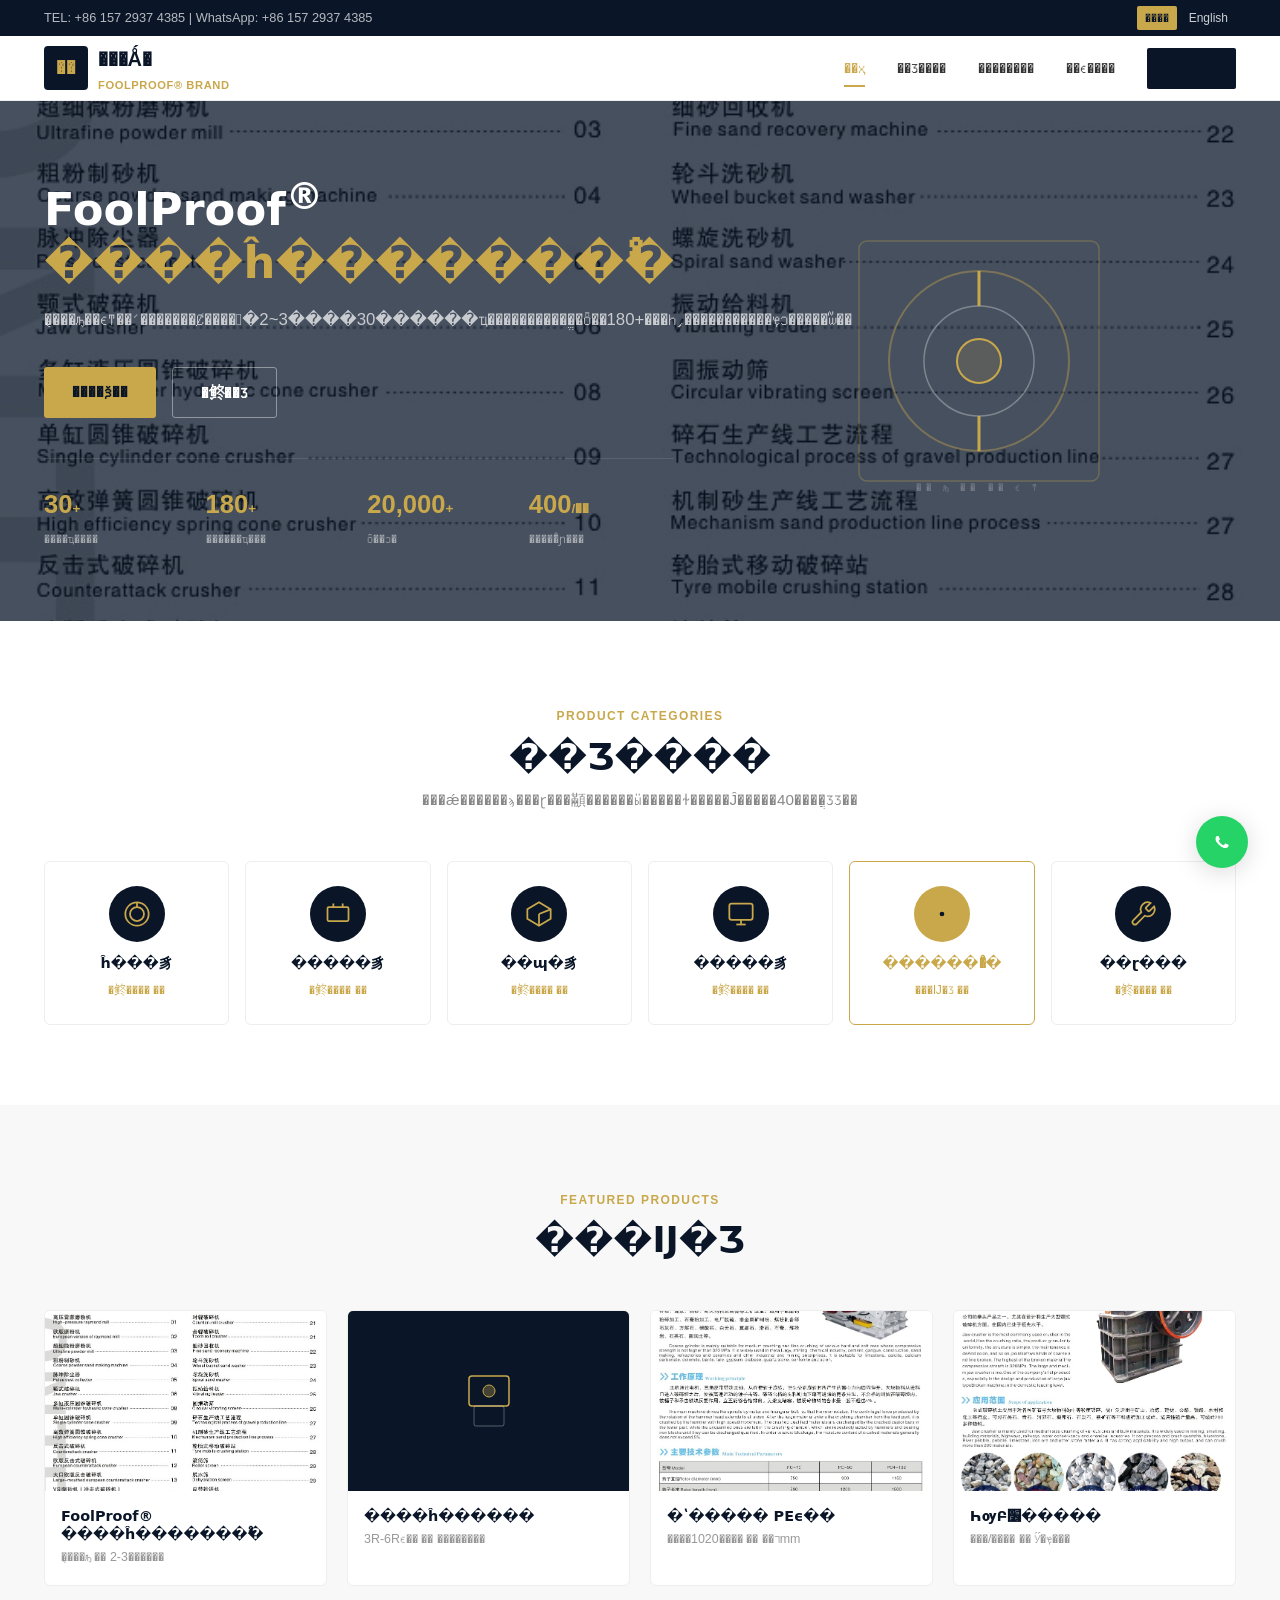
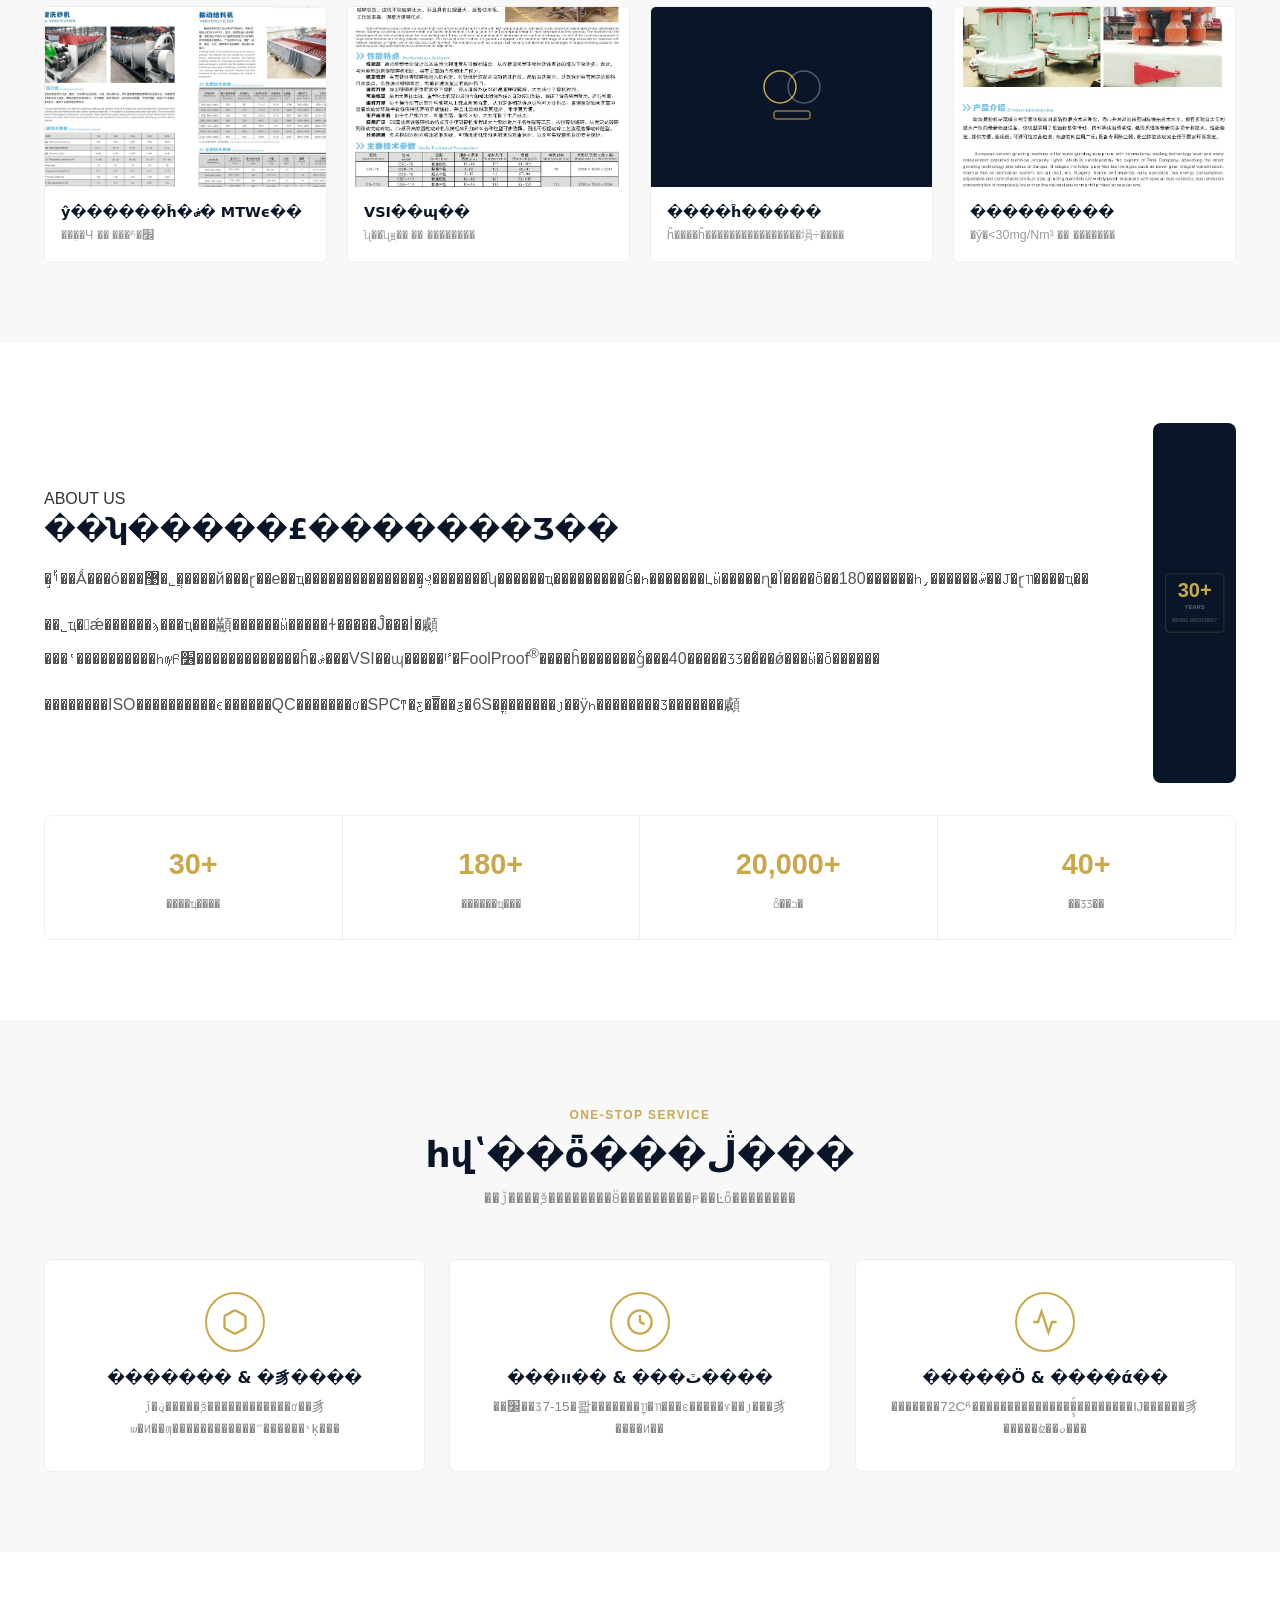
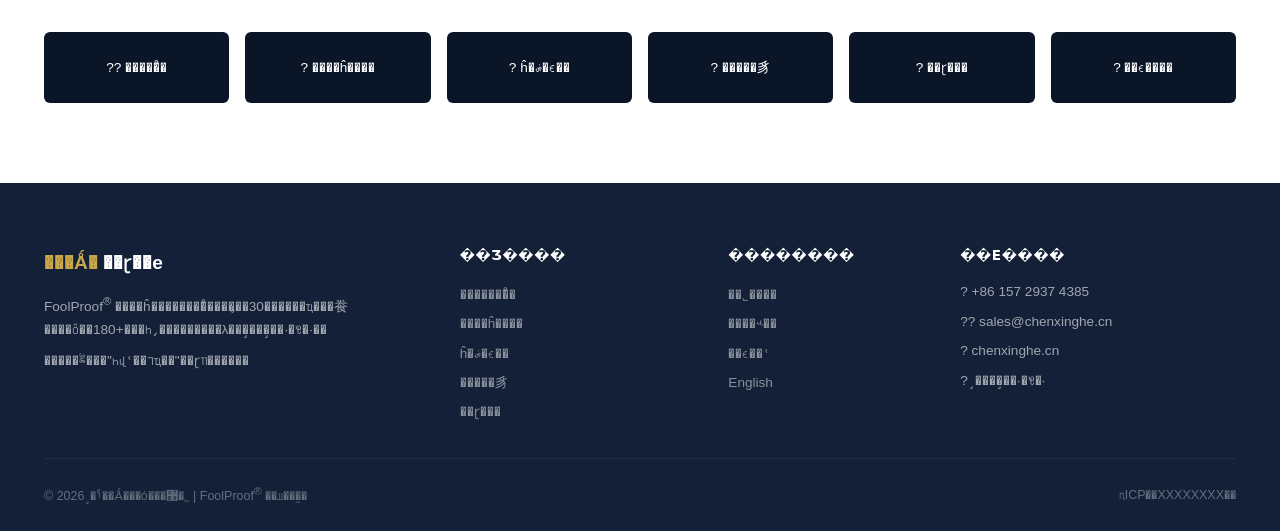
==== commit d1248ec8: "Add lightbox zoom, processed product images, update all pages" ====
--- a/index.html
+++ b/index.html
@@ -1,457 +1,435 @@
 <!DOCTYPE html>
-<html lang="en">
+<html lang="zh-CN">
 <head>
   <meta charset="UTF-8">
   <meta name="viewport" content="width=device-width, initial-scale=1.0">
-  <meta name="description" content="Zhengzhou Chenxinghe Trading Co., Ltd. �?Professional manufacturer of FoolProof® Raymond Mill Oil-Lubricated Roller Assemblies. Factory-direct pricing, 400 sets/month capacity, shipping to Africa & Southeast Asia.">
-  <meta name="keywords" content="Raymond mill oil assembly, oil-lubricated roller, FoolProof, grinding mill parts, Raymond mill spare parts, mining equipment, Chenxinghe">
-  <meta name="author" content="Zhengzhou Chenxinghe Trading Co., Ltd.">
-  <meta name="robots" content="index, follow">
+  <meta name="description" content="֣�ݳ��Ạ̊́�רҵ����ĥ�������ܳ�(FoolProof?)�����̡�30���꾭�飬����ȫ��180+���ҡ���Ӫ����ĥ�����������ĥ�ۻ������������ֱ����֣��·�Ҽ�·��">
+  <meta name="keywords" content="����ĥ�����ܳ�,���ɻ����,����ĥ��,��ɽ��е,�����,FoolProof,���Ǻ�,֣��">
   <link rel="canonical" href="https://chenxinghe.cn/">
-  <title>Chenxinghe Trading �?FoolProof® Raymond Mill Oil Assembly | Raymond Mill Parts Manufacturer</title>
+  <title>���Ǻ� �� FoolProof? ����ĥ�������ܳ� | ��ɽ��е�豸������</title>
   <link rel="stylesheet" href="css/style.css">
-  <link rel="preconnect" href="https://fonts.googleapis.com">
-  <link rel="preconnect" href="https://fonts.gstatic.com" crossorigin>
-  <link href="https://fonts.googleapis.com/css2?family=Inter:wght@400;500;600;700;800&display=swap" rel="stylesheet">
-  <link rel="icon" type="image/svg+xml" href="data:image/svg+xml,%3Csvg xmlns='http://www.w3.org/2000/svg' viewBox='0 0 32 32'%3E%3Crect width='32' height='32' rx='4' fill='%230a1628'/%3E%3Ctext x='16' y='22' text-anchor='middle' fill='%23c9a84c' font-size='18' font-weight='bold'%3EC%3C/text%3E%3C/svg%3E">
-
-  <!-- Open Graph -->
-  <meta property="og:title" content="Chenxinghe Trading �?FoolProof® Oil-Lubricated Roller Assembly">
-  <meta property="og:description" content="Professional Raymond Mill parts manufacturer. Factory-direct quality, global shipping.">
-  <meta property="og:url" content="https://chenxinghe.cn/">
-  <meta property="og:type" content="website">
-  <meta property="og:site_name" content="Chenxinghe Trading">
-
-  <!-- Structured Data -->
-  <script type="application/ld+json">
-  {
-    "@context": "https://schema.org",
-    "@type": "Organization",
-    "name": "Zhengzhou Chenxinghe Trading Co., Ltd.",
-    "url": "https://chenxinghe.cn",
-    "logo": "https://chenxinghe.cn/images/logo.png",
-    "description": "Professional manufacturer of oil-lubricated roller assemblies for Raymond mills.",
-    "address": {
-      "@type": "PostalAddress",
-      "addressLocality": "Zhengzhou",
-      "addressCountry": "CN"
-    },
-    "contactPoint": {
-      "@type": "ContactPoint",
-      "telephone": "+86-15729374385",
-      "contactType": "sales",
-      "availableLanguage": ["English", "Chinese"]
-    },
-    "sameAs": []
-  }
-  </script>
+  <style>
+    /* ===== ���Ǻ�ר����ʽ ===== */
+    :root {
+      --cxh-navy: #0a1628; --cxh-navy-light: #132038; --cxh-gold: #c9a84c;
+      --cxh-gold-light: #e0c878; --cxh-white: #ffffff; --cxh-gray: #f5f4f0;
+      --cxh-text: #333; --cxh-text-light: #666;
+    }
+    body { font-family: -apple-system, BlinkMacSystemFont, 'Microsoft YaHei', 'PingFang SC', sans-serif; background: #fff; color: var(--cxh-text); line-height: 1.7; }
+
+    /* Top Bar */
+    .topbar { background: var(--cxh-navy); color: rgba(255,255,255,0.7); font-size: 0.8rem; padding: 6px 0; }
+    .topbar .container { display: flex; justify-content: space-between; align-items: center; }
+    .topbar a { color: rgba(255,255,255,0.8); }
+    .topbar a:hover { color: var(--cxh-gold); }
+    .topbar .lang-btns { display: flex; gap: 4px; }
+    .topbar .lang-btns a { padding: 2px 8px; border-radius: 2px; font-size: 0.75rem; }
+    .topbar .lang-btns a.active { background: var(--cxh-gold); color: var(--cxh-navy); }
+
+    /* Main Header */
+    .main-header { background: #fff; border-bottom: 1px solid #eee; position: sticky; top: 0; z-index: 1000; }
+    .main-header .container { display: flex; justify-content: space-between; align-items: center; height: 64px; }
+    .main-header .logo { display: flex; align-items: center; gap: 10px; text-decoration: none; }
+    .main-header .logo-img { width: 44px; height: 44px; background: var(--cxh-navy); color: var(--cxh-gold); display: flex; align-items: center; justify-content: center; font-weight: 800; font-size: 1.2rem; border-radius: 4px; }
+    .main-header .logo-text { font-size: 1.25rem; font-weight: 700; color: var(--cxh-navy); }
+    .main-header .logo-sub { font-size: 0.7rem; color: var(--cxh-gold); letter-spacing: 0.05em; }
+    .main-nav { display: flex; gap: 2rem; align-items: center; }
+    .main-nav a { font-size: 0.9rem; color: var(--cxh-text); text-decoration: none; font-weight: 500; position: relative; padding: 4px 0; }
+    .main-nav a:hover, .main-nav a.active { color: var(--cxh-gold); }
+    .main-nav a::after { content: ''; position: absolute; bottom: -2px; left: 0; width: 0; height: 2px; background: var(--cxh-gold); transition: width 0.3s; }
+    .main-nav a:hover::after, .main-nav a.active::after { width: 100%; }
+    .main-nav .nav-cta { background: var(--cxh-gold); color: var(--cxh-navy) !important; padding: 8px 18px; border-radius: 3px; font-weight: 600; }
+    .main-nav .nav-cta::after { display: none; }
+    .main-nav .nav-cta:hover { background: #b8943a; }
+
+    /* Mobile Toggle */
+    .mob-toggle { display: none; flex-direction: column; gap: 5px; cursor: pointer; background: none; border: none; padding: 4px; }
+    .mob-toggle span { width: 24px; height: 2px; background: var(--cxh-navy); display: block; }
+
+    /* Hero */
+    .hero-section { background: var(--cxh-navy); position: relative; overflow: hidden; min-height: 520px; display: flex; align-items: center; }
+    .hero-section::before { content: ''; position: absolute; inset: 0; background: url('images/gaofeng/processed/gaofeng_page3_img1.jpeg') center/cover no-repeat; opacity: 0.25; }
+    .hero-section .container { position: relative; z-index: 1; display: grid; grid-template-columns: 1fr 1fr; gap: 3rem; align-items: center; }
+    .hero-text h1 { color: #fff; font-size: clamp(1.8rem, 4vw, 2.8rem); line-height: 1.2; margin-bottom: 1rem; font-weight: 800; }
+    .hero-text h1 span { color: var(--cxh-gold); }
+    .hero-text p { color: rgba(255,255,255,0.7); font-size: 1.05rem; margin-bottom: 2rem; max-width: 500px; line-height: 1.7; }
+    .hero-btns { display: flex; gap: 1rem; flex-wrap: wrap; }
+    .btn-gold { display: inline-block; background: var(--cxh-gold); color: var(--cxh-navy); padding: 12px 28px; border-radius: 3px; font-weight: 700; text-decoration: none; font-size: 0.95rem; transition: background 0.2s; }
+    .btn-gold:hover { background: #b8943a; }
+    .btn-out { display: inline-block; border: 1px solid rgba(255,255,255,0.4); color: #fff; padding: 12px 28px; border-radius: 3px; font-weight: 600; text-decoration: none; font-size: 0.95rem; transition: all 0.2s; }
+    .btn-out:hover { background: #fff; color: var(--cxh-navy); }
+    .hero-stats-row { display: grid; grid-template-columns: repeat(4, 1fr); gap: 1rem; margin-top: 2.5rem; padding-top: 1.5rem; border-top: 1px solid rgba(255,255,255,0.1); }
+    .hero-stat .num { font-size: 1.6rem; font-weight: 700; color: var(--cxh-gold); }
+    .hero-stat .num small { font-size: 0.85rem; }
+    .hero-stat .lbl { font-size: 0.75rem; color: rgba(255,255,255,0.5); margin-top: 2px; }
+    .hero-img { display: flex; justify-content: center; align-items: center; }
+
+    /* Section Title */
+    .sec-header { text-align: center; margin-bottom: 3rem; }
+    .sec-header .tag { display: inline-block; font-size: 0.75rem; letter-spacing: 0.12em; color: var(--cxh-gold); font-weight: 600; margin-bottom: 0.5rem; text-transform: uppercase; }
+    .sec-header h2 { font-size: clamp(1.5rem, 3vw, 2.2rem); color: var(--cxh-navy); margin-bottom: 0.5rem; font-weight: 700; }
+    .sec-header .sub { color: #888; font-size: 0.95rem; max-width: 600px; margin: 0 auto; }
+
+    /* Product Category Cards (6-col) */
+    .cat-grid { display: grid; grid-template-columns: repeat(6, 1fr); gap: 1rem; }
+    .cat-card { background: #fff; border: 1px solid #eee; border-radius: 6px; padding: 1.5rem 1rem; text-align: center; text-decoration: none; color: inherit; transition: all 0.3s; display: block; }
+    .cat-card:hover { border-color: var(--cxh-gold); box-shadow: 0 4px 20px rgba(0,0,0,0.06); transform: translateY(-2px); }
+    .cat-card .cat-icon { width: 56px; height: 56px; margin: 0 auto 0.75rem; background: var(--cxh-navy); border-radius: 50%; display: flex; align-items: center; justify-content: center; }
+    .cat-card .cat-icon svg { width: 28px; height: 28px; stroke: var(--cxh-gold); }
+    .cat-card h3 { font-size: 0.9rem; color: var(--cxh-navy); margin-bottom: 0.25rem; }
+    .cat-card .cat-more { font-size: 0.75rem; color: var(--cxh-gold); margin-top: 0.5rem; }
+
+    /* Product Grid (4-col) */
+    .prod-grid { display: grid; grid-template-columns: repeat(4, 1fr); gap: 1.25rem; }
+    .prod-card { background: #fff; border: 1px solid #eee; border-radius: 6px; overflow: hidden; transition: all 0.3s; }
+    .prod-card:hover { border-color: var(--cxh-gold); box-shadow: 0 4px 20px rgba(0,0,0,0.06); }
+    .prod-card .prod-pic { height: 180px; background: #f8f8f8; display: flex; align-items: center; justify-content: center; overflow: hidden; }
+    .prod-card .prod-pic img { width: 100%; height: 100%; object-fit: cover; }
+    .prod-card .prod-info { padding: 1rem; }
+    .prod-card h4 { font-size: 0.9rem; color: var(--cxh-navy); margin-bottom: 0.25rem; }
+    .prod-card p { font-size: 0.78rem; color: #999; }
+
+    /* About Section */
+    .about-block { display: grid; grid-template-columns: 1fr 1fr; gap: 4rem; align-items: center; }
+    .about-block .about-img { background: #f8f8f8; border-radius: 8px; height: 360px; display: flex; align-items: center; justify-content: center; overflow: hidden; }
+    .stat-grid { display: grid; grid-template-columns: repeat(4, 1fr); gap: 0; border: 1px solid #eee; border-radius: 8px; overflow: hidden; margin-top: 2rem; }
+    .stat-grid .st { padding: 1.5rem 1rem; text-align: center; border-right: 1px solid #eee; background: #fff; }
+    .stat-grid .st:last-child { border-right: none; }
+    .stat-grid .st .n { font-size: 1.8rem; font-weight: 700; color: var(--cxh-gold); }
+    .stat-grid .st .l { font-size: 0.8rem; color: #888; margin-top: 4px; }
+
+    /* Service Cards */
+    .svc-grid { display: grid; grid-template-columns: repeat(3, 1fr); gap: 1.5rem; }
+    .svc-card { background: #fff; border: 1px solid #eee; border-radius: 8px; padding: 2rem 1.5rem; text-align: center; transition: all 0.3s; }
+    .svc-card:hover { border-color: var(--cxh-gold); box-shadow: 0 4px 20px rgba(0,0,0,0.06); }
+    .svc-card .svc-icon { width: 60px; height: 60px; margin: 0 auto 1rem; border: 2px solid var(--cxh-gold); border-radius: 50%; display: flex; align-items: center; justify-content: center; }
+    .svc-card h3 { font-size: 1rem; color: var(--cxh-navy); margin-bottom: 0.5rem; }
+    .svc-card p { font-size: 0.85rem; color: #888; line-height: 1.6; }
+
+    /* Feature Grid */
+    .feat-grid { display: grid; grid-template-columns: repeat(6, 1fr); gap: 1rem; }
+    .feat-card { background: var(--cxh-navy); color: #fff; padding: 1.5rem 1rem; text-align: center; border-radius: 6px; text-decoration: none; transition: all 0.3s; display: block; font-size: 0.85rem; font-weight: 500; }
+    .feat-card:hover { background: var(--cxh-gold); color: var(--cxh-navy); }
+
+    /* Footer */
+    .site-footer { background: var(--cxh-navy-light); color: rgba(255,255,255,0.6); padding: 4rem 0 1.5rem; font-size: 0.85rem; }
+    .footer-grid { display: grid; grid-template-columns: 2fr 1.2fr 1fr 1.5fr; gap: 3rem; margin-bottom: 2rem; }
+    .site-footer h4 { color: #fff; font-size: 0.85rem; letter-spacing: 0.05em; margin-bottom: 1rem; text-transform: uppercase; }
+    .site-footer a { color: rgba(255,255,255,0.5); text-decoration: none; display: block; padding: 3px 0; transition: color 0.2s; }
+    .site-footer a:hover { color: var(--cxh-gold); }
+    .footer-bottom { border-top: 1px solid rgba(255,255,255,0.06); padding-top: 1.5rem; display: flex; justify-content: space-between; font-size: 0.78rem; color: rgba(255,255,255,0.35); }
+
+    /* WhatsApp Float */
+    .wa-float { position: fixed; bottom: 2rem; right: 2rem; z-index: 900; width: 52px; height: 52px; background: #25D366; border-radius: 50%; display: flex; align-items: center; justify-content: center; box-shadow: 0 4px 24px rgba(0,0,0,0.15); transition: transform 0.2s; }
+    .wa-float:hover { transform: scale(1.1); }
+    .wa-float svg { width: 26px; height: 26px; fill: #fff; }
+
+    /* Section Spacing */
+    .sec { padding: 5rem 0; }
+    .sec-gray { background: #f8f8f8; }
+    .container { max-width: 1240px; margin: 0 auto; padding: 0 1.5rem; }
+
+    /* Responsive */
+    @media (max-width: 1024px) {
+      .cat-grid { grid-template-columns: repeat(3, 1fr); }
+      .prod-grid { grid-template-columns: repeat(2, 1fr); }
+      .feat-grid { grid-template-columns: repeat(3, 1fr); }
+      .hero-section .container { grid-template-columns: 1fr; }
+      .hero-img { display: none; }
+      .about-block { grid-template-columns: 1fr; }
+      .footer-grid { grid-template-columns: 1fr 1fr; }
+    }
+    @media (max-width: 768px) {
+      .main-nav, .topbar .lang-btns { display: none; }
+      .mob-toggle { display: flex; }
+      .cat-grid { grid-template-columns: repeat(2, 1fr); }
+      .prod-grid, .svc-grid, .feat-grid { grid-template-columns: 1fr; }
+      .stat-grid { grid-template-columns: repeat(2, 1fr); }
+      .stat-grid .st { border-bottom: 1px solid #eee; }
+      .hero-stats-row { grid-template-columns: repeat(2, 1fr); }
+      .footer-grid { grid-template-columns: 1fr; }
+      .hero-text h1 { font-size: 1.5rem; }
+    }
+  </style>
 </head>
 <body>
 
-  <!-- Header -->
-  <header class="header" id="header">
+  <!-- Top Bar -->
+  <div class="topbar">
+    <div class="container">
+      <span>TEL: +86 157 2937 4385 | WhatsApp: +86 157 2937 4385</span>
+      <div class="lang-btns">
+        <a href="index.html" class="active">����</a>
+        <a href="index-en.html">English</a>
+      </div>
+    </div>
+  </div>
+
+  <!-- Main Header -->
+  <header class="main-header">
     <div class="container">
       <a href="index.html" class="logo">
-        <span class="logo-icon">C</span>
-        Chenxinghe
+        <div class="logo-img">��</div>
+        <div>
+          <div class="logo-text">���Ǻ�</div>
+          <div class="logo-sub">FOOLPROOF&reg; BRAND</div>
+        </div>
       </a>
-      <nav class="nav" id="nav">
-        <a href="index.html" class="active">Home</a>
-        <a href="products.html">Products</a>
-        <a href="about.html">About Us</a>
-        <a href="contact.html">Contact</a>
-        <a href="contact.html" class="nav-cta">Get Quote</a>
+      <nav class="main-nav" id="mainNav">
+        <a href="index.html" class="active">��ҳ</a>
+        <a href="products-zh.html">��Ʒ����</a>
+        <a href="about-zh.html">��������</a>
+        <a href="contact-zh.html">��ϵ����</a>
+        <a href="contact-zh.html" class="nav-cta">��ȡ����</a>
       </nav>
-      <div class="lang-switch">
-        <button class="active" onclick="location.href='index.html'">EN</button>
-        <button onclick="location.href='index-zh.html'">中文</button>
-      </div>
-      <button class="mobile-toggle" id="mobileToggle" aria-label="Menu">
-        <span></span><span></span><span></span>
-      </button>
+      <button class="mob-toggle" id="mobToggle"><span></span><span></span><span></span></button>
     </div>
   </header>
 
-  <!-- Mobile Nav -->
-  <div class="mobile-nav" id="mobileNav">
-    <a href="index.html">Home</a>
-    <a href="products.html">Products</a>
-    <a href="about.html">About Us</a>
-    <a href="contact.html">Contact</a>
-    <a href="contact.html" style="color: var(--color-gold-dark); font-weight: 700;">Get Quote �?/a>
-  </div>
-
   <!-- Hero -->
-  <section class="hero">
-    <div class="container">
-      <div class="hero-content">
-        <div class="hero-badge">
-          <span class="dot"></span>
-          Trusted by Mills Across Africa &amp; Asia
-        </div>
-        <h1>
-          Premium <span>Oil-Lubricated</span><br>Raymond Mill Roller Assemblies<br>for Grinding Mills
-        </h1>
-        <p>
-          FoolProof<sup>&reg;</sup> brand roller assemblies �?engineered for extreme durability. 
-          400 sets/month factory capacity, 20�?00 kg range, direct from Zhengzhou, China.
-        </p>
-        <div class="hero-actions">
-          <a href="contact.html" class="btn btn-primary btn-lg">Request Quotation</a>
-          <a href="products.html" class="btn btn-outline btn-lg">View Products</a>
-        </div>
-        <div class="hero-stats">
-          <div class="stat-item">
-            <div class="stat-number">400+</div>
-            <div class="stat-label">Sets/Month Capacity</div>
+  <section class="hero-section">
+    <div class="container">
+      <div class="hero-text">
+        <h1>FoolProof<sup>&reg;</sup><br><span>����ĥ�������ܳ�</span></h1>
+        <p>�ܷ���ԡ��ϵͳ��ʹ�������Ȼ����󻬳�2~3����30������ҵ����������ֱ��ȫ��180+���Һ͵�����������ҿͻ�����֮ѡ��</p>
+        <div class="hero-btns">
+          <a href="contact-zh.html" class="btn-gold">����ѯ��</a>
+          <a href="products-zh.html" class="btn-out">�鿴��Ʒ</a>
+        </div>
+        <div class="hero-stats-row">
+          <div class="hero-stat"><div class="num">30<small>+</small></div><div class="lbl">����ҵ����</div></div>
+          <div class="hero-stat"><div class="num">180<small>+</small></div><div class="lbl">������ҵ���</div></div>
+          <div class="hero-stat"><div class="num">20,000<small>+</small></div><div class="lbl">ȫ��ͻ�</div></div>
+          <div class="hero-stat"><div class="num">400<small>/��</small></div><div class="lbl">�����ܳɲ���</div></div>
+        </div>
+      </div>
+      <div class="hero-img">
+        <svg width="360" height="320" viewBox="0 0 360 320" fill="none" xmlns="http://www.w3.org/2000/svg">
+          <rect x="60" y="40" width="240" height="240" rx="8" stroke="rgba(201,168,76,0.3)" stroke-width="1.5" fill="none"/>
+          <circle cx="180" cy="160" r="90" stroke="rgba(201,168,76,0.4)" stroke-width="2" fill="none"/>
+          <circle cx="180" cy="160" r="55" stroke="rgba(255,255,255,0.3)" stroke-width="1.5" fill="none"/>
+          <circle cx="180" cy="160" r="22" fill="rgba(201,168,76,0.15)" stroke="#c9a84c" stroke-width="2"/>
+          <line x1="180" y1="70" x2="180" y2="105" stroke="#c9a84c" stroke-width="3"/>
+          <line x1="180" y1="215" x2="180" y2="250" stroke="#c9a84c" stroke-width="3"/>
+          <text x="180" y="290" text-anchor="middle" fill="rgba(255,255,255,0.25)" font-size="11" letter-spacing="4">�� ԡ �� �� ϵ ͳ</text>
+        </svg>
+      </div>
+    </div>
+  </section>
+
+  <!-- Product Categories (6-col) -->
+  <section class="sec">
+    <div class="container">
+      <div class="sec-header">
+        <div class="tag">PRODUCT CATEGORIES</div>
+        <h2>��Ʒ����</h2>
+        <div class="sub">���ǽ������ϡ���ɽ���顢������ӹ�����ɫ�����Ĵ�����40���ֲ�ƷƷ��</div>
+      </div>
+      <div class="cat-grid">
+        <a href="products-zh.html#grinding-mills" class="cat-card">
+          <div class="cat-icon"><svg viewBox="0 0 24 24" fill="none" stroke="currentColor" stroke-width="1.5"><circle cx="12" cy="12" r="10"/><circle cx="12" cy="12" r="6"/><line x1="12" y1="2" x2="12" y2="6"/></svg></div>
+          <h3>ĥ���豸</h3><div class="cat-more">�鿴���� ��</div>
+        </a>
+        <a href="products-zh.html#crushing-equipment" class="cat-card">
+          <div class="cat-icon"><svg viewBox="0 0 24 24" fill="none" stroke="currentColor" stroke-width="1.5"><rect x="3" y="6" width="18" height="12" rx="1"/><line x1="8" y1="3" x2="8" y2="6"/><line x1="16" y1="3" x2="16" y2="6"/></svg></div>
+          <h3>�����豸</h3><div class="cat-more">�鿴���� ��</div>
+        </a>
+        <a href="products-zh.html#crushing-equipment" class="cat-card">
+          <div class="cat-icon"><svg viewBox="0 0 24 24" fill="none" stroke="currentColor" stroke-width="1.5"><polygon points="12,2 22,8 22,16 12,22 2,16 2,8"/><line x1="12" y1="22" x2="12" y2="12"/><line x1="22" y1="8" x2="12" y2="12"/></svg></div>
+          <h3>��ɰ�豸</h3><div class="cat-more">�鿴���� ��</div>
+        </a>
+        <a href="products-zh.html#auxiliary" class="cat-card">
+          <div class="cat-icon"><svg viewBox="0 0 24 24" fill="none" stroke="currentColor" stroke-width="1.5"><rect x="2" y="3" width="20" height="14" rx="2"/><line x1="8" y1="21" x2="16" y2="21"/><line x1="12" y1="17" x2="12" y2="21"/></svg></div>
+          <h3>�����豸</h3><div class="cat-more">�鿴���� ��</div>
+        </a>
+        <a href="products-zh.html#roller-assembly" class="cat-card" style="border-color: var(--cxh-gold);">
+          <div class="cat-icon" style="background: var(--cxh-gold);"><svg viewBox="0 0 24 24" fill="none" stroke="var(--cxh-navy)" stroke-width="2"><circle cx="12" cy="12" r="8"/><circle cx="12" cy="12" r="3" fill="var(--cxh-navy)"/></svg></div>
+          <h3 style="color: var(--cxh-gold);">�������ܳ�</h3><div class="cat-more">���Ĳ�Ʒ ��</div>
+        </a>
+        <a href="products-zh.html#spare-parts" class="cat-card">
+          <div class="cat-icon"><svg viewBox="0 0 24 24" fill="none" stroke="currentColor" stroke-width="1.5"><path d="M14.7 6.3a1 1 0 0 0 0 1.4l1.6 1.6a1 1 0 0 0 1.4 0l3.77-3.77a6 6 0 0 1-7.94 7.94l-6.91 6.91a2.12 2.12 0 0 1-3-3l6.91-6.91a6 6 0 0 1 7.94-7.94l-3.76 3.76z"/></svg></div>
+          <h3>��ɽ���</h3><div class="cat-more">�鿴���� ��</div>
+        </a>
+      </div>
+    </div>
+  </section>
+
+  <!-- Featured Products (4-col) -->
+  <section class="sec sec-gray">
+    <div class="container">
+      <div class="sec-header">
+        <div class="tag">FEATURED PRODUCTS</div>
+        <h2>���Ĳ�Ʒ</h2>
+      </div>
+      <div class="prod-grid">
+        <a href="products-zh.html#roller-assembly" class="prod-card" style="text-decoration: none; color: inherit;">
+          <div class="prod-pic"><img src="images/gaofeng/processed/gaofeng_page3_img1.jpeg" alt="����ĥ�����ܳ�"></div>
+          <div class="prod-info"><h4>FoolProof&reg; ����ĥ�������ܳ�</h4><p>�ܷ���ԡ �� 2-3������</p></div>
+        </a>
+        <a href="products-zh.html#complete-mill" class="prod-card" style="text-decoration: none; color: inherit;">
+          <div class="prod-pic" style="background: var(--cxh-navy);"><svg width="80" height="80" viewBox="0 0 80 80" fill="none"><rect x="20" y="15" width="40" height="30" rx="3" stroke="#c9a84c" stroke-width="1.5" fill="none"/><rect x="25" y="45" width="30" height="20" rx="2" stroke="rgba(255,255,255,0.3)" stroke-width="1" fill="none"/><circle cx="40" cy="30" r="6" fill="#c9a84c" fill-opacity="0.3" stroke="#c9a84c" stroke-width="1"/></svg></div>
+          <div class="prod-info"><h4>����ĥ������</h4><p>3R-6Rϵ�� �� ��������</p></div>
+        </a>
+        <a href="products-zh.html#crushing-equipment" class="prod-card" style="text-decoration: none; color: inherit;">
+          <div class="prod-pic"><img src="images/gaofeng/processed/gaofeng_page5_img1.jpeg" alt="�ʽ�����"></div>
+          <div class="prod-info"><h4>�ʽ����� PEϵ��</h4><p>����ר�� �� ����1020mm</p></div>
+        </a>
+        <a href="products-zh.html#crushing-equipment" class="prod-card" style="text-decoration: none; color: inherit;">
+          <div class="prod-pic"><img src="images/gaofeng/processed/gaofeng_page6_img1.jpeg" alt="Բ׶�����"></div>
+          <div class="prod-info"><h4>ҺѹԲ׶�����</h4><p>���/���� �� Ӳ�ҿ���</p></div>
+        </a>
+        <a href="products-zh.html#grinding-mills" class="prod-card" style="text-decoration: none; color: inherit;">
+          <div class="prod-pic"><img src="images/gaofeng/processed/gaofeng_page15_img1.jpeg" alt="ŷ��ĥ�ۻ�"></div>
+          <div class="prod-info"><h4>ŷ������ĥ�ۻ� MTWϵ��</h4><p>���ܸ�Ч �� ���ʱ�׼</p></div>
+        </a>
+        <a href="products-zh.html#crushing-equipment" class="prod-card" style="text-decoration: none; color: inherit;">
+          <div class="prod-pic"><img src="images/gaofeng/processed/gaofeng_page8_img1.jpeg" alt="VSI��ɰ��"></div>
+          <div class="prod-info"><h4>VSI��ɰ��</h4><p>ʯ��ʯԭ�� �� ��������</p></div>
+        </a>
+        <a href="products-zh.html#spare-parts" class="prod-card" style="text-decoration: none; color: inherit;">
+          <div class="prod-pic" style="background: var(--cxh-navy);"><svg width="80" height="80" viewBox="0 0 80 80" fill="none"><circle cx="28" cy="30" r="16" stroke="#c9a84c" stroke-width="1.5" fill="none"/><circle cx="52" cy="30" r="16" stroke="rgba(255,255,255,0.3)" stroke-width="1.5" fill="none"/><rect x="22" y="54" width="36" height="8" rx="2" stroke="#c9a84c" stroke-width="1" fill="none"/></svg></div>
+          <div class="prod-info"><h4>����ĥ�����</h4><p>ĥ����ĥ����������������塤÷����</p></div>
+        </a>
+        <a href="products-zh.html#auxiliary" class="prod-card" style="text-decoration: none; color: inherit;">
+          <div class="prod-pic"><img src="images/gaofeng/processed/gaofeng_page4_img1.jpeg" alt="���������"></div>
+          <div class="prod-info"><h4>���������</h4><p>�ŷ�&lt;30mg/Nm&sup3; �� �������</p></div>
+        </a>
+      </div>
+    </div>
+  </section>
+
+  <!-- About / Company Intro -->
+  <section class="sec">
+    <div class="container">
+      <div class="about-block">
+        <div>
+          <div class="tag">ABOUT US</div>
+          <h2 style="font-size: 1.8rem; color: var(--cxh-navy); margin-bottom: 1rem; font-weight: 700;">��ʮ�����£�������Ʒ��</h2>
+          <p style="color:#555;line-height:1.9;margin-bottom:1rem;">
+            ֣�ݳ��Ǻ���ó���޹�˾ֲ�����й���ɽ��е��ҵ��������������֣�ݡ�������ʮ������ҵ���������Ǵ�һ�������Լӹ�����ɳ�Ϊ����ȫ��180������Һ͵������ۺ��Ϳ�ɽװ����ҵ��
+          </p>
+          <p style="color:#555;line-height:1.9;margin-bottom:1rem;">
+            ��˾ҵ�񸲸ǽ������ϡ���ҵ���顢������ӹ�����ɫ�����Ĵ���İ�顣���ʽ����������ҺѹԲ׶�������������ĥ�ۻ���VSI��ɰ�����ٵ�FoolProof<sup>&reg;</sup>����ĥ�������ܳɡ���40�����ƷƷ�࣬���ǿ���ӹ�ȫ������
+          </p>
+          <p style="color:#555;line-height:1.9;">
+            ��������ISO����������ϵ������QC�������ơ�SPCͳ�ƹ��̿��ƺ�6S�ֳ�������ȷ��ÿһ��������Ʒ�������顣
+          </p>
+        </div>
+        <div class="about-img" style="background: var(--cxh-navy);">
+          <svg width="200" height="200" viewBox="0 0 200 200" fill="none">
+            <rect x="30" y="30" width="140" height="140" rx="8" stroke="rgba(201,168,76,0.3)" stroke-width="1.5" fill="none"/>
+            <text x="100" y="85" text-anchor="middle" fill="#c9a84c" font-size="48" font-weight="800">30+</text>
+            <text x="100" y="115" text-anchor="middle" fill="rgba(255,255,255,0.5)" font-size="14">YEARS</text>
+            <text x="100" y="145" text-anchor="middle" fill="rgba(255,255,255,0.3)" font-size="11">MINING MACHINERY</text>
+          </svg>
+        </div>
+      </div>
+      <div class="stat-grid">
+        <div class="st"><div class="n">30+</div><div class="l">����ҵ����</div></div>
+        <div class="st"><div class="n">180+</div><div class="l">������ҵ���</div></div>
+        <div class="st"><div class="n">20,000+</div><div class="l">ȫ��ͻ�</div></div>
+        <div class="st"><div class="n">40+</div><div class="l">��ƷƷ��</div></div>
+      </div>
+    </div>
+  </section>
+
+  <!-- Service Cards -->
+  <section class="sec sec-gray">
+    <div class="container">
+      <div class="sec-header">
+        <div class="tag">ONE-STOP SERVICE</div>
+        <h2>һվʽ��ȫ���ڷ���</h2>
+        <div class="sub">��ǰ����ѯ��������Ӫ���������ᴩ��Ŀȫ��������</div>
+      </div>
+      <div class="svc-grid">
+        <div class="svc-card">
+          <div class="svc-icon"><svg width="28" height="28" viewBox="0 0 24 24" fill="none" stroke="var(--cxh-gold)" stroke-width="2"><path d="M21 16V8a2 2 0 0 0-1-1.73l-7-4a2 2 0 0 0-2 0l-7 4A2 2 0 0 0 3 8v8a2 2 0 0 0 1 1.73l7 4a2 2 0 0 0 2 0l7-4A2 2 0 0 0 21 16z"/></svg></div>
+          <h3>������� &amp; �豸����</h3>
+          <p>ǰ�ڼ�����ѯ������������ơ��豸ѡ�Ͷ��ƣ������������ʺ������ߵķ���</p>
+        </div>
+        <div class="svc-card">
+          <div class="svc-icon"><svg width="28" height="28" viewBox="0 0 24 24" fill="none" stroke="var(--cxh-gold)" stroke-width="2"><circle cx="12" cy="12" r="10"/><path d="M12 6v6l4 2"/></svg></div>
+          <h3>���ٽ��� &amp; ��װ����</h3>
+          <p>��׼��Ʒ7-15�콻�������װ�װָ���ͼ�����ѵ��ȷ���豸����Ͷ��</p>
+        </div>
+        <div class="svc-card">
+          <div class="svc-icon"><svg width="28" height="28" viewBox="0 0 24 24" fill="none" stroke="var(--cxh-gold)" stroke-width="2"><path d="M22 12h-4l-3 9L9 3l-3 9H2"/></svg></div>
+          <h3>�����Ӧ &amp; ����ά��</h3>
+          <p>�������72Сʱ��������������֧�֡��������Ĳ������豸�����ǳ��ں���</p>
+        </div>
+      </div>
+    </div>
+  </section>
+
+  <!-- Quick Links Feature Grid -->
+  <section class="sec">
+    <div class="container">
+      <div class="feat-grid">
+        <a href="products-zh.html#roller-assembly" class="feat-card">?? �����ܳ�</a>
+        <a href="products-zh.html#complete-mill" class="feat-card">? ����ĥ����</a>
+        <a href="products-zh.html#grinding-mills" class="feat-card">? ĥ�ۻ�ϵ��</a>
+        <a href="products-zh.html#crushing-equipment" class="feat-card">? �����豸</a>
+        <a href="products-zh.html#spare-parts" class="feat-card">? ��ɽ���</a>
+        <a href="contact-zh.html" class="feat-card">? ��ϵ����</a>
+      </div>
+    </div>
+  </section>
+
+  <!-- Footer -->
+  <footer class="site-footer">
+    <div class="container">
+      <div class="footer-grid">
+        <div>
+          <div style="font-size: 1.2rem; font-weight: 700; color: #fff; margin-bottom: 0.75rem;">
+            <span style="color: var(--cxh-gold);">���Ǻ�</span> ��ɽ��е
           </div>
-          <div class="stat-item">
-            <div class="stat-number">20�?00</div>
-            <div class="stat-label">kg Per Assembly</div>
-          </div>
-          <div class="stat-item">
-            <div class="stat-number">15+</div>
-            <div class="stat-label">Countries Served</div>
-          </div>
-        </div>
-      </div>
-      <div class="hero-visual">
-        <!-- Abstract industrial SVG illustration -->
-        <svg width="480" height="420" viewBox="0 0 480 420" fill="none" xmlns="http://www.w3.org/2000/svg">
-          <rect x="60" y="80" width="360" height="280" rx="8" stroke="#c9a84c" stroke-width="1.5" stroke-opacity="0.3" fill="none"/>
-          <rect x="100" y="120" width="120" height="200" rx="4" stroke="#c9a84c" stroke-width="1.5" stroke-opacity="0.4" fill="none"/>
-          <rect x="260" y="140" width="120" height="160" rx="4" stroke="#c9a84c" stroke-width="1.5" stroke-opacity="0.4" fill="none"/>
-          <circle cx="220" cy="200" r="80" stroke="#c9a84c" stroke-width="1" stroke-opacity="0.15" fill="none"/>
-          <circle cx="220" cy="200" r="50" stroke="#c9a84c" stroke-width="1.5" stroke-opacity="0.25" fill="none"/>
-          <circle cx="220" cy="200" r="20" fill="#c9a84c" fill-opacity="0.2" stroke="#c9a84c" stroke-width="1"/>
-          <line x1="220" y1="60" x2="220" y2="120" stroke="#c9a84c" stroke-width="1" stroke-opacity="0.2"/>
-          <line x1="100" y1="320" x2="380" y2="320" stroke="#c9a84c" stroke-width="1" stroke-opacity="0.15"/>
-          <rect x="160" y="360" width="160" height="20" rx="2" stroke="#c9a84c" stroke-width="1" stroke-opacity="0.25" fill="none"/>
-        </svg>
-      </div>
-    </div>
-  </section>
-
-  <!-- Trust Bar -->
-  <div class="trust-bar">
-    <div class="container">
-      <div class="trust-grid">
-        <div class="trust-item">
-          <div class="icon">&#127981;</div>
-          <h4>Own Factory</h4>
-          <p>Direct manufacturing, no middlemen</p>
-        </div>
-        <div class="trust-item">
-          <div class="icon">&#9889;</div>
-          <h4>FoolProof<sup>&reg;</sup> Brand</h4>
-          <p>Proprietary sealing technology</p>
-        </div>
-        <div class="trust-item">
-          <div class="icon">&#128230;</div>
-          <h4>Global Logistics</h4>
-          <p>Sea &amp; air freight worldwide</p>
-        </div>
-        <div class="trust-item">
-          <div class="icon">&#129309;</div>
-          <h4>Dedicated Support</h4>
-          <p>English-speaking sales team</p>
-        </div>
-      </div>
-    </div>
-  </div>
-
-  <!-- Featured Products -->
-  <section class="section" id="products">
-    <div class="container">
-      <div class="text-center" style="margin-bottom: 3rem;">
-        <span class="section-label">Our Products</span>
-        <h2 class="section-title">Core Product Range</h2>
-        <p class="section-subtitle" style="margin: 0 auto;">
-          From FoolProof<sup>&reg;</sup> oil-lubricated roller assemblies to complete grinding mills and crushing equipment �?total solutions for mineral processing.
-        </p>
-      </div>
-      <div class="grid grid-3 gap-8">
-        <!-- Product 1 -->
-        <div class="product-card fade-in">
-          <div class="product-card-image">
-            <img src="images/gaofeng/processed/gaofeng_page3_img1.jpeg" alt="High-Pressure Raymond Mill" style="width:100%;height:100%;object-fit:cover;object-position:center top;">
-          </div>
-          <div class="product-card-body">
-            <div class="product-tags">
-              <span class="product-tag">Grinding Mill</span>
-              <span class="product-tag">Hot Sale</span>
-            </div>
-            <h3>YGM High-Pressure Raymond Mill</h3>
-            <p>800�?200 kg extra grinding pressure. 0.5�?0 t/h capacity. Ideal for limestone, barite, dolomite, gypsum, and more.</p>
-            <a href="products.html#grinding-mills" class="product-link">View Details <span>&rarr;</span></a>
-          </div>
-        </div>
-        <!-- Product 2 -->
-        <div class="product-card fade-in">
-          <div class="product-card-image">
-            <img src="images/gaofeng/processed/gaofeng_page5_img1.jpeg" alt="Jaw Crusher" style="width:100%;height:100%;object-fit:cover;">
-          </div>
-          <div class="product-card-body">
-            <div class="product-tags">
-              <span class="product-tag">Crusher</span>
-              <span class="product-tag">Primary</span>
-            </div>
-            <h3>Jaw Crusher (PE Series)</h3>
-            <p>High crushing ratio primary crusher. Feed up to 1020 mm. Reliable performance for mining and quarry operations worldwide.</p>
-            <a href="products.html#crushing-equipment" class="product-link">View Details <span>&rarr;</span></a>
-          </div>
-        </div>
-        <!-- Product 3 -->
-        <div class="product-card fade-in">
-          <div class="product-card-image">
-            <img src="images/gaofeng/processed/gaofeng_page6_img1.jpeg" alt="Cone Crusher" style="width:100%;height:100%;object-fit:cover;object-position:left center;">
-          </div>
-          <div class="product-card-body">
-            <div class="product-tags">
-              <span class="product-tag">Crusher</span>
-              <span class="product-tag">Secondary</span>
-            </div>
-            <h3>Hydraulic Cone Crusher</h3>
-            <p>Multi-cylinder &amp; single cylinder hydraulic cone crushers. Overload protection, high automation, ideal for hard rock.</p>
-            <a href="products.html#crushing-equipment" class="product-link">View Details <span>&rarr;</span></a>
-          </div>
-        </div>
-        <!-- Product 4 -->
-        <div class="product-card fade-in">
-          <div class="product-card-image">
-            <svg width="120" height="120" viewBox="0 0 120 120" fill="none" xmlns="http://www.w3.org/2000/svg">
-              <circle cx="60" cy="60" r="50" stroke="#c9a84c" stroke-width="2" fill="none"/>
-              <circle cx="60" cy="60" r="30" stroke="#0a1628" stroke-width="1.5" fill="none"/>
-              <circle cx="60" cy="60" r="12" fill="#c9a84c" fill-opacity="0.3" stroke="#c9a84c" stroke-width="1"/>
-              <line x1="60" y1="10" x2="60" y2="30" stroke="#c9a84c" stroke-width="1.5"/>
-              <line x1="60" y1="90" x2="60" y2="110" stroke="#c9a84c" stroke-width="1.5"/>
-            </svg>
-          </div>
-          <div class="product-card-body">
-            <div class="product-tags">
-              <span class="product-tag">FoolProof&reg;</span>
-              <span class="product-tag">Core Product</span>
-            </div>
-            <h3>Oil-Lubricated Roller Assembly</h3>
-            <p>Our flagship product �?sealed oil-lubrication system for Raymond mill grinding rollers. Superior durability, reduced maintenance.</p>
-            <a href="products.html#roller-assembly" class="product-link">View Details <span>&rarr;</span></a>
-          </div>
-        </div>
-        <!-- Product 5 -->
-        <div class="product-card fade-in">
-          <div class="product-card-image">
-            <svg width="120" height="120" viewBox="0 0 120 120" fill="none" xmlns="http://www.w3.org/2000/svg">
-              <rect x="20" y="30" width="80" height="60" rx="4" stroke="#0a1628" stroke-width="2" fill="none"/>
-              <rect x="35" y="15" width="50" height="20" rx="3" stroke="#c9a84c" stroke-width="1.5" fill="none"/>
-              <circle cx="60" cy="60" r="15" stroke="#c9a84c" stroke-width="1.5" fill="#c9a84c" fill-opacity="0.1"/>
-              <line x1="20" y1="75" x2="100" y2="75" stroke="#0a1628" stroke-width="1" stroke-opacity="0.3"/>
-            </svg>
-          </div>
-          <div class="product-card-body">
-            <div class="product-tags">
-              <span class="product-tag">Complete Machine</span>
-            </div>
-            <h3>Raymond Mill Complete Machine</h3>
-            <p>Full Raymond mill systems 3R�?R series. Built to specification for mineral grinding applications. 0.5�?0 t/h capacity.</p>
-            <a href="products.html#complete-mill" class="product-link">View Details <span>&rarr;</span></a>
-          </div>
-        </div>
-        <!-- Product 6 -->
-        <div class="product-card fade-in">
-          <div class="product-card-image">
-            <svg width="120" height="120" viewBox="0 0 120 120" fill="none" xmlns="http://www.w3.org/2000/svg">
-              <rect x="25" y="25" width="30" height="30" rx="3" stroke="#c9a84c" stroke-width="1.5" fill="none"/>
-              <rect x="65" y="25" width="30" height="30" rx="3" stroke="#0a1628" stroke-width="1.5" fill="none"/>
-              <circle cx="40" cy="72" r="18" stroke="#0a1628" stroke-width="1.5" fill="none"/>
-              <rect x="55" y="60" width="40" height="24" rx="3" stroke="#c9a84c" stroke-width="1.5" fill="none"/>
-            </svg>
-          </div>
-          <div class="product-card-body">
-            <div class="product-tags">
-              <span class="product-tag">Spare Parts</span>
-              <span class="product-tag">Wear Parts</span>
-            </div>
-            <h3>Mill Spare Parts &amp; Accessories</h3>
-            <p>Grinding rollers, rings, shovel blades, jaw plates, cone liners, bearings, seals. OEM quality for all mill and crusher brands.</p>
-            <a href="products.html#spare-parts" class="product-link">View Details <span>&rarr;</span></a>
-          </div>
-        </div>
-            <div class="product-tags">
-              <span class="product-tag">Spare Parts</span>
-              <span class="product-tag">Wear Parts</span>
-            </div>
-            <h3>Mill Spare Parts &amp; Accessories</h3>
-            <p>Grinding rings, blades, bearings, seals, and all wear components. OEM-spec quality for all major mill brands.</p>
-            <a href="products.html#spare-parts" class="product-link">View Details <span>&rarr;</span></a>
-          </div>
-        </div>
-      </div>
-      <div class="text-center" style="margin-top: 3rem;">
-        <a href="products.html" class="btn btn-outline-dark btn-lg">View All Products &rarr;</a>
-      </div>
-    </div>
-  </section>
-
-  <!-- Why Choose Us -->
-  <section class="section" style="background: var(--color-off-white);">
-    <div class="container">
-      <div class="text-center" style="margin-bottom: 3rem;">
-        <span class="section-label">Why FoolProof&reg;</span>
-        <h2 class="section-title">Engineered to Outlast</h2>
-        <p class="section-subtitle" style="margin: 0 auto;">
-          Our sealed oil-lubrication system is the key differentiator �?reducing wear, extending service life, and cutting downtime.
-        </p>
-      </div>
-      <div class="advantage-grid">
-        <div class="advantage-item fade-in">
-          <div class="advantage-icon">
-            <svg viewBox="0 0 24 24" fill="none" stroke="currentColor" stroke-width="1.5">
-              <path d="M12 2L2 7l10 5 10-5-10-5z"/>
-              <path d="M2 17l10 5 10-5"/>
-              <path d="M2 12l10 5 10-5"/>
-            </svg>
-          </div>
-          <h4>Superior Sealing</h4>
-          <p>Multi-stage labyrinth seal prevents lubricant leakage and contaminant ingress �?the core of our FoolProof&reg; design.</p>
-        </div>
-        <div class="advantage-item fade-in">
-          <div class="advantage-icon">
-            <svg viewBox="0 0 24 24" fill="none" stroke="currentColor" stroke-width="1.5">
-              <circle cx="12" cy="12" r="10"/>
-              <path d="M12 6v6l4 2"/>
-            </svg>
-          </div>
-          <h4>Extended Service Life</h4>
-          <p>Continuous oil lubrication reduces friction heat by up to 40% compared to grease-lubricated alternatives.</p>
-        </div>
-        <div class="advantage-item fade-in">
-          <div class="advantage-icon">
-            <svg viewBox="0 0 24 24" fill="none" stroke="currentColor" stroke-width="1.5">
-              <rect x="3" y="3" width="18" height="18" rx="2"/>
-              <path d="M3 9h18"/>
-              <path d="M9 21V9"/>
-            </svg>
-          </div>
-          <h4>Factory-Direct Pricing</h4>
-          <p>No distributor markup. You buy directly from our Zhengzhou factory �?competitive pricing without compromising quality.</p>
-        </div>
-        <div class="advantage-item fade-in">
-          <div class="advantage-icon">
-            <svg viewBox="0 0 24 24" fill="none" stroke="currentColor" stroke-width="1.5">
-              <path d="M21 16V8a2 2 0 00-1-1.73l-7-4a2 2 0 00-2 0l-7 4A2 2 0 003 8v8a2 2 0 001 1.73l7 4a2 2 0 002 0l7-4A2 2 0 0021 16z"/>
-            </svg>
-          </div>
-          <h4>Rapid Spare Parts Supply</h4>
-          <p>400 sets/month capacity means fast fulfillment. Standard parts ship within 72 hours of order confirmation.</p>
-        </div>
-      </div>
-    </div>
-  </section>
-
-  <!-- Target Markets -->
-  <section class="section">
-    <div class="container">
-      <div class="grid grid-2 gap-12" style="align-items: center;">
-        <div class="fade-in">
-          <span class="section-label">Global Reach</span>
-          <h2>Built for the World's Toughest Mills</h2>
-          <p style="color: var(--color-gray-500); margin: 1rem 0; line-height: 1.7;">
-            From South African gold mines to Southeast Asian mineral processing plants �?our roller assemblies are trusted in the most demanding grinding environments. We understand the operational realities of mills in developing markets: limited maintenance windows, harsh conditions, and the need for parts that just keep running.
-          </p>
-          <div style="display: flex; gap: 1.5rem; margin-top: 2rem;">
-            <div>
-              <div style="font-size: 1.5rem; font-weight: 700; color: var(--color-gold-dark);">Africa</div>
-              <div style="font-size: 0.8rem; color: var(--color-gray-500);">Primary Market</div>
-            </div>
-            <div>
-              <div style="font-size: 1.5rem; font-weight: 700; color: var(--color-gold-dark);">SE Asia</div>
-              <div style="font-size: 0.8rem; color: var(--color-gray-500);">Growing Market</div>
-            </div>
-            <div>
-              <div style="font-size: 1.5rem; font-weight: 700; color: var(--color-gold-dark);">Mid East</div>
-              <div style="font-size: 0.8rem; color: var(--color-gray-500);">Expanding</div>
-            </div>
-          </div>
-        </div>
-        <div class="fade-in" style="display: flex; justify-content: center;">
-          <svg width="380" height="280" viewBox="0 0 380 280" fill="none" xmlns="http://www.w3.org/2000/svg">
-            <rect x="80" y="30" width="220" height="180" rx="8" stroke="#0a1628" stroke-width="1" fill="none"/>
-            <circle cx="140" cy="100" r="3" fill="#c9a84c"/>
-            <circle cx="230" cy="80" r="3" fill="#c9a84c"/>
-            <circle cx="180" cy="140" r="3" fill="#c9a84c"/>
-            <circle cx="120" cy="160" r="3" fill="#c9a84c"/>
-            <circle cx="250" cy="120" r="3" fill="#c9a84c"/>
-            <circle cx="190" cy="100" r="12" stroke="#c9a84c" stroke-width="1.5" fill="#c9a84c" fill-opacity="0.15"/>
-            <text x="190" y="104" text-anchor="middle" fill="#c9a84c" font-size="8" font-weight="600">CN</text>
-            <line x1="190" y1="112" x2="140" y2="100" stroke="#c9a84c" stroke-width="0.5" stroke-opacity="0.5"/>
-            <line x1="190" y1="112" x2="230" y2="80" stroke="#c9a84c" stroke-width="0.5" stroke-opacity="0.5"/>
-            <line x1="190" y1="112" x2="180" y2="140" stroke="#c9a84c" stroke-width="0.5" stroke-opacity="0.5"/>
-            <line x1="190" y1="112" x2="120" y2="160" stroke="#c9a84c" stroke-width="0.5" stroke-opacity="0.5"/>
-            <line x1="190" y1="112" x2="250" y2="120" stroke="#c9a84c" stroke-width="0.5" stroke-opacity="0.5"/>
-            <rect x="88" y="220" width="204" height="36" rx="4" stroke="#0a1628" stroke-width="1" fill="none"/>
-            <text x="190" y="243" text-anchor="middle" fill="#0a1628" font-size="9" font-weight="500">Global Shipping Network</text>
-          </svg>
-        </div>
-      </div>
-    </div>
-  </section>
-
-  <!-- CTA -->
-  <section class="cta-banner">
-    <div class="container">
-      <h2>Ready to Upgrade Your Mill's Performance?</h2>
-      <p>Send us your requirements �?mill model, roller specifications, quantity �?and we'll respond with a competitive quotation within 24 hours.</p>
-      <a href="contact.html" class="btn btn-primary btn-lg">Get Your Quote Now</a>
-    </div>
-  </section>
-
-  <!-- Footer -->
-  <footer class="footer">
-    <div class="container">
-      <div class="footer-grid">
-        <div class="footer-about">
-          <div class="footer-logo">Chenxinghe Trading</div>
-          <p>Zhengzhou Chenxinghe Trading Co., Ltd. is a professional manufacturer and exporter of oil-lubricated roller assemblies for Raymond mills. FoolProof<sup>&reg;</sup> is our registered brand.</p>
-        </div>
-        <div>
-          <h4>Products</h4>
-          <a href="products.html#roller-assembly">Roller Assembly</a>
-          <a href="products.html#complete-mill">Complete Mill</a>
-          <a href="products.html#spare-parts">Spare Parts</a>
-        </div>
-        <div>
-          <h4>Company</h4>
-          <a href="about.html">About Us</a>
-          <a href="about.html#factory">Our Factory</a>
-          <a href="contact.html">Contact</a>
-        </div>
-        <div>
-          <h4>Contact</h4>
-          <div class="footer-contact">
-            <p>&#128222; +86 157 2937 4385</p>
-            <p>&#128231; sales@chenxinghe.cn</p>
-            <p>&#127760; chenxinghe.cn</p>
-            <p>&#128205; Zhengzhou, Henan, China</p>
-          </div>
+          <p style="margin-bottom: 0.5rem;">FoolProof<sup>&reg;</sup> ����ĥ�������ܳ������̡�30������ҵ���飬����ȫ��180+���Һ͵���������λ��֣����֣��·�Ҽ�·��</p>
+          <p>�����ڴ���"һվʽ��רҵ��"��ɽװ������</p>
+        </div>
+        <div>
+          <h4>��Ʒ����</h4>
+          <a href="products-zh.html#roller-assembly">�������ܳ�</a>
+          <a href="products-zh.html#complete-mill">����ĥ����</a>
+          <a href="products-zh.html#grinding-mills">ĥ�ۻ�ϵ��</a>
+          <a href="products-zh.html#crushing-equipment">�����豸</a>
+          <a href="products-zh.html#spare-parts">��ɽ���</a>
+        </div>
+        <div>
+          <h4>��������</h4>
+          <a href="about-zh.html">��˾����</a>
+          <a href="about-zh.html#factory">����ʵ��</a>
+          <a href="contact-zh.html">��ϵ��ʽ</a>
+          <a href="index-en.html">English</a>
+        </div>
+        <div>
+          <h4>��ϵ����</h4>
+          <p style="margin-bottom: 0.4rem;">? +86 157 2937 4385</p>
+          <p style="margin-bottom: 0.4rem;">?? sales@chenxinghe.cn</p>
+          <p style="margin-bottom: 0.4rem;">? chenxinghe.cn</p>
+          <p style="margin-bottom: 0.4rem;">? ֣����֣��·�Ҽ�·</p>
         </div>
       </div>
       <div class="footer-bottom">
-        <span>&copy; 2026 Zhengzhou Chenxinghe Trading Co., Ltd. All rights reserved.</span>
-        <span>FoolProof<sup>&reg;</sup> is a registered trademark.</span>
+        <span>&copy; 2026 ֣�ݳ��Ǻ���ó���޹�˾ | FoolProof<sup>&reg;</sup> ��ע���̱�</span>
+        <span>ԥICP��XXXXXXXX��</span>
       </div>
     </div>
   </footer>
 
   <!-- WhatsApp Float -->
-  <a href="https://wa.me/8615729374385" class="whatsapp-float" target="_blank" rel="noopener" aria-label="Chat on WhatsApp">
-    <svg viewBox="0 0 24 24"><path d="M17.472 14.382c-.297-.149-1.758-.867-2.03-.967-.273-.099-.471-.148-.67.15-.197.297-.767.966-.94 1.164-.173.199-.347.223-.644.075-.297-.15-1.255-.463-2.39-1.475-.883-.788-1.48-1.761-1.653-2.059-.173-.297-.018-.458.13-.606.134-.133.298-.347.446-.52.149-.174.198-.298.298-.497.099-.198.05-.371-.025-.52-.075-.149-.669-1.612-.916-2.207-.242-.579-.487-.5-.669-.51-.173-.008-.371-.01-.57-.01-.198 0-.52.074-.792.372-.272.297-1.04 1.016-1.04 2.479 0 1.462 1.065 2.875 1.213 3.074.149.198 2.096 3.2 5.077 4.487.709.306 1.262.489 1.694.625.712.227 1.36.195 1.871.118.571-.085 1.758-.719 2.006-1.413.248-.694.248-1.289.173-1.413-.074-.124-.272-.198-.57-.347m-5.421 7.403h-.004a9.87 9.87 0 01-5.031-1.378l-.361-.214-3.741.982.998-3.648-.235-.374a9.86 9.86 0 01-1.51-5.26c.001-5.45 4.436-9.884 9.888-9.884 2.64 0 5.122 1.03 6.988 2.898a9.825 9.825 0 012.893 6.994c-.003 5.45-4.437 9.884-9.885 9.884m8.413-18.297A11.815 11.815 0 0012.05 0C5.495 0 .16 5.335.157 11.892c0 2.096.547 4.142 1.588 5.945L.057 24l6.305-1.654a11.882 11.882 0 005.683 1.448h.005c6.554 0 11.89-5.335 11.893-11.893a11.821 11.821 0 00-3.48-8.413z"/></svg>
+  <a href="https://wa.me/8615729374385" class="wa-float" target="_blank" rel="noopener">
+    <svg viewBox="0 0 24 24"><path d="M17.472 14.382c-.297-.149-1.758-.867-2.03-.967-.273-.099-.471-.148-.67.15-.197.297-.767.966-.94 1.164-.173.199-.347.223-.644.075-.297-.15-1.255-.463-2.39-1.475-.883-.788-1.48-1.761-1.653-2.059-.173-.297-.018-.458.13-.606.134-.133.298-.347.446-.52.149-.174.198-.298.298-.497.099-.198.05-.371-.025-.52-.075-.149-.669-1.612-.916-2.207-.242-.579-.487-.5-.669-.51-.173-.008-.371-.01-.57-.01-.198 0-.52.074-.792.372-.272.297-1.04 1.016-1.04 2.479 0 1.462 1.065 2.875 1.213 3.074.149.198 2.096 3.2 5.077 4.487.709.306 1.262.489 1.694.625.712.227 1.36.195 1.871.118.571-.085 1.758-.719 2.006-1.413.248-.694.248-1.289.173-1.413-.074-.124-.272-.198-.57-.347"/></svg>
   </a>
 
-  <!-- Back to Top -->
-  <button class="back-to-top" id="backToTop" aria-label="Back to top">
-    <svg width="18" height="18" viewBox="0 0 24 24" fill="none" stroke="currentColor" stroke-width="2"><path d="M18 15l-6-6-6 6"/></svg>
-  </button>
-
-  <script src="js/main.js"></script>
+  <script>
+    // Mobile toggle
+    document.getElementById('mobToggle').addEventListener('click', function(){
+      var nav = document.getElementById('mainNav');
+      nav.style.display = nav.style.display === 'flex' ? 'none' : 'flex';
+      if (nav.style.display === 'flex') {
+        nav.style.cssText = 'display:flex;flex-direction:column;position:absolute;top:64px;left:0;right:0;background:#fff;padding:1.5rem;gap:1rem;box-shadow:0 8px 30px rgba(0,0,0,0.08);z-index:999;';
+      }
+    });
+  </script>
 </body>
 </html>
